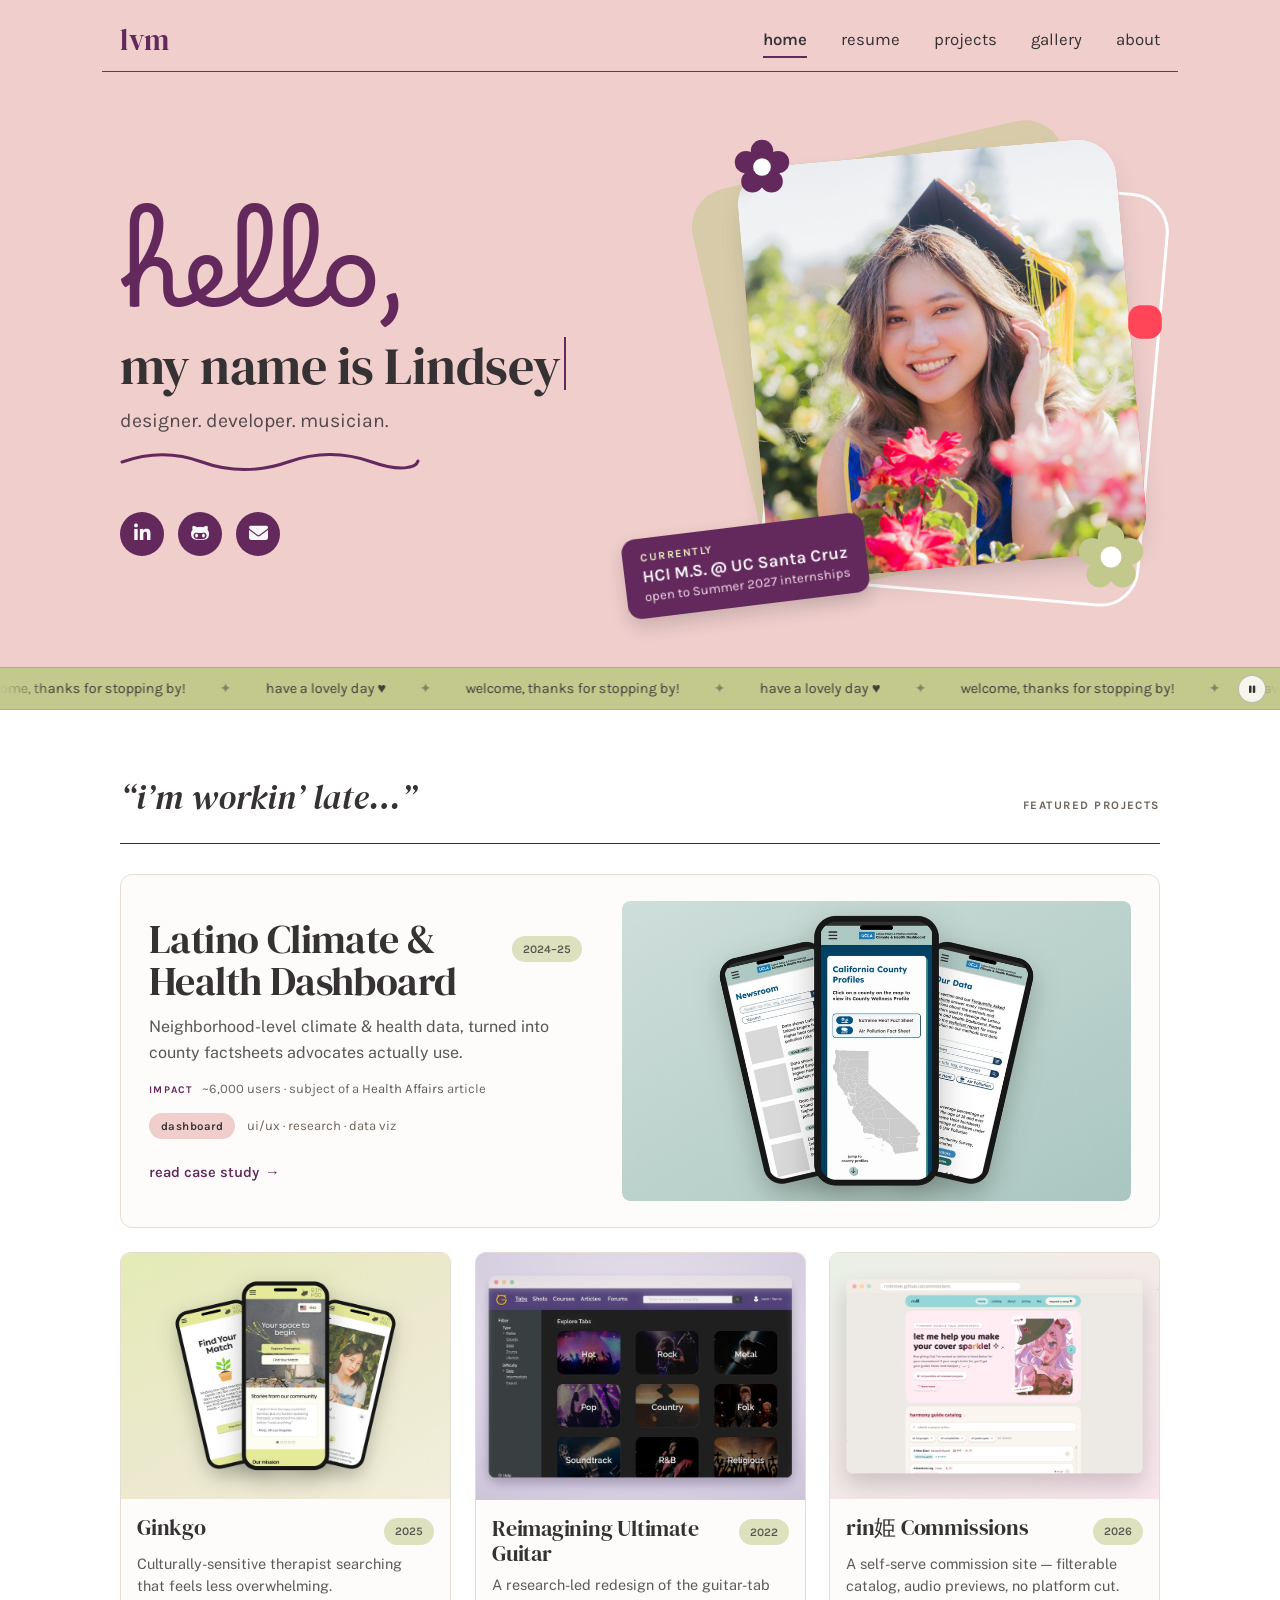
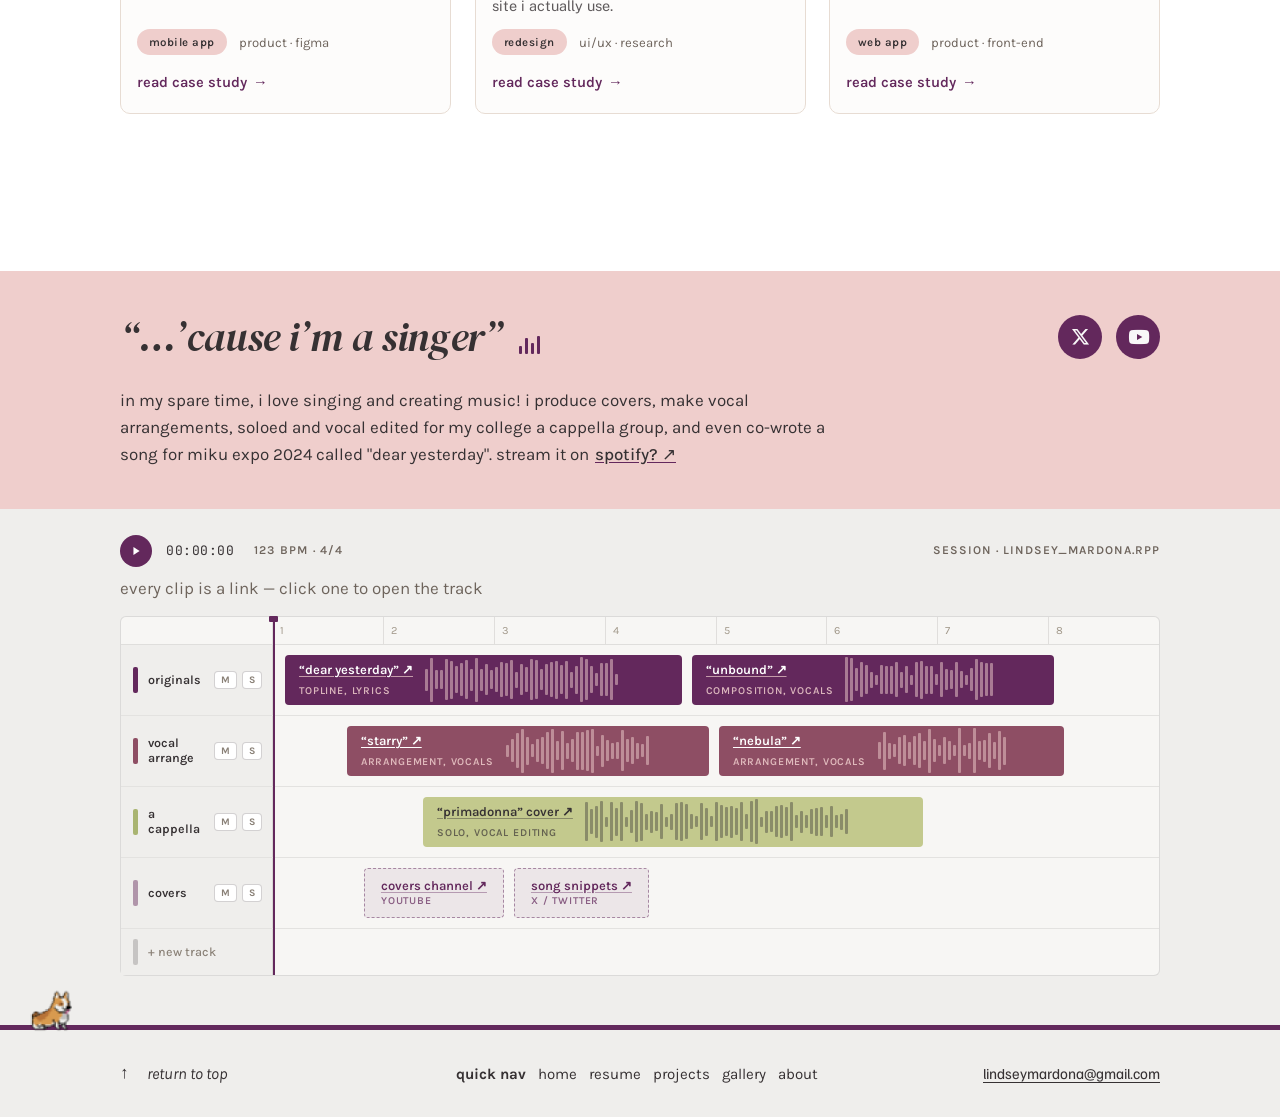
==== index.html @ 040c7b38 "Pre-send fixes: participant privacy, resume accuracy, project order - Ultimate Guitar: remove the fi" ====
<!DOCTYPE html>
<html lang="en">
<head>
  <meta charset="UTF-8" />
  <meta name="viewport" content="width=device-width, initial-scale=1.0" />
  <title>Lindsey Mardona — developer. designer. musician.</title>
  <meta name="description" content="hi, i'm Lindsey — developer, designer, and musician. UX/UI designer and HCI MS student at UC Santa Cruz, building thoughtful, human-centered technology." />
  <meta name="author" content="Lindsey Mardona" />
  <link rel="canonical" href="https://lindseymardona.com/" />
  <link rel="icon" href="favicon.svg" type="image/svg+xml" />

  <meta property="og:type" content="website" />
  <meta property="og:title" content="Lindsey Mardona — developer. designer. musician." />
  <meta property="og:description" content="designer/developer by day, musician by night." />
  <meta property="og:url" content="https://lindseymardona.com/" />
  <meta name="twitter:card" content="summary" />

  <link rel="preconnect" href="https://fonts.googleapis.com" />
  <link rel="preconnect" href="https://fonts.gstatic.com" crossorigin />
  <link href="https://fonts.googleapis.com/css2?family=Borel&family=Inter:ital,wght@0,300;0,400;0,500;0,600;0,700;1,400;1,500;1,600&display=swap" rel="stylesheet" />
  <link rel="stylesheet" href="https://cdnjs.cloudflare.com/ajax/libs/font-awesome/6.5.1/css/all.min.css" />
  <script>document.documentElement.classList.add('js');</script>
  <link rel="stylesheet" href="styles.css" />
</head>
<body id="top">
  <a class="skip-link" href="#main">skip to content</a>

  <!-- NAV -->
  <nav class="nav" aria-label="Primary">
    <div class="wrap">
      <div class="nav-inner">
        <a href="index.html" aria-current="page">home</a>
        <a href="resume.html">resume</a>
        <a href="projects.html">projects</a>
        <a href="gallery.html">gallery</a>
        <a href="about.html">about</a>
      </div>
    </div>
    <div class="nav-rule" role="presentation"></div>
  </nav>

  <main id="main">
    <!-- HERO -->
    <section class="hero">
      <div class="wrap hero-grid">
        <div class="hero-left">
          <div class="hl-top">
            <p class="hello">hello,</p>
            <h1 class="name">my name is <b>Lindsey</b></h1>
            <p class="roles">designer. developer. musician.</p>
            <svg class="squiggle" viewBox="0 0 300 22" fill="none" aria-hidden="true">
              <path d="M2 12 C 30 2, 55 2, 82 12 S 140 22, 168 12 S 224 2, 252 12 S 296 18, 298 11"
                    stroke="currentColor" stroke-width="3" stroke-linecap="round"/>
            </svg>
          </div>
          <div class="socials">
            <a href="https://www.linkedin.com/in/lindseymardona/" target="_blank" rel="noopener" aria-label="LinkedIn"><i class="fa-brands fa-linkedin-in"></i></a>
            <a href="https://github.com/lindseymardona" target="_blank" rel="noopener" aria-label="GitHub"><i class="fa-brands fa-github-alt"></i></a>
            <a href="mailto:lindseymardona@gmail.com" aria-label="Email"><i class="fa-solid fa-envelope"></i></a>
          </div>
        </div>

        <div class="portrait">
          <span class="frame-bg bg1" aria-hidden="true"></span>
          <span class="frame-bg bg2" aria-hidden="true"></span>
          <div class="frame">
            <img src="assets/lindsey-hero.jpg" width="880" height="960" alt="Portrait of Lindsey Mardona"
                 onerror="this.style.display='none';this.insertAdjacentHTML('afterend','<span class=&quot;initials&quot;>lm</span>');" />
          </div>
          <svg class="accent f1" viewBox="0 0 40 40" aria-hidden="true"><g fill="#63285C"><circle cx="20" cy="10" r="7"/><circle cx="30" cy="17" r="7"/><circle cx="26" cy="29" r="7"/><circle cx="14" cy="29" r="7"/><circle cx="10" cy="17" r="7"/></g><circle cx="20" cy="20" r="5.5" fill="#FFFFFF"/></svg>
          <svg class="accent f2" viewBox="0 0 40 40" aria-hidden="true"><g fill="#C3C98D"><circle cx="20" cy="10" r="7"/><circle cx="30" cy="17" r="7"/><circle cx="26" cy="29" r="7"/><circle cx="14" cy="29" r="7"/><circle cx="10" cy="17" r="7"/></g><circle cx="20" cy="20" r="5.5" fill="#FFFFFF"/></svg>
          <svg class="accent sq" viewBox="0 0 30 30" aria-hidden="true"><rect x="3" y="3" width="24" height="24" rx="9" fill="#FF4557"/></svg>
          <!-- status sticker: outer = position/tilt/float, inner = hover only -->
          <div class="status-sticker">
            <div class="ss-inner">
              <span class="ss-k">currently</span>
              <span class="ss-t">HCI M.S. @ UC Santa Cruz</span>
              <span class="ss-s">open to Summer 2027 internships</span>
            </div>
          </div>
        </div>
      </div>
    </section>

    <!-- SCROLLING WELCOME BAR -->
    <div class="hello-bar reveal">
      <div class="marquee">
        <div class="marquee-track">
          <!-- first copy is read by screen readers; the separators + repeats are decorative -->
          <span class="hm">welcome, thanks for stopping by!</span><span class="hm sep" aria-hidden="true">✦</span>
          <span class="hm">have a lovely day ♥</span><span class="hm sep" aria-hidden="true">✦</span>
          <span class="hm" aria-hidden="true">welcome, thanks for stopping by!</span><span class="hm sep" aria-hidden="true">✦</span>
          <span class="hm" aria-hidden="true">have a lovely day ♥</span><span class="hm sep" aria-hidden="true">✦</span>
          <span class="hm" aria-hidden="true">welcome, thanks for stopping by!</span><span class="hm sep" aria-hidden="true">✦</span>
          <span class="hm" aria-hidden="true">have a lovely day ♥</span><span class="hm sep" aria-hidden="true">✦</span>
          <span class="hm" aria-hidden="true">welcome, thanks for stopping by!</span><span class="hm sep" aria-hidden="true">✦</span>
          <span class="hm" aria-hidden="true">have a lovely day ♥</span><span class="hm sep" aria-hidden="true">✦</span>
          <span class="hm" aria-hidden="true">welcome, thanks for stopping by!</span><span class="hm sep" aria-hidden="true">✦</span>
          <span class="hm" aria-hidden="true">have a lovely day ♥</span><span class="hm sep" aria-hidden="true">✦</span>
          <span class="hm" aria-hidden="true">welcome, thanks for stopping by!</span><span class="hm sep" aria-hidden="true">✦</span>
          <span class="hm" aria-hidden="true">have a lovely day ♥</span><span class="hm sep" aria-hidden="true">✦</span>
        </div>
      </div>
      <button class="hb-toggle" type="button" aria-label="Pause banner"><i class="fa-solid fa-pause" aria-hidden="true"></i></button>
    </div>

    <!-- WORKIN' LATE -->
    <section class="late">
      <div class="wrap">
        <div class="work-head reveal">
          <span class="wh-title">“i’m workin’ late…”</span>
          <span class="wh-label">featured projects</span>
        </div>

        <a class="feat-card reveal" href="case-study-lppi.html?from=home">
          <div class="feat-text">
            <div class="feat-head"><h3 class="feat-title">Latino Climate &amp; Health Dashboard</h3><span class="fe-year">2024–25</span></div>
            <p class="feat-desc">Neighborhood-level climate &amp; health data, turned into county factsheets advocates actually use.</p>
            <p class="proj-metric"><span class="pm-label">impact</span><span class="pm-val">~6,000 users · subject of a <em>Health&nbsp;Affairs</em> article</span></p>
            <div class="type-tags"><span class="type-pill">dashboard</span><span class="tt-tags">ui/ux · research · data viz</span></div>
            <span class="proj-view" aria-hidden="true">read case study <span class="arw">→</span></span>
          </div>
          <div class="feat-thumb"><img src="assets/proj-lchd-feat.jpg" alt="Latino Climate & Health Dashboard — mobile mockups of the research, newsroom, and data pages" loading="lazy" /></div>
        </a>

        <div class="mini-grid" data-reveal-group>
          <a class="mini-card reveal" href="ginkgo.html?from=home">
            <div class="mini-thumb"><img src="assets/proj-gingko.jpg" alt="Ginkgo therapist-matching app screens" loading="lazy" /></div>
            <div class="mini-body">
              <div class="mini-head"><h3 class="mini-title">Ginkgo</h3><span class="fe-year">2025</span></div>
              <p class="mini-desc">Culturally-sensitive therapist searching that feels less overwhelming.</p>
              <div class="type-tags"><span class="type-pill">mobile app</span><span class="tt-tags">product · figma</span></div>
              <span class="proj-view" aria-hidden="true">read case study <span class="arw">→</span></span>
            </div>
          </a>

          <a class="mini-card reveal" href="ultimate-guitar.html?from=home">
            <div class="mini-thumb"><img src="assets/proj-ultimateguitar.jpg" alt="Reimagined Ultimate Guitar interface" loading="lazy" /></div>
            <div class="mini-body">
              <div class="mini-head"><h3 class="mini-title">Reimagining Ultimate Guitar</h3><span class="fe-year">2022</span></div>
              <p class="mini-desc">A research-led redesign of the guitar-tab site i actually use.</p>
              <div class="type-tags"><span class="type-pill">redesign</span><span class="tt-tags">ui/ux · research</span></div>
              <span class="proj-view" aria-hidden="true">read case study <span class="arw">→</span></span>
            </div>
          </a>

          <a class="mini-card reveal" href="commissions.html?from=home">
            <div class="mini-thumb"><img src="assets/proj-commissions.jpg" alt="rin姫 commission site — harmony guide catalog with search and filters" loading="lazy" /></div>
            <div class="mini-body">
              <div class="mini-head"><h3 class="mini-title">rin姫 Commissions</h3><span class="fe-year">2026</span></div>
              <p class="mini-desc">A self-serve commission site — filterable catalog, audio previews, no platform cut.</p>
              <div class="type-tags"><span class="type-pill">web app</span><span class="tt-tags">product · front-end</span></div>
              <span class="proj-view" aria-hidden="true">read case study <span class="arw">→</span></span>
            </div>
          </a>
        </div>

        <div class="work-more reveal">
          <a class="pill ghost" href="projects.html">see all projects →</a>
        </div>
      </div>
    </section>

    <!-- SINGER -->
    <section class="singer">
      <div class="wrap">
        <div class="singer-head reveal">
          <p class="section-quote">“…’cause i’m a singer” <span class="eq" aria-hidden="true"><i></i><i></i><i></i><i></i></span></p>
          <div class="socials">
            <a href="https://x.com/rinhimeee" target="_blank" rel="noopener" aria-label="X (Twitter)"><i class="fa-brands fa-x-twitter"></i></a>
            <a href="https://www.youtube.com/@rinhimee" target="_blank" rel="noopener" aria-label="YouTube"><i class="fa-brands fa-youtube"></i></a>
          </div>
        </div>
        <p class="reveal">in my spare time, i love singing and creating music! i produce covers, make vocal arrangements, soloed and vocal edited for my college a cappella group, and even co-wrote a song for miku expo 2024 called "dear yesterday". stream it on <a href="https://open.spotify.com/track/1LpMVEDiukCq24E2gbhOAH?si=616259e76b9b4094" target="_blank" rel="noopener">spotify? <span class="ext" aria-hidden="true">↗</span></a></p>
      </div>

      <div class="daw reveal" aria-label="Lindsey's music as a session timeline">
        <div class="wrap">
          <div class="daw-bar">
            <div class="daw-transport">
              <button class="daw-play" type="button" aria-pressed="true" aria-label="Pause / play (just for fun)">
                <svg class="ic ic-pause" viewBox="0 0 14 14" aria-hidden="true"><rect x="3.4" y="2.4" width="2.7" height="9.2" rx="1"/><rect x="7.9" y="2.4" width="2.7" height="9.2" rx="1"/></svg>
                <svg class="ic ic-play" viewBox="0 0 14 14" aria-hidden="true"><path d="M4 2.4 L11.2 7 L4 11.6 Z"/></svg>
              </button>
              <span class="daw-time">00:00:00</span>
              <span class="daw-meta">123 bpm · 4/4</span>
            </div>
            <span class="daw-session">session · lindsey_mardona.rpp</span>
          </div>
          <p class="daw-note"><span class="dn-wide">every clip is a link — click one to open the track</span><span class="dn-mobile">tap a clip — each one opens the track ↗</span></p>
          <div class="daw-timeline">
            <div class="daw-ruler">
              <span class="rl-head"></span>
              <span class="rl-bars"><i>1</i><i>2</i><i>3</i><i>4</i><i>5</i><i>6</i><i>7</i><i>8</i></span>
            </div>

            <div class="daw-track" data-track="originals">
              <div class="daw-thead">
                <span class="sw" style="background:#63285C"></span>
                <span class="tname">originals</span>
                <span class="ms-group"><button class="ms m" type="button" aria-pressed="false" title="Mute this track">M</button><button class="ms s" type="button" aria-pressed="false" title="Solo this track">S</button></span>
              </div>
              <div class="daw-lane" style="gap:10px;">
                <a class="daw-clip c-plum" style="flex:0 0 46%;" href="https://open.spotify.com/track/1LpMVEDiukCq24E2gbhOAH?si=616259e76b9b4094" target="_blank" rel="noopener">
                  <span class="clip-info"><span class="clip-name">“dear yesterday” ↗</span><span class="clip-sub">topline, lyrics</span></span>
                  <span class="wave" data-wave aria-hidden="true"></span>
                </a>
                <a class="daw-clip c-plum" style="flex:0 0 42%;" href="https://open.spotify.com/track/11WUZEdoUez1Ny39iE8vn3?si=3c423520be9e4276" target="_blank" rel="noopener">
                  <span class="clip-info"><span class="clip-name">“unbound” ↗</span><span class="clip-sub">composition, vocals</span></span>
                  <span class="wave" data-wave aria-hidden="true"></span>
                </a>
              </div>
            </div>

            <div class="daw-track" data-track="vocal arrange">
              <div class="daw-thead">
                <span class="sw" style="background:#8E4E64"></span>
                <span class="tname">vocal arrange</span>
                <span class="ms-group"><button class="ms m" type="button" aria-pressed="false" title="Mute this track">M</button><button class="ms s" type="button" aria-pressed="false" title="Solo this track">S</button></span>
              </div>
              <div class="daw-lane" style="gap:10px;">
                <span class="lane-gap" style="flex:0 0 6%;"></span>
                <a class="daw-clip c-rose" style="flex:0 0 42%;" href="https://open.spotify.com/track/3lziWNfHPIDzVOsBxkPnAX?si=dc7fd8affccd47b0" target="_blank" rel="noopener">
                  <span class="clip-info"><span class="clip-name">“starry” ↗</span><span class="clip-sub">arrangement, vocals</span></span>
                  <span class="wave" data-wave aria-hidden="true"></span>
                </a>
                <a class="daw-clip c-rose" style="flex:0 0 40%;" href="https://open.spotify.com/track/7zUk8r6Uvdv91WI6SVwpmI?si=e2c5237e42ea4413" target="_blank" rel="noopener">
                  <span class="clip-info"><span class="clip-name">“nebula” ↗</span><span class="clip-sub">arrangement, vocals</span></span>
                  <span class="wave" data-wave aria-hidden="true"></span>
                </a>
              </div>
            </div>

            <div class="daw-track" data-track="a cappella">
              <div class="daw-thead">
                <span class="sw" style="background:#A9B471"></span>
                <span class="tname">a cappella</span>
                <span class="ms-group"><button class="ms m" type="button" aria-pressed="false" title="Mute this track">M</button><button class="ms s" type="button" aria-pressed="false" title="Solo this track">S</button></span>
              </div>
              <div class="daw-lane">
                <span class="lane-gap" style="flex:0 0 16%;"></span>
                <a class="daw-clip c-olive" style="flex:0 0 58%;" href="https://open.spotify.com/track/5AiBdfAXOpmw18xDLG26im?si=5cf225d6b27c46e9" target="_blank" rel="noopener">
                  <span class="clip-info"><span class="clip-name">“primadonna” cover ↗</span><span class="clip-sub">solo, vocal editing</span></span>
                  <span class="wave" data-wave aria-hidden="true"></span>
                </a>
              </div>
            </div>

            <div class="daw-track" data-track="covers">
              <div class="daw-thead">
                <span class="sw" style="background:rgba(99,40,92,.45)"></span>
                <span class="tname">covers</span>
                <span class="ms-group"><button class="ms m" type="button" aria-pressed="false" title="Mute this track">M</button><button class="ms s" type="button" aria-pressed="false" title="Solo this track">S</button></span>
              </div>
              <div class="daw-lane" style="gap:10px;">
                <span class="lane-gap" style="flex:0 0 8%;"></span>
                <a class="daw-file" href="https://www.youtube.com/@rinhimee" target="_blank" rel="noopener">
                  <span class="clip-name">covers channel ↗</span><span class="clip-sub">youtube</span>
                </a>
                <a class="daw-file" href="https://x.com/rinhimeee" target="_blank" rel="noopener">
                  <span class="clip-name">song snippets ↗</span><span class="clip-sub">x / twitter</span>
                </a>
              </div>
            </div>

            <div class="daw-track newtrack">
              <div class="daw-thead" role="button" tabindex="0" aria-label="Add a “new collab” track — then draw clips on it">
                <span class="sw dim"></span><span class="tname dim">+ new track</span>
              </div>
              <div class="daw-lane"></div>
            </div>

            <span class="daw-scan" aria-hidden="true"><span class="daw-playhead"></span></span>
          </div>
        </div>
      </div>
    </section>
  </main>

  <!-- FOOTER -->
  <footer>
    <div class="wrap foot">
      <a class="to-top" href="#top">
        <span class="circle" aria-hidden="true">
          <svg width="16" height="16" viewBox="0 0 24 24" fill="none" stroke="currentColor" stroke-width="2.2" stroke-linecap="round" stroke-linejoin="round"><path d="M12 19V5"/><path d="m5 12 7-7 7 7"/></svg>
        </span>
        return to top
      </a>
      <div class="quick">
        <span class="label">quick nav |</span>
        <a href="index.html">home</a>
        <a href="resume.html">resume</a>
        <a href="projects.html">projects</a>
        <a href="gallery.html">gallery</a>
        <a href="about.html">about</a>
      </div>
      <div class="foot-email">
        <a href="mailto:lindseymardona@gmail.com">lindseymardona@gmail.com</a>
      </div>
    </div>
  </footer>

  <script src="script.js" defer></script>
</body>
</html>
---- styles.css ----
/* ============================================================
   Lindsey Mardona — portfolio shared styles
   Fonts: Borel (script accents) + Inter (everything else)
   Text: #363133
   ============================================================ */

:root {
  --blush: #EFCECC;
  --blush-deep: #E7BEBB;
  --olive: #C3C98D;
  --olive-deep: #A9B471;
  --ink: #363133;              /* all text */
  --accent: #7A3F45;           /* dark rose — small accent text (WCAG-safe on pink) */
  --accent-script: #99585E;    /* rose — large cursive heading accents */
  --card: #FDFCFB;             /* card backgrounds (light, warm near-white) */
  --btn-text: #F8F8F8;         /* text/symbols on dark buttons */
  --paper: #FFFFFF;
  --gray: #EFEEEC;
  --coral: #FF4557;            /* hot-pink pop: card buttons, flowers, footer rule */
  --coral-soft: #FF6B79;
  --chip-bg: #EFCECC;          /* soft pink chips */
  --line: rgba(54, 49, 51, 0.85);
  --hair: rgba(54, 49, 51, 0.16);
  --shadow: 0 14px 34px -18px rgba(54, 49, 51, 0.45);
  --shadow-lg: 0 24px 46px -20px rgba(54, 49, 51, 0.5);
  --maxw: 1120px;
  --sans: 'Inter', -apple-system, BlinkMacSystemFont, 'Segoe UI', sans-serif;
  --script: 'Borel', cursive;
}

* { box-sizing: border-box; }
html { scroll-behavior: smooth; }
body { margin: 0; font-family: var(--sans); color: var(--ink); background: var(--blush); line-height: 1.6; -webkit-font-smoothing: antialiased; text-rendering: optimizeLegibility; }
a { color: inherit; }
img { max-width: 100%; display: block; }
h1, h2, h3, h4 { color: var(--ink); }

.skip-link { position: absolute; left: -999px; top: 0; background: var(--ink); color: #fff; padding: 10px 16px; z-index: 300; border-radius: 0 0 8px 0; }
.skip-link:focus { left: 0; }
.wrap { width: 100%; max-width: var(--maxw); margin: 0 auto; padding: 0 40px; }
.sr-only { position: absolute; width: 1px; height: 1px; overflow: hidden; clip: rect(0 0 0 0); white-space: nowrap; }

/* ---------------- NAV ---------------- */
.nav { background: var(--blush); padding-top: 26px; }
.nav .wrap { position: relative; }
.nav-inner { display: flex; justify-content: flex-end; align-items: center; gap: 34px; padding-bottom: 16px; }
.nav-rule { height: 0; border-bottom: 1.5px solid var(--line); margin: 0 8%; }
.nav-inner a { text-decoration: none; font-weight: 400; font-size: 1.05rem; color: var(--ink); position: relative; }
.nav-inner a[aria-current="page"] { font-weight: 600; }
.nav-inner a::after { content: ""; position: absolute; left: 0; bottom: -4px; width: 0; height: 2px; background: var(--ink); transition: width .25s ease; }
.nav-inner a:hover::after, .nav-inner a:focus-visible::after { width: 100%; }

/* ---------------- SHARED PIECES ---------------- */
.socials { display: flex; gap: 14px; }
.socials a { width: 44px; height: 44px; border-radius: 50%; background: var(--ink); color: var(--btn-text); display: inline-flex; align-items: center; justify-content: center; transition: transform .15s ease, background .2s ease; text-decoration: none; }
.socials a:hover, .socials a:focus-visible { transform: translateY(-3px); background: #201d1e; }
.socials svg { width: 20px; height: 20px; }
.socials i { font-size: 19px; line-height: 1; color: var(--btn-text); }

.chip-row { display: flex; flex-wrap: wrap; gap: 8px; }
.chip { font-size: 0.78rem; font-weight: 500; padding: 5px 12px; border-radius: 999px; background: var(--chip-bg); color: var(--ink); white-space: nowrap; }

/* buttons with a left-to-right colour sweep on hover */
.pill {
  display: inline-flex; align-items: center; gap: 8px; text-decoration: none;
  color: var(--btn-text); font-weight: 500; font-size: 1rem; padding: 12px 26px; border-radius: 999px;
  background: linear-gradient(90deg, var(--accent-script) 50%, var(--ink) 50%);
  background-size: 200% 100%; background-position: 100% 0;
  transition: background-position .45s ease, transform .15s ease;
}
.pill:hover, .pill:focus-visible { background-position: 0 0; transform: translateY(-2px); }
.pill.ghost {
  color: var(--ink); border: 1.5px solid var(--line);
  background: linear-gradient(90deg, rgba(153,88,94,0.16) 50%, transparent 50%);
  background-size: 200% 100%; background-position: 100% 0;
}
.pill.ghost:hover, .pill.ghost:focus-visible { background-position: 0 0; transform: translateY(-2px); }

/* cursive accent inside headings — rose, set apart from Inter */
.script-accent { font-family: var(--script); color: var(--accent-script); font-size: 1.15em; line-height: 1; padding: 0 0.06em; }

/* ============================================================ HOME HERO ============================================================ */
/* Everything for the home-page hero (index.html <section class="hero">) lives here,
   in cascade order: base → desktop (≥921px) → stacked (≤920px) → reduced motion.
   Add hero changes HERE rather than appending overrides further down: unconditional
   rules placed after a media query silently beat it (that's how the stacked layout
   broke once before).
   Shared hooks this section relies on but doesn't own: "hello," gets .float-el /
   .float-go from script.js (header-entrance system, ROUND 65/70), the ROUND 83
   GPU-layer list, and the accFloat / accSpin keyframes (ROUND 68) that script.js
   puts inline on the accents. */

.hero { background: var(--blush); padding: 100px 0 80px; }   /* bottom: the sticker hangs below the portrait */
.hero-grid { display: grid; grid-template-columns: 1.12fr 0.88fr; gap: 48px; align-items: center; }

/* ---- left column: hello / name / roles / squiggle grouped in .hl-top, socials below ---- */
.hero-left { display: flex; flex-direction: column; justify-content: flex-start; }
.hl-top { display: flex; flex-direction: column; }

/* Borel's deep descent is why line-height is 1 and the bottom margin goes negative —
   it pulls the name up under the glyph instead of under the font box */
.hero-left .hello { font-family: var(--script); color: var(--plum); font-size: clamp(4.4rem, 9.5vw, 6.5rem); line-height: 1; margin: .5em 0 -0.21em; }

/* the name is the page's <h1>: restate everything a UA stylesheet would set on h1 */
.hero-left .name { font-family: var(--serif); font-weight: 400; font-size: clamp(2.3rem, 5vw, 3.25rem); line-height: 1.08; letter-spacing: -0.01em; margin: 0; }
.hero-left .name b { font-weight: 400; }
.hero-left .roles { font-family: var(--ui); font-size: clamp(1.05rem, 2vw, 1.22rem); font-weight: 400; color: rgba(54,49,51,.85); white-space: normal; margin: .55em 0 0; }

.hero .squiggle { max-width: 300px; margin: 14px 0 16px; color: var(--plum); }
.hero .squiggle path { stroke-dasharray: 340; stroke-dashoffset: 0; animation: draw 1.1s ease .5s both; }
.hero .socials { margin-top: 24px; animation: fadeUp .65s ease .78s both; }

/* ---- entrances: the name types itself out with a caret (script.js adds .name-anim);
   the roles arrive word by word, each word a .rw span (.rw-go on the line starts them,
   .rw-done frees each one for its hover) — tinted plum, settling to the usual gray ---- */
.js .name-anim { opacity: 0; }   /* hidden until it starts typing (no flash of the full text) */
.type-caret { display: inline-block; width: 2px; height: 1.02em; background: var(--plum); margin-left: 3px; vertical-align: -0.12em; animation: caretBlink 1.05s steps(1) infinite; }
@keyframes caretBlink { 0%, 50% { opacity: 1; } 50.01%, 100% { opacity: 0; } }

.js .roles .rw { display: inline-block; opacity: 0; }
.roles.rw-go .rw { animation: rolePush .55s cubic-bezier(.2,.7,.3,1) both; }
@keyframes rolePush {
  0%   { opacity: 0; transform: translateY(10px); color: var(--plum); }
  55%  { color: var(--plum); }
  100% { opacity: 1; transform: translateY(0); color: rgba(54,49,51,.85); }
}
.rw-done { opacity: 1 !important; animation: none !important; }
.roles .rw { transition: transform .2s ease, color .2s ease, text-shadow .2s ease; cursor: default; }
.roles .rw:hover { transform: translateY(-3px); color: var(--plum); text-shadow: 0 1px 16px rgba(99,40,92,.28); }

/* ---- portrait: a tilted 11:12 photo card, two framing squares with the same ratio
   tucked behind it, two flowers + a dot, and the status sticker. --pf is the photo
   width; everything around it is sized off it ---- */
.portrait { position: relative; justify-self: end; transform: translateY(-20px); margin-right: 28px; --pf: clamp(280px, 31vw, 380px); }  /* margin: inset so the outline square + dot don't kiss the page edge */
.hero .portrait { animation: fadeIn .8s ease .35s both; }

.portrait .frame {
  position: relative; z-index: 2; width: var(--pf); aspect-ratio: 11 / 12; border-radius: 39px; overflow: hidden;
  box-shadow: var(--shadow); transform: rotate(-5deg); transition: transform .5s cubic-bezier(.34,1.56,.64,1);
  background: linear-gradient(135deg, var(--olive), var(--coral-soft)); display: flex; align-items: center; justify-content: center;
}
.portrait:hover .frame { transform: rotate(-1.5deg); }
.portrait img { width: 100%; height: 100%; object-fit: cover; }
.portrait .initials { font-family: var(--script); font-size: 3rem; color: #fff; }   /* fallback if the photo fails to load */

/* framing squares: sage fill + white outline, both spread further on hover */
.portrait .frame-bg { position: absolute; top: 0; left: 0; z-index: 1; width: var(--pf); aspect-ratio: 11 / 12; border-radius: 39px; transition: transform .5s cubic-bezier(.34,1.56,.64,1); }
.portrait .frame-bg.bg1 { background: rgba(195,201,141,0.55); transform: rotate(-13deg) translate(-25px,-8px); }
.portrait .frame-bg.bg2 { border: 3.5px solid #fff; transform: rotate(5deg) translate(25px,25px); }
.portrait:hover .frame-bg.bg1 { transform: rotate(-19deg) translate(-36px,-17px); }
.portrait:hover .frame-bg.bg2 { transform: rotate(10deg) translate(36px,34px); }

/* flowers + dot: script.js adds the accFloat / accSpin drift inline (translate + rotate),
   so the hover can own `transform` without the two fighting */
.portrait .accent { position: absolute; z-index: 3; transition: transform .45s cubic-bezier(.34,1.56,.64,1); pointer-events: none; }
.portrait .accent.f1 { top: -17px; left: -22px; width: 64px; }
.portrait .accent.f2 { bottom: -28px; right: -17px; width: 76px; }
.portrait .accent.sq { top: 36%; right: -34px; width: 42px; }
.portrait:hover .accent.f1 { transform: rotate(-24deg) scale(1.12); }
.portrait:hover .accent.f2 { transform: rotate(22deg) scale(1.12); }
.portrait:hover .accent.sq { transform: rotate(18deg) scale(1.12); }

/* status sticker: lives inside .portrait so it fades in with the photo and drifts on the
   same accFloat keyframes as the flowers (offset in time so it reads as a separate layer).
   The float uses `translate` and the tilt uses `transform`, so the two never fight; the
   hover lives on the inner card. These base sizes are what the stacked layout uses; the
   desktop block below shrinks the card and hangs it off the photo's left edge */
.portrait .status-sticker { position: absolute; left: -84px; bottom: -24px; z-index: 4; transform: rotate(-7deg); animation: accFloat 6.4s ease-in-out -2.6s infinite; }
.portrait .ss-inner { display: flex; flex-direction: column; gap: 3px; background: var(--plum); color: #fff; border-radius: 18px; padding: 18px 24px; box-shadow: 0 8px 18px rgba(54,49,51,.2); font-family: var(--ui); white-space: nowrap; transition: transform .45s cubic-bezier(.34,1.56,.64,1); }
.portrait:hover .ss-inner { transform: rotate(-2deg) scale(1.04); }   /* hovers with the frames + flowers, not on its own */
.portrait .ss-k { font-size: 13px; font-weight: 700; letter-spacing: .14em; text-transform: uppercase; color: #e6eabf; line-height: 1.2; }
.portrait .ss-t { font-size: 21px; font-weight: 600; line-height: 1.2; }
.portrait .ss-s { font-size: 15px; color: #f3dfe9; line-height: 1.3; }

/* ---- desktop: a smaller sticker pushed out so only ~1/3 of it overlaps the photo; the
   clamp pulls it back in on narrower desktops so it stays clear of the name ---- */
@media (min-width: 921px) {
  .portrait .status-sticker { left: clamp(-150px, -10vw, -96px); bottom: -40px; }
  .portrait .ss-inner { padding: 13px 18px; border-radius: 14px; gap: 2px; }
  .portrait .ss-k { font-size: 11px; }
  .portrait .ss-t { font-size: 17px; }
  .portrait .ss-s { font-size: 13px; }
}

/* ---- stacked (phones/tablets): one column capped at 600px so it centres on the page
   (.wrap already has margin: 0 auto; phones are narrower than the cap). Photo first,
   then the sticker, then the text, all on one centre line ---- */
@media (max-width: 920px) {
  .hero { padding-top: 60px; }
  .hero-grid { grid-template-columns: 1fr; gap: 32px; align-items: start; max-width: 600px; }
  .hero-left { justify-self: center; }
  .portrait { order: -1; justify-self: center; transform: none; margin: 0 auto 4px; --pf: clamp(230px, 66vw, 328px); }  /* 66vw keeps the sage card + dot on-screen at 390px */
  /* the sticker makes .portrait taller than the photo, so pin the bottom flower and the
     side dot to the FRAME's height (--pf × 12/11) instead of the box */
  .portrait .accent.f2 { bottom: auto; top: calc(var(--pf) * 12 / 11 - 48px); }
  .portrait .accent.sq { top: calc(var(--pf) * 12 / 11 * .36); }
  /* sticker: in flow below the photo. relative (not static) so z-index lifts it above the
     white outline, centred via left + translateX (the float owns `translate`), and dropped
     far enough to clear the outline's rotated bottom edge */
  .portrait .status-sticker { position: relative; left: 50%; bottom: auto; width: max-content; margin: 64px 0 0; transform: translateX(-50%) rotate(-4deg); }
  .portrait .ss-inner { padding: 16px 20px; }
  .portrait .ss-t { font-size: 19px; }
  .portrait .ss-s { font-size: 14px; }
}

/* ---- reduced motion (the global `*` rule in RESPONSIVE already drops animations and
   transitions; these cover what needs more than that) ---- */
@media (prefers-reduced-motion: reduce) {
  .hero .squiggle path { stroke-dashoffset: 0 !important; }
  .roles .rw, .name-anim { opacity: 1 !important; animation: none !important; }
  .type-caret { display: none; }
  .portrait .status-sticker { animation: none !important; }
  .portrait .ss-inner { transition: none; }
  .portrait:hover .ss-inner { transform: none; }
}

/* legacy welcome column (not in the current home markup) */
.hero .welcome { animation: fadeIn .8s ease both; animation-delay: .5s; }
.welcome { border-left: 1.5px solid var(--line); padding-left: 44px; font-size: 1.03rem; }
.welcome p { margin: 0 0 18px; }
.welcome-btns { display: flex; flex-direction: column; align-items: flex-start; gap: 12px; margin: 4px 0 18px; }
.welcome .lovely { margin-top: 18px; }

/* ---------------- WORKIN' LATE (olive) ---------------- */
.late { background: var(--olive); padding: 60px 0 72px; }
.section-quote { font-style: italic; font-weight: 600; font-size: clamp(1.6rem, 4vw, 2.5rem); margin: 0 0 24px; letter-spacing: -0.01em; }
.late-top { display: grid; grid-template-columns: 1fr 1fr; gap: 48px; align-items: start; margin-bottom: 50px; }
.pill-row { display: flex; flex-wrap: wrap; gap: 18px; }
.currently { border-left: 1.5px solid var(--line); padding-left: 44px; }
.currently h2 { font-size: 1.1rem; font-weight: 600; margin: 0 0 10px; }
.currently ul { margin: 0; padding-left: 20px; }
.currently li { margin-bottom: 8px; font-size: 1.0rem; }

/* project grid + cards */
.projects { display: grid; grid-template-columns: 1fr 1fr; gap: 30px; }
.proj { display: flex; flex-direction: column; text-decoration: none; color: inherit; background: var(--card); border-radius: 10px; padding: 12px 12px 16px; box-shadow: var(--shadow); transition: transform .22s ease, box-shadow .22s ease; }
.proj:hover, .proj:focus-visible { transform: translateY(-5px); box-shadow: var(--shadow-lg); }
.proj-thumb { aspect-ratio: 16 / 10; border-radius: 6px; overflow: hidden; position: relative; }
.proj-thumb .ph { position: absolute; inset: 0; display: flex; flex-direction: column; align-items: center; justify-content: center; text-align: center; color: #fff; padding: 20px; background: radial-gradient(120% 120% at 50% 0%, #3a3f63 0%, #23253f 72%); transition: transform .35s ease; }
.proj-thumb img { position: absolute; inset: 0; width: 100%; height: 100%; object-fit: cover; transition: transform .35s ease; }
.proj:hover .proj-thumb .ph, .proj:hover .proj-thumb img { transform: scale(1.06); }
.proj-thumb .plabel { font-weight: 600; font-size: 1.02rem; }
.proj-thumb .psub { font-size: .78rem; opacity: .82; margin-top: 4px; }
.proj-body { padding: 14px 6px 2px; }
.proj-body h3 { margin: 0 0 5px; font-size: 1.12rem; font-weight: 600; }
.proj-body .desc { margin: 0 0 14px; font-size: .93rem; color: rgba(54,49,51,0.82); }
.proj-foot { display: flex; justify-content: space-between; align-items: flex-end; gap: 12px; }
.card-go { flex: 0 0 auto; width: 38px; height: 38px; border-radius: 11px; background: var(--coral); color: var(--ink); display: inline-flex; align-items: center; justify-content: center; font-size: 1.15rem; font-weight: 700; box-shadow: var(--shadow); transition: transform .2s ease, background .2s ease; }
.proj:hover .card-go { transform: translateX(3px); background: #e6394b; }

/* ---------------- SINGER (blush) ---------------- */
.singer { background: var(--blush); padding: 62px 0; }
.singer-head { display: flex; align-items: center; gap: 22px; flex-wrap: wrap; margin-bottom: 18px; }
.singer-head .section-quote { margin: 0; }
.singer-head .socials { margin: 0; }
.singer p { font-size: 1.06rem; max-width: 640px; margin: 0; }
.singer p a { text-decoration: underline; text-underline-offset: 3px; font-weight: 500; }
.singer p a:hover { color: var(--accent); }

/* ---------------- FOOTER ---------------- */
footer { background: var(--gray); border-top: 5px solid var(--coral); padding: 26px 0 30px; }
.foot { display: grid; grid-template-columns: 1fr auto 1fr; align-items: center; gap: 20px; }
.to-top { display: inline-flex; align-items: center; gap: 15px; text-decoration: none; color: var(--ink); font-style: italic; }
.to-top .circle { width: 34px; height: 34px; border-radius: 50%; border: 1.5px solid var(--ink); display: inline-flex; align-items: center; justify-content: center; }
.to-top:hover .circle { background: var(--ink); color: var(--gray); }
.quick { text-align: center; font-size: .94rem; }
.quick .label { font-weight: 600; margin-right: 6px; }
.quick a { text-decoration: none; margin: 0 6px; }
.quick a:hover { text-decoration: underline; }
.foot-email { text-align: right; }
.foot-email a { text-decoration: underline; text-underline-offset: 3px; color: var(--ink); font-size: .93rem; }

/* ============================================================ INTERIOR PAGES ============================================================ */
.page-hero { background: var(--blush); padding: 44px 0 54px; }
.page-hero .eyebrow { font-size: .82rem; font-weight: 700; letter-spacing: .1em; text-transform: uppercase; color: var(--accent); margin: 0 0 10px; }
.page-hero h1 { font-size: clamp(2.2rem, 6vw, 3.4rem); margin: 0 0 12px; letter-spacing: -0.02em; }
.page-hero .lead { font-size: 1.1rem; max-width: 640px; margin: 0; color: rgba(54,49,51,0.88); }
.section { padding: 56px 0; }
.section.paper { background: var(--paper); }
.section.olive { background: var(--olive); }
.section.gray { background: var(--gray); }
.cols { display: grid; grid-template-columns: 1fr 1fr; gap: 40px; }

/* ---- RESUME ---- */
.resume { background: var(--paper); }
.resume-wrap { max-width: 900px; }
.res-block { margin-bottom: 44px; }
.res-block > h2 { font-size: 1.4rem; margin: 0 0 6px; letter-spacing: -0.01em; display: inline-block; padding-bottom: 6px; border-bottom: 3px solid var(--accent); }
.res-item { margin: 22px 0; }
.res-head { display: grid; grid-template-columns: 1fr auto; gap: 6px 28px; align-items: baseline; }
.res-head .role { font-weight: 700; font-size: 1.06rem; }
.res-head .org { font-weight: 600; }
.res-head .meta { font-size: .9rem; color: rgba(54,49,51,0.7); text-align: right; white-space: nowrap; }
.res-head .meta .loc { margin-left: 16px; }
.res-item ul { margin: 8px 0 0; padding-left: 20px; }
.res-item li { margin-bottom: 5px; font-size: .97rem; }
.res-sub { font-size: .95rem; color: rgba(54,49,51,0.82); margin: 2px 0 0; }
.edu-item { margin: 16px 0; }
.edu-item .deg { font-weight: 600; }
.skills-groups { display: grid; grid-template-columns: 1fr 1fr; gap: 22px; }
.skills-groups h3 { font-size: .82rem; text-transform: uppercase; letter-spacing: .08em; color: var(--accent); margin: 0 0 10px; }
.resume-actions { display: flex; gap: 14px; flex-wrap: wrap; margin-top: 8px; }

/* ---- CASE STUDY ---- */
.cs-hero { background: var(--blush); padding: 48px 0 40px; }
.cs-hero h1 { font-size: clamp(2.1rem, 5.5vw, 3.2rem); margin: 6px 0 14px; letter-spacing: -0.02em; }
.cs-hero .cs-tagline { font-size: 1.12rem; max-width: 720px; margin: 0 0 22px; color: rgba(54,49,51,0.9); }
.cs-meta { display: grid; grid-template-columns: repeat(auto-fit, minmax(150px, 1fr)); gap: 18px 26px; border-top: 1.5px solid var(--hair); padding-top: 22px; max-width: 820px; }
.cs-meta .k { font-size: .72rem; text-transform: uppercase; letter-spacing: .08em; color: var(--accent); font-weight: 700; margin-bottom: 3px; }
.cs-meta .v { font-size: .95rem; }
.cs-body { background: var(--paper); padding: 56px 0; }
.cs-body .wrap { max-width: 760px; }
.cs-body h2 { font-size: 1.55rem; margin: 40px 0 12px; letter-spacing: -0.01em; }
.cs-body h2:first-child { margin-top: 0; }
.cs-body h3 { font-size: 1.12rem; margin: 26px 0 8px; }
.cs-body p { font-size: 1.04rem; margin: 0 0 18px; color: rgba(54,49,51,0.92); }
.cs-body ul { margin: 0 0 18px; padding-left: 22px; }
.cs-body li { margin-bottom: 8px; font-size: 1.02rem; }
.cs-stats { display: grid; grid-template-columns: repeat(auto-fit, minmax(150px, 1fr)); gap: 20px; margin: 28px 0; }
.cs-stat { background: var(--blush); border-radius: 12px; padding: 20px; }
.cs-stat .n { font-size: 1.9rem; font-weight: 700; display: block; line-height: 1.1; }
.cs-stat .l { font-size: .86rem; color: rgba(54,49,51,0.8); }
.cs-callout { background: var(--olive); border-radius: 12px; padding: 22px 24px; margin: 26px 0; font-size: 1.04rem; }
.cs-back { display: inline-flex; align-items: center; gap: 8px; text-decoration: none; font-weight: 500; margin-bottom: 10px; }
.cs-back:hover { color: var(--accent); }

/* ---- PROJECTS grid ---- */
.grid-3 { display: grid; grid-template-columns: repeat(3, 1fr); gap: 26px; }

/* ---- GALLERY (Pinterest-style masonry) ---- */
.masonry { columns: 3; column-gap: 20px; }
.tile { break-inside: avoid; margin: 0 0 20px; display: block; position: relative; border-radius: 12px; overflow: hidden; text-decoration: none; color: inherit; box-shadow: var(--shadow); background: var(--card); cursor: pointer; }
.tile .tile-img { width: 100%; display: block; transition: transform .4s ease; -webkit-user-drag: none; user-select: none; }
.tile .tile-ph { width: 100%; display: flex; align-items: center; justify-content: center; color: #fff; font-weight: 600; text-align: center; padding: 22px; background: radial-gradient(120% 120% at 50% 0%, #3a3f63 0%, #23253f 72%); transition: transform .4s ease; }
.tile:hover .tile-img, .tile:hover .tile-ph { transform: scale(1.05); }
.tile .tile-overlay { position: absolute; inset: 0; display: flex; flex-direction: column; justify-content: flex-end; padding: 18px; color: #fff; opacity: 0; background: linear-gradient(to top, rgba(20,18,19,0.85) 0%, rgba(20,18,19,0.15) 55%, transparent 100%); transition: opacity .3s ease; }
.tile:hover .tile-overlay, .tile:focus-visible .tile-overlay { opacity: 1; }
.tile .tile-overlay .t-title { font-weight: 700; font-size: 1.02rem; }
.tile .tile-overlay .t-for { font-size: .84rem; opacity: .92; margin-top: 2px; }
.tile .badge { position: absolute; top: 12px; left: 12px; background: rgba(20,18,19,0.7); color:#fff; font-size:.7rem; font-weight:600; letter-spacing:.04em; text-transform:uppercase; padding:4px 9px; border-radius:999px; z-index:3; }
/* corner indicator: external-link vs open-gallery */
.tile .tile-flag { position: absolute; top: 12px; right: 12px; z-index: 4; width: 30px; height: 30px; border-radius: 8px; background: rgba(20,18,19,0.72); color: #fff; display: flex; align-items: center; justify-content: center; }
.tile .tile-flag svg { width: 15px; height: 15px; }

/* ---- LIGHTBOX / CAROUSEL ---- */
.lightbox { position: fixed; inset: 0; background: rgba(20,18,19,0.92); display: none; align-items: center; justify-content: center; z-index: 1000; padding: 34px; }
.lightbox.open { display: flex; }
.lb-fig { margin: 0; max-width: min(920px, 92vw); display: flex; flex-direction: column; align-items: center; gap: 14px; }
.lb-fig img { max-width: 100%; max-height: 78vh; object-fit: contain; border-radius: 10px; box-shadow: var(--shadow-lg); }
.lb-fig figcaption { color: #fff; font-size: .96rem; text-align: center; }
.lb-close, .lb-prev, .lb-next { position: absolute; background: rgba(255,255,255,0.12); color: #fff; border: none; cursor: pointer; border-radius: 50%; width: 48px; height: 48px; font-size: 1.7rem; line-height: 1; display: flex; align-items: center; justify-content: center; }
.lb-close:hover, .lb-prev:hover, .lb-next:hover { background: rgba(255,255,255,0.26); }
.lb-close { top: 20px; right: 20px; }
.lb-prev { left: 18px; top: 50%; transform: translateY(-50%); }
.lb-next { right: 18px; top: 50%; transform: translateY(-50%); }
.lb-count { position: absolute; bottom: 22px; left: 50%; transform: translateX(-50%); color: #fff; font-size: .85rem; opacity: .8; }

/* ============================================================ ANIMATIONS ============================================================ */
@keyframes fadeUp { from { opacity: 0; transform: translateY(18px); } to { opacity: 1; transform: none; } }
@keyframes fadeIn { from { opacity: 0; } to { opacity: 1; } }
@keyframes pushIn { from { opacity: 0; transform: translateX(-18px); } to { opacity: 1; transform: none; } }
@keyframes draw { from { stroke-dashoffset: 340; } to { stroke-dashoffset: 0; } }
@keyframes revealUp { from { opacity: 0; transform: translateY(22px); } to { opacity: 1; transform: translateY(0); } }

/* interior header: print pushes in, cursive fades in separately */
.page-hero .eyebrow { animation: fadeUp .55s ease both; }
.page-hero h1 .h-print { display: inline-block; animation: pushIn .6s ease both; animation-delay: .12s; }
.page-hero h1 .script-accent { display: inline-block; animation: fadeUp .7s ease both; animation-delay: .42s; }
.page-hero .lead { animation: fadeUp .6s ease both; animation-delay: .58s; }
.cs-hero .h-print { display: inline-block; animation: pushIn .6s ease both; animation-delay: .1s; }
.cs-hero .cs-tagline { animation: fadeUp .6s ease both; animation-delay: .34s; }
.cs-hero .cs-meta { animation: fadeUp .6s ease both; animation-delay: .5s; }

/* scroll reveal for cards/tiles (only hide when JS is present) */
.js .reveal { opacity: 0; }
.reveal.in { opacity: 1; animation: revealUp .55s ease; }

/* ---------------- RESPONSIVE ---------------- */
@media (max-width: 920px) {
  .wrap { padding: 0 24px; }
  .welcome { border-left: none; padding-left: 0; border-top: 1.5px solid var(--hair); padding-top: 26px; }
  .late-top { grid-template-columns: 1fr; gap: 30px; }
  .currently { border-left: none; padding-left: 0; border-top: 1.5px solid rgba(54,49,51,0.25); padding-top: 24px; }
  .projects, .cols, .grid-3, .skills-groups { grid-template-columns: 1fr; gap: 26px; }
  .masonry { columns: 2; }
  .foot { grid-template-columns: 1fr; text-align: center; gap: 16px; }
  .foot-email { text-align: center; }
  .quick { order: 3; }
  .nav-rule { margin: 0 4%; }
  .nav-inner { flex-wrap: wrap; gap: 18px 22px; }
}
@media (max-width: 600px) {
  .nav-inner { justify-content: center; gap: 16px 20px; }
  .nav-inner a { font-size: 1rem; }
  .res-head { grid-template-columns: 1fr; }
  .res-head .meta { text-align: left; white-space: normal; }
  .res-head .meta .loc { margin-left: 0; display: block; }
  .masonry { columns: 1; }
}
@media (prefers-reduced-motion: reduce) {
  * { animation: none !important; transition: none !important; scroll-behavior: auto !important; }
  .hero .squiggle path { stroke-dashoffset: 0 !important; }
  .reveal { opacity: 1 !important; }
}

/* ============================================================ ROUND 5 ============================================================ */
/* fix reveal jitter: hold the hidden 'from' state during the stagger delay */
.reveal.in { opacity: 1; animation: revealUp .55s ease backwards; }

/* singer quote must match "i'm workin' late" (beat the .singer p rule) */
.singer-head .section-quote { font-size: clamp(1.6rem, 4vw, 2.5rem); margin: 0; }

/* card arrow: white FontAwesome arrow on hot pink */
.card-go { color: var(--btn-text); }
.card-go i { font-size: .95rem; line-height: 1; }

/* olive section: design-gallery ghost button sweeps transparent green */
.late .pill.ghost { background: linear-gradient(90deg, rgba(63,90,36,0.22) 50%, transparent 50%); background-size: 200% 100%; background-position: 100% 0; }

/* keep welcome "here." and its arrow together */
.welcome .nowrap { white-space: nowrap; }

/* resume: wider column + inline education meta */
.resume-wrap { max-width: 1040px; }

/* about: quick-fact labels lift on hover */
.about-facts .chip { transition: transform .18s ease, background .18s ease; }
.about-facts .chip:hover { transform: translateY(-4px); background: var(--blush-deep); }

/* case-study impact cards (text variant) */
.cs-stat.text .n { font-size: 1.08rem; line-height: 1.25; }

/* phone mockups (ginkgo project page) */
.phones { display: flex; justify-content: center; align-items: flex-start; flex-wrap: wrap; gap: 20px; }
.phone { width: 208px; height: 450px; background: #1b1b1b; border-radius: 34px; padding: 9px; box-shadow: var(--shadow-lg); position: relative; }
.phone::before { content: ""; position: absolute; top: 15px; left: 50%; transform: translateX(-50%); width: 54px; height: 7px; background: #000; border-radius: 5px; z-index: 2; }
.phone img { width: 100%; height: 100%; object-fit: cover; border-radius: 26px; }
.phone:nth-child(1){ transform: rotate(-4deg); }
.phone:nth-child(3){ transform: rotate(4deg); }

/* project hero image */
.cs-hero-img { max-width: 820px; margin: 22px 0 0; border-radius: 14px; overflow: hidden; box-shadow: var(--shadow); }
.cs-hero-img img { width: 100%; display: block; }

/* about: autoscrolling photo gallery */
.gal-wrap { position: relative; margin: 8px 0 10px; }
.marquee { overflow: hidden; -webkit-mask-image: linear-gradient(90deg, transparent, #000 5%, #000 95%, transparent); mask-image: linear-gradient(90deg, transparent, #000 5%, #000 95%, transparent); }
.marquee-track { display: flex; gap: 18px; width: max-content; animation: scrollx 46s linear infinite; }
/* only the welcome-bar marquee pauses on band hover; the galleries pause per-photo in JS */
.hello-bar .marquee:hover .marquee-track, .hello-bar .marquee:focus-within .marquee-track { animation-play-state: paused; }
.marquee img { height: 300px; width: auto; border-radius: 14px; box-shadow: var(--shadow); -webkit-user-drag: none; user-select: none; }
@keyframes scrollx { from { transform: translateX(0); } to { transform: translateX(-50%); } }
.gal-accent { position: absolute; z-index: 3; pointer-events: none; transition: transform .5s cubic-bezier(.34,1.56,.64,1); }
.gal-accent.a1 { top: -18px; left: 3%; width: 40px; }
.gal-accent.a2 { bottom: -16px; right: 8%; width: 46px; }
.gal-accent.a3 { top: -14px; right: 24%; width: 30px; }
.gal-wrap:hover .gal-accent.a1 { transform: rotate(-16deg) scale(1.12); }
.gal-wrap:hover .gal-accent.a2 { transform: rotate(18deg) scale(1.12); }
.gal-wrap:hover .gal-accent.a3 { transform: rotate(12deg) scale(1.12); }

/* dog gallery */
.dog-grid { display: grid; grid-template-columns: repeat(auto-fit, minmax(200px, 1fr)); gap: 18px; }
.dog-tile { aspect-ratio: 4/5; border-radius: 14px; overflow: hidden; box-shadow: var(--shadow); background: var(--card); position: relative; }
.dog-tile img { width: 100%; height: 100%; object-fit: cover; transition: transform .4s ease; }
.dog-tile:hover img { transform: scale(1.05); }
.dog-ph { position: absolute; inset: 0; display: flex; align-items: center; justify-content: center; text-align: center; padding: 18px; color: var(--mocha, #7a6a55); background: repeating-linear-gradient(45deg, #f3efe6, #f3efe6 12px, #eee7da 12px, #eee7da 24px); font-size: .9rem; color: rgba(54,49,51,.6); }

/* footer whimsy: a little corgi peeking over the top */
footer { position: relative; }
.footer-corgi { position: absolute; right: 6%; top: -46px; width: 76px; z-index: 5; transform-origin: bottom center; animation: corgi-bob 3.4s ease-in-out infinite; }
.footer-corgi:hover { animation: corgi-wiggle .5s ease-in-out; }
@keyframes corgi-bob { 0%,100% { transform: translateY(0) rotate(0deg); } 50% { transform: translateY(-5px) rotate(-2deg); } }
@keyframes corgi-wiggle { 0%,100%{transform:rotate(0);} 25%{transform:rotate(-7deg);} 75%{transform:rotate(7deg);} }

@media (max-width: 600px) { .footer-corgi { width: 60px; top: -38px; right: 8%; } .marquee img { height: 220px; } }
@media (prefers-reduced-motion: reduce) {
  .marquee-track { animation: none !important; }
  .footer-corgi { animation: none !important; }
}

/* ============================================================ ROUND 6 — fonts, plum, fixes ============================================================ */
:root {
  --serif: 'DM Serif Display', Georgia, 'Times New Roman', serif;   /* headers */
  --body: 'Familjen Grotesk', -apple-system, BlinkMacSystemFont, sans-serif; /* paragraphs, lists */
  --ui: 'Karla', -apple-system, BlinkMacSystemFont, sans-serif;     /* nav, labels, buttons */
  --read: 'Public Sans', -apple-system, BlinkMacSystemFont, sans-serif; /* case-study reading */
  --sans: var(--body);
  --plum: #63285C;
  --accent: #63285C;          /* was rose */
  --accent-script: #63285C;   /* cursive accent -> plum */
  --coral: #63285C;           /* hot pink #FF4557 retired -> plum */
}
body { font-family: var(--body); }
h1, h2, h3, h4 { font-family: var(--serif); font-weight: 400; letter-spacing: -0.01em; }
.section-quote { font-family: var(--serif); font-weight: 400; font-style: italic; }
.script-accent { font-family: var(--script); color: var(--plum); }
.nav-inner a, .pill, .chip, .page-hero .eyebrow, .cs-meta .k, .skills-groups h3,
.quick, .to-top, .res-head .meta, .currently, .badge, .tile-flag,
.proj-thumb .plabel, .proj-thumb .psub, .res-block > h2, .cs-back { font-family: var(--ui); }
.res-block > h2 { font-weight: 700; }
.cs-body p, .cs-body li { font-family: var(--read); }

/* project cards: fixed alignment so chips/labels line up */
.proj { height: 100%; }
.proj-body { display: flex; flex-direction: column; flex: 1; }
.proj-body .chip-row, .proj-body .proj-foot { margin-top: auto; }
.proj-body .desc { min-height: 3.2em; }

/* marquee: seamless (margin instead of gap so -50% aligns exactly) */
.marquee-track { gap: 0; }
.marquee img { margin-right: 18px; }

/* home featured case-study text card */
.cs-card { background: #F7F5EF; border-radius: 12px; padding: 24px 26px; display: grid; grid-template-columns: 1.6fr 1fr; gap: 24px; margin-top: 30px; box-shadow: var(--shadow); }
.cs-card .eyebrow { font-family: var(--ui); font-size: .72rem; font-weight: 700; letter-spacing: .12em; text-transform: uppercase; color: var(--plum); margin: 0 0 8px; }
.cs-card h3 { font-family: var(--serif); font-weight: 400; font-size: 1.5rem; line-height: 1.1; margin: 0 0 10px; }
.cs-card p { font-family: var(--read); font-size: .98rem; line-height: 1.75; margin: 0; color: rgba(54,49,51,.9); }
.cs-card .pull { border-left: 2px solid var(--plum); padding-left: 14px; font-family: var(--serif); font-style: italic; font-size: 1.05rem; line-height: 1.4; color: var(--plum); align-self: center; }
@media (max-width: 780px){ .cs-card { grid-template-columns: 1fr; } }

/* about profile photo (rectangle, defaults un-rotated) */
.about-photo { position: relative; width: fit-content; margin: 0 0 26px; }
.about-photo .frame2 { width: clamp(180px, 60%, 230px); aspect-ratio: 4/5; border-radius: 20px; overflow: hidden; box-shadow: var(--shadow); transform: rotate(0deg); transition: transform .5s cubic-bezier(.34,1.56,.64,1); background: linear-gradient(135deg, var(--olive), var(--plum)); }
.about-photo .frame2 img { width: 100%; height: 100%; object-fit: cover; }
.about-photo:hover .frame2 { transform: rotate(-3deg); }
.about-photo .frame-bg { position: absolute; top: 0; left: 0; width: clamp(180px, 60%, 230px); aspect-ratio: 4/5; border-radius: 20px; z-index: -1; transition: transform .5s cubic-bezier(.34,1.56,.64,1); }
.about-photo .frame-bg.b1 { background: rgba(195,201,141,.55); transform: rotate(-8deg) translate(-14px,-6px); }
.about-photo .frame-bg.b2 { border: 2.5px solid #fff; transform: rotate(6deg) translate(14px,12px); }
.about-photo:hover .frame-bg.b1 { transform: rotate(-13deg) translate(-20px,-10px); }
.about-photo:hover .frame-bg.b2 { transform: rotate(11deg) translate(20px,18px); }
.about-photo .accent { position: absolute; z-index: 2; transition: transform .45s cubic-bezier(.34,1.56,.64,1); }
.about-photo .accent.f1 { top: -16px; left: -14px; width: 40px; }
.about-photo .accent.f2 { bottom: -14px; right: -10px; width: 46px; }
.about-photo:hover .accent.f1 { transform: rotate(-20deg) scale(1.12); }
.about-photo:hover .accent.f2 { transform: rotate(18deg) scale(1.12); }

/* floating gallery accents drift */
@keyframes drift { 0%,100% { transform: translate(0,0) rotate(0deg); } 50% { transform: translate(6px,-10px) rotate(8deg); } }
.gal-accent { animation: drift 6s ease-in-out infinite; }
.gal-accent.a2 { animation-duration: 7.5s; }
.gal-accent.a3 { animation-duration: 5.5s; }

/* dog gallery uses real images */
.dog-tile.has-img .dog-ph { display: none; }

/* simplified footer */
.foot { display: flex; justify-content: space-between; align-items: center; gap: 20px; }
.to-top .up { font-size: 1.05rem; margin-right: 4px; }
.quick .label { font-weight: 700; }

/* CASE STUDY — reference styling with new fonts */
.cs-body .wrap { max-width: 1040px; }
.cs-read { max-width: 74ch; }
.cs-body h2 { font-family: var(--serif); font-weight: 400; }
.cs-body h2::before { content: ""; display: block; width: 46px; height: 4px; background: var(--plum); border-radius: 2px; margin-bottom: .45em; }
.cs-body ul { list-style: none; padding-left: 0; }
.cs-body li { position: relative; padding-left: 26px; }
.cs-body li::before { content: ""; position: absolute; left: 4px; top: .72em; width: 8px; height: 8px; border-radius: 50%; background: var(--olive-deep); }
.cs-body strong { font-weight: 700; color: var(--ink); }
.figph { background: var(--gray); border: 1.5px dashed #c9c6bd; border-radius: 12px; padding: 38px 20px; text-align: center; color: #8a8578; font-family: var(--ui); font-size: .9rem; margin: 1.6em 0; }
.cs-snapshot { background: var(--olive); }
.cs-snapshot .cs-stat { background: rgba(255,255,255,.6); }

/* ============================================================ ROUND 7 ============================================================ */
/* all buttons: default plum, sweep to hot pink (like the cards) */
.pill { background: linear-gradient(90deg, #FF4557 50%, var(--plum) 50%); background-size: 200% 100%; background-position: 100% 0; }
.pill:hover, .pill:focus-visible { background-position: 0 0; }
.pill.ghost { color: var(--ink); border: 1.5px solid var(--line); background: linear-gradient(90deg, rgba(255,69,87,0.16) 50%, transparent 50%); background-size: 200% 100%; background-position: 100% 0; }
.late .pill.ghost { background: linear-gradient(90deg, rgba(63,90,36,0.22) 50%, transparent 50%); background-size: 200% 100%; background-position: 100% 0; }
.card-go { background: var(--plum); }
.proj:hover .card-go { background: #FF4557; }

/* about photo: fill the column + show framing squares */
.about-photo { width: 100%; position: relative; isolation: isolate; margin-bottom: 34px; }
.about-photo .frame2 { width: 100%; position: relative; z-index: 1; }
.about-photo .frame-bg { width: 100%; z-index: 0; }

/* extra floating accents (2 flowers + 3 squares) */
.gal-accent.a4 { top: -12px; left: 42%; width: 32px; }
.gal-accent.a5 { bottom: -18px; right: 33%; width: 38px; }
.gal-accent.a4 { animation-duration: 6.8s; }
.gal-accent.a5 { animation-duration: 5.2s; }

/* second marquee (dog gallery) scrolls the other way */
.marquee.rev .marquee-track { animation-direction: reverse; }

/* ---- walking pixel corgi along the footer ---- */
footer { overflow: hidden; padding-top: 46px; }
.corgi-walk { position: absolute; top: 5px; left: 0; z-index: 6; width: 54px; animation: walkAcross 15s linear infinite; }
.corgi-bob { animation: bob .3s ease-in-out infinite; }
@keyframes walkAcross { from { transform: translateX(-72px); } to { transform: translateX(calc(100vw + 30px)); } }
@keyframes bob { 0%,100% { transform: translateY(0); } 50% { transform: translateY(-2px); } }
.corgi-walk .legs-b { opacity: 0; }
@keyframes legA { 0%,49% { opacity: 1; } 50%,100% { opacity: 0; } }
@keyframes legB { 0%,49% { opacity: 0; } 50%,100% { opacity: 1; } }
.corgi-walk .legs-a { animation: legA .3s steps(1) infinite; }
.corgi-walk .legs-b { animation: legB .3s steps(1) infinite; }
@media (prefers-reduced-motion: reduce) {
  .corgi-walk { animation: none; left: 16px; }
  .corgi-bob, .corgi-walk .legs-a, .corgi-walk .legs-b { animation: none; }
}

/* ============================================================ ROUND 8 ============================================================ */
html, body { overflow-x: clip; }

/* buttons: default plum, hover a slightly LIGHTER plum (no more hot pink) */
.pill { background: linear-gradient(90deg, #8a4a80 50%, var(--plum) 50%); background-size: 200% 100%; background-position: 100% 0; }
.pill:hover, .pill:focus-visible { background-position: 0 0; }
.card-go { background: var(--plum); }
.proj:hover .card-go { background: #8a4a80; }
/* outlined buttons: plum text + border, hover fills a light gray */
.pill.ghost, .late .pill.ghost { color: var(--plum); border: 1.5px solid var(--plum); background: linear-gradient(90deg, rgba(54,49,51,0.10) 50%, transparent 50%); background-size: 200% 100%; background-position: 100% 0; }
.pill.ghost:hover, .pill.ghost:focus-visible, .late .pill.ghost:hover, .late .pill.ghost:focus-visible { background-position: 0 0; }

/* bigger project-card titles */
.proj-body h3 { font-size: 1.42rem; line-height: 1.12; }

/* welcome: more air under the first line */
.welcome p:first-of-type { margin-bottom: 30px; }

/* marquee: truly seamless (global img max-width was breaking track width) */
.marquee img { max-width: none; width: auto; height: 300px; }

/* about: keep left-column text above the photo's framing squares */
.section.paper { position: relative; }
.section.paper .cols { position: relative; z-index: 1; }
.section.paper .cols > div:first-child { position: relative; z-index: 2; }

/* singer social icons: right-align to the container edge */
.singer-head { justify-content: space-between; }

/* extra life-gallery accent */
.gal-accent.a6 { top: 44%; left: 19%; width: 30px; animation-duration: 6.2s; }

/* falling petals over the About intro */
.petal-field { position: absolute; inset: 0; overflow: hidden; pointer-events: none; z-index: 0; }
.petal { position: absolute; top: -26px; width: 13px; height: 15px; opacity: 0; animation: petalfall linear infinite; }
.petal svg { width: 100%; height: 100%; display: block; }
@keyframes petalfall {
  0%   { transform: translateY(-26px) translateX(0) rotate(0deg); opacity: 0; }
  12%  { opacity: .5; }
  85%  { opacity: .5; }
  100% { transform: translateY(var(--pf,820px)) translateX(var(--pd,40px)) rotate(320deg); opacity: 0; }
}

/* corgi walks ON TOP of the plum line above the footer */
footer { overflow: visible; padding-top: 30px; }
.corgi-walk { top: -32px; }

@media (prefers-reduced-motion: reduce) { .petal { display: none; } }

/* ============================================================ ROUND 9 ============================================================ */
/* social icon circles -> plum */
.socials a { background: var(--plum); }
.socials a:hover, .socials a:focus-visible { background: #8a4a80; }

/* consistent title weight across projects + case studies */
.proj-body h3, .cs-card h3, .cs-hero h1, .page-hero h1, .cs-body h2 { font-weight: 500; }

/* corgi: feet resting on the plum line + calmer walk */
.corgi-walk { top: -35px; }
.corgi-bob { animation: bob .5s ease-in-out infinite; }
@keyframes bob { 0%,100% { transform: translateY(0); } 50% { transform: translateY(-1px); } }

/* lower the life-gallery square so it doesn't cover a photo */
.gal-accent.a6 { top: auto; bottom: -16px; left: 20%; }

/* petals a touch more visible */
@keyframes petalfall {
  0%   { transform: translateY(-26px) translateX(0) rotate(0deg); opacity: 0; }
  12%  { opacity: .62; }
  85%  { opacity: .62; }
  100% { transform: translateY(var(--pf,820px)) translateX(var(--pd,40px)) rotate(320deg); opacity: 0; }
}

/* JS drives the marquees; keep CSS anim as no-JS fallback only */
.js .marquee-track { animation: none; }

/* ============================================================ ROUND 10 — design-doc turn 3 (1,2,3,4,7,8) + fixes ============================================================ */
/* 01 · nav underline: plum wipe on hover, solid on current page */
.nav-inner a::after { background: var(--plum); }
.nav-inner a[aria-current="page"]::after { width: 100%; }

/* 02 · buttons stretch a touch on hover (+ they already plum-fill) */
.pill:hover, .pill:focus-visible { letter-spacing: .03em; }

/* 08 · inline text links: underline pushes down + plum wash on hover */
.welcome p a, .singer p a, .cs-read a, .section.paper .cols a {
  text-decoration: underline; text-decoration-color: var(--plum); text-underline-offset: 2px;
  border-radius: 3px; padding: 0 2px; transition: text-underline-offset .2s ease, background .2s ease, color .2s ease;
}
.welcome p a:hover, .singer p a:hover, .cs-read a:hover, .section.paper .cols a:hover {
  text-underline-offset: 5px; background: rgba(99,40,92,0.10); color: var(--plum);
}

/* 08 · gentle page fade-in on load */
@keyframes pagefade { from { opacity: 0; } to { opacity: 1; } }
body { animation: pagefade .18s ease both; }

/* 07 · singer-section equalizer */
.eq { display: inline-flex; align-items: flex-end; gap: 3px; height: 22px; margin-left: 8px; vertical-align: -3px; }
.eq i { width: 3px; background: var(--plum); display: inline-block; border-radius: 1px; }
.eq i:nth-child(1) { height: 8px;  animation: eq 1.1s ease-in-out infinite; }
.eq i:nth-child(2) { height: 16px; animation: eq .8s  ease-in-out infinite .15s; }
.eq i:nth-child(3) { height: 11px; animation: eq 1.3s ease-in-out infinite .3s; }
.eq i:nth-child(4) { height: 18px; animation: eq .95s ease-in-out infinite .45s; }
@keyframes eq { 0%,100% { height: 6px; } 50% { height: 20px; } }

/* petals a touch bigger */
.petal { width: 16px; height: 18px; }

@media (prefers-reduced-motion: reduce) {
  body { animation: none; }
  .eq i { animation: none; height: 12px; }
}

/* ============================================================ ROUND 11 ============================================================ */
/* undo the buggy button stretch */
.pill:hover, .pill:focus-visible { letter-spacing: normal; }

/* chips: plum keyline instead of soft-pink fill */
.chip { background: transparent; border: 1px solid rgba(99,40,92,.42); color: var(--ink); }

/* 03 · tech chips slide up from the thumbnail edge on hover (JS moves them in) */
.proj-thumb { position: relative; }
.thumb-chips { position: absolute; left: 0; right: 0; bottom: 0; z-index: 3; margin: 0; display: flex; flex-wrap: wrap; gap: 6px; padding: 14px 12px 10px; background: linear-gradient(to top, rgba(20,18,19,.85), rgba(20,18,19,0)); transform: translateY(101%); transition: transform .32s cubic-bezier(.2,.7,.3,1); }
.proj:hover .thumb-chips, .proj:focus-visible .thumb-chips { transform: translateY(0); }
.thumb-chips .chip { background: rgba(255,255,255,.18); border-color: transparent; color: #fff; font-size: .72rem; padding: 3px 9px; }

/* corgi sits fully on top of the plum line */
.corgi-walk { top: -40px; }

/* about columns: balanced, top-aligned so the bio fills its side */
.section.paper .cols { align-items: start; grid-template-columns: 1.2fr .8fr; }
.about-facts .chip { font-weight: 500; }

/* projects: visible "in progress" status + disabled (no dead links) */
.proj.disabled { opacity: .6; cursor: default; pointer-events: none; }
.status-pill { display: inline-block; font-family: 'JetBrains Mono', ui-monospace, monospace; font-size: .64rem; letter-spacing: .1em; text-transform: uppercase; color: var(--plum); border: 1px solid rgba(99,40,92,.5); border-radius: 999px; padding: 3px 10px; margin-bottom: 9px; }

/* case study: bordered stat row, big DM Serif numbers, comfy measure */
.cs-snapshot .cs-stat { background: transparent; border: 1.5px solid rgba(99,40,92,.4); }
.cs-stat .n { font-family: var(--serif); font-weight: 500; font-size: 2rem; line-height: 1.04; }
.cs-stat.text .n { font-size: 1.85rem; }
.cs-stat .l { font-size: .82rem; margin-top: 7px; color: rgba(54,49,51,.85); }
.cs-read { max-width: 68ch; }

@media (prefers-reduced-motion: reduce) { .thumb-chips { transform: translateY(0); } }

/* ============================================================ ROUND 12 ============================================================ */
/* outlined buttons fill LIGHT PLUM on hover (not gray) */
.pill.ghost, .late .pill.ghost { color: var(--plum); border: 1.5px solid var(--plum); background: linear-gradient(90deg, rgba(99,40,92,0.13) 50%, transparent 50%); background-size: 200% 100%; background-position: 100% 0; }
.pill.ghost:hover, .pill.ghost:focus-visible, .late .pill.ghost:hover, .late .pill.ghost:focus-visible { background-position: 0 0; }

/* case study: bring back the old translucent-white stat cards (keep big numbers) */
.cs-snapshot .cs-stat { background: rgba(255,255,255,.6); border: none; }

/* ---- project cards: plum shadow + plum tag pills, drop the arrow-square, add view row + meta ---- */
.proj { box-shadow: 0 14px 34px -18px rgba(99,40,92,.4); }
.proj:hover, .proj:focus-visible { box-shadow: 0 24px 46px -18px rgba(99,40,92,.5); }
.card-go { display: none; }
.thumb-chips { background: linear-gradient(to top, rgba(99,40,92,.92), rgba(99,40,92,0)); }
.thumb-chips .chip { background: rgba(255,255,255,.22); border: none; color: #fff; }
.proj-meta { font-family: 'JetBrains Mono', ui-monospace, monospace; font-size: .68rem; letter-spacing: .03em; color: rgba(54,49,51,.6); margin: 0 0 9px; }
.proj-view { margin-top: auto; display: inline-flex; align-items: center; gap: 6px; font-family: var(--ui); font-weight: 600; font-size: .92rem; color: var(--plum); padding-top: 4px; }
.proj-view .arw { transition: transform .22s cubic-bezier(.2,.7,.3,1); }
.proj:hover .proj-view .arw { transform: translateX(5px); }
.proj.disabled .proj-view { display: none; }

/* ---- ABOUT: drop-cap + labeled chapters ---- */
.about-intro .dropcap { font-size: 1.12rem; }
.about-intro .dropcap::first-letter { font-family: var(--serif); font-weight: 400; font-size: 3.3em; line-height: .72; float: left; margin: .06em .1em 0 0; color: var(--plum); }
.chapter { margin: 30px 0; }
.chapter-head { display: flex; align-items: baseline; gap: 12px; margin: 0 0 10px; }
.chapter-head .ch-num { font-family: 'JetBrains Mono', ui-monospace, monospace; font-size: .72rem; letter-spacing: .14em; color: var(--plum); }
.chapter-head .ch-label { font-family: var(--serif); font-weight: 400; font-size: 1.35rem; color: var(--ink); letter-spacing: -0.01em; }
.chapter p { margin: 0 0 14px; }
.about-close { margin: 22px 0 0; }

/* ---- RESUME: two-column (section label left, content right) ---- */
.res-block { display: grid; grid-template-columns: 150px 1fr; column-gap: 34px; align-items: start; }
.res-block > h2 { grid-column: 1; margin: 0; position: sticky; top: 88px; }
.res-block > *:not(h2) { grid-column: 2; }
.res-item:first-of-type { margin-top: 0; }
.res-block .edu-item:first-of-type { margin-top: 0; }

/* ---- CASE STUDY: sticky section-progress rail ---- */
.cs-layout { display: grid; grid-template-columns: 168px 1fr; gap: 44px; align-items: start; }
.cs-rail { position: sticky; top: 96px; display: flex; flex-direction: column; gap: 2px; font-family: var(--ui); }
.cs-rail a { text-decoration: none; color: rgba(54,49,51,.5); border-left: 2px solid rgba(99,40,92,.2); padding: 6px 0 6px 14px; font-size: .9rem; transition: color .2s ease, border-color .2s ease, font-weight .2s; }
.cs-rail a:hover { color: var(--plum); }
.cs-rail a.active { color: var(--plum); border-left-color: var(--plum); font-weight: 700; }
.cs-body .cs-layout .cs-read { max-width: 68ch; }

@media (max-width: 920px) {
  .res-block { grid-template-columns: 1fr; row-gap: 12px; }
  .res-block > h2 { position: static; }
  .cs-layout { grid-template-columns: 1fr; gap: 20px; }
  .cs-rail { position: static; flex-direction: row; flex-wrap: wrap; gap: 6px 14px; margin-bottom: 8px; }
  .cs-rail a { border-left: none; border-bottom: 2px solid rgba(99,40,92,.2); padding: 4px 0; }
}

/* ============================================================ ROUND 13 ============================================================ */

/* cards: back to neutral gray shadow (not plum) */
.proj { box-shadow: var(--shadow); }
.proj:hover, .proj:focus-visible { box-shadow: 0 26px 50px -20px rgba(54,49,51,.5); }

/* card tag pills: readable — white pills w/ plum text on the slide-up band */
.thumb-chips { background: linear-gradient(to top, rgba(99,40,92,.95), rgba(99,40,92,0)); }
.thumb-chips .chip { background: rgba(255,255,255,.92); border: none; color: var(--plum); font-weight: 600; font-size: .72rem; padding: 4px 10px; }

/* About quick-facts: back to soft pink (cuter, more her) */
.about-facts .chip { background: var(--blush); border: none; color: var(--ink); }
.about-facts .chip:hover { background: var(--blush-deep); }

/* About: drop-cap the whole word "hi," (undo the single-letter dropcap) */
.about-intro .dropcap::first-letter { font-size: inherit; float: none; margin: 0; color: inherit; line-height: inherit; font-family: inherit; font-weight: inherit; }
.dropword { float: left; font-family: var(--serif); font-weight: 400; font-size: 3.4em; line-height: .7; color: var(--plum); margin: .05em .16em 0 0; }

/* About: closing note as its own attention band at the very bottom */
.about-outro { background: var(--blush); border-top: 1px solid var(--hair); padding: 60px 0 70px; }
.about-outro .wrap { display: flex; flex-direction: column; align-items: flex-start; gap: 20px; }
.about-outro h2 { margin: 0; font-family: var(--serif); font-weight: 400; font-size: clamp(1.65rem, 3.6vw, 2.15rem); line-height: 1.26; max-width: 32ch; letter-spacing: -0.01em; }
.about-outro .outro-btns { display: flex; gap: 12px; flex-wrap: wrap; }
.about-outro .lovely { font-size: 1rem; color: rgba(54,49,51,.8); margin: 0; }

/* welcome: split into two spaced lines */
.welcome .welcome-lead { margin: 0 0 26px; }

/* Case study: bottom "back to projects" as a plain text link (no button box) */
.cs-outro-back { display: inline-flex; align-items: center; gap: 8px; font-family: var(--ui); font-weight: 600; color: var(--plum); text-decoration: none; }
.cs-outro-back .bk { transition: transform .2s ease; }
.cs-outro-back:hover .bk { transform: translateX(-4px); }

/* ---- Résumé: inspo-styled hero panel + experience/education items ---- */
.rz-hero-grid { display: grid; grid-template-columns: 1.45fr .55fr; gap: 48px; align-items: end; }
.rz-panel { display: flex; flex-direction: column; gap: 13px; font-family: 'JetBrains Mono', ui-monospace, monospace; font-size: .68rem; letter-spacing: .03em; color: #3F3A35; border-left: 1px solid rgba(54,49,51,.22); padding-left: 22px; }
.rz-panel .k { display: block; color: var(--plum); font-size: .6rem; letter-spacing: .13em; text-transform: uppercase; margin-bottom: 3px; }
.res-block > h2::after { content: ''; display: block; width: 34px; height: 2px; background: var(--plum); margin-top: 8px; }
.rz-list { display: flex; flex-direction: column; gap: 26px; }
.rz-edu { padding-bottom: 20px; border-bottom: 1px solid rgba(54,49,51,.12); }
.rz-item { padding-left: 20px; border-left: 1px solid rgba(54,49,51,.16); }
.rz-item.lead { border-left: 2px solid var(--plum); }
.rz-head { display: grid; grid-template-columns: 1fr auto; gap: 20px; align-items: baseline; }
.rz-title { font-family: 'Public Sans', var(--sans); font-size: 1.02rem; font-weight: 700; letter-spacing: -0.005em; }
.rz-deg { font-family: 'Public Sans', var(--sans); font-size: .92rem; color: #33302B; margin-top: 2px; }
.rz-org { font-family: 'Public Sans', var(--sans); font-size: .92rem; color: var(--plum); margin-top: 2px; }
.rz-when { font-family: 'JetBrains Mono', ui-monospace, monospace; font-size: .62rem; color: #6F6960; text-align: right; white-space: nowrap; line-height: 1.55; }
.rz-bullets { margin: 12px 0 0; padding-left: 18px; font-family: 'Public Sans', var(--sans); font-size: .92rem; line-height: 1.65; color: #33302B; display: flex; flex-direction: column; gap: 7px; }
.rz-bullets li { text-wrap: pretty; }
.rz-note { font-family: 'Public Sans', var(--sans); font-size: .9rem; line-height: 1.6; color: #33302B; margin: 5px 0 0; max-width: 66ch; }
.rz-sub { font-family: 'Public Sans', var(--sans); font-size: .86rem; color: rgba(54,49,51,.72); margin-top: 6px; }
.rz-more { display: inline-block; margin-top: 12px; font-family: 'JetBrains Mono', ui-monospace, monospace; font-size: .66rem; text-decoration: none; color: var(--plum); border-bottom: 1px solid rgba(99,40,92,.4); }
.rz-more:hover { border-bottom-color: var(--plum); }
.rz-cta { background: var(--blush); padding: 50px 0; }
.rz-cta-inner { display: flex; flex-wrap: wrap; gap: 22px; justify-content: space-between; align-items: center; }
.rz-cta h2 { margin: 0; font-family: var(--serif); font-weight: 400; font-size: clamp(1.5rem, 3vw, 1.95rem); line-height: 1.3; max-width: 30ch; letter-spacing: -0.01em; }
.rz-cta-btns { display: flex; gap: 12px; flex-wrap: wrap; }

@media (max-width: 760px) {
  .rz-hero-grid { grid-template-columns: 1fr; gap: 26px; align-items: start; }
  .rz-panel { border-left: none; padding-left: 0; border-top: 1px solid rgba(54,49,51,.16); padding-top: 20px; }
  .rz-head { grid-template-columns: 1fr; gap: 4px; }
  .rz-when { text-align: left; }
}

/* ============================================================ ROUND 14 ============================================================ */

/* welcome: more air before the first button */
.welcome .welcome-btns { margin-top: 30px; }

/* ---- project cards: title row (title + status badge) and footer row (meta + view) ---- */
.proj-titlerow { display: flex; align-items: flex-start; justify-content: space-between; gap: 12px; margin-bottom: 6px; }
.proj-titlerow h3 { margin: 0; }
.proj-footrow { margin-top: auto; display: flex; align-items: center; justify-content: space-between; gap: 12px; padding-top: 10px; }
.proj-footrow .proj-meta { margin: 0; }
.proj-footrow .proj-view { margin-top: 0; padding-top: 0; font-family: 'JetBrains Mono', ui-monospace, monospace; font-weight: 500; font-size: .72rem; letter-spacing: .02em; text-transform: lowercase; }

/* status badge: hugs its text, colored dot (yellow = in progress, green = done) */
.status-pill { display: inline-flex; align-items: center; gap: 7px; align-self: flex-start; width: auto; flex: 0 0 auto; font-family: 'JetBrains Mono', ui-monospace, monospace; font-size: .58rem; letter-spacing: .1em; text-transform: uppercase; color: var(--ink); background: #fff; border: 1px solid rgba(54,49,51,.2); border-radius: 999px; padding: 4px 10px 4px 8px; margin: 0; white-space: nowrap; }
.status-pill::before { content: ''; width: 7px; height: 7px; border-radius: 50%; background: #E6A817; flex: 0 0 auto; }
.status-pill.done::before { background: #6E9A4F; }

/* tag bar: solid plum strip w/ light mono-uppercase tags (slides up on hover) */
.thumb-chips { background: var(--plum); padding: 11px 14px; gap: 16px; }
.thumb-chips .chip { background: transparent; border: none; color: rgba(255,255,255,.92); font-family: 'JetBrains Mono', ui-monospace, monospace; text-transform: uppercase; letter-spacing: .09em; font-size: .62rem; font-weight: 500; padding: 0; }

/* ---- résumé: serif section headers, drop the long thick underline (keep the thin bar), pink skill pills ---- */
.res-block > h2 { font-family: var(--serif); font-weight: 400; border-bottom: none; padding-bottom: 0; }
.skills-groups .chip { background: var(--blush); border: none; color: var(--ink); }

/* ============================================================ ROUND 15 ============================================================ */

/* sticky, shrinking nav with blur + plum read-progress bar (replaces the old hot-pink strip) */
.nav { position: sticky; top: 0; z-index: 100; transition: padding .28s ease, background .28s ease, box-shadow .28s ease; }
.nav-inner { transition: padding .28s ease, gap .28s ease; }
.nav.scrolled { padding-top: 12px; background: rgba(239,206,204,.8); backdrop-filter: blur(10px); -webkit-backdrop-filter: blur(10px); box-shadow: 0 6px 22px -14px rgba(54,49,51,.55); }
.nav.scrolled .nav-inner { padding-bottom: 12px; gap: 26px; }
.nav.scrolled .nav-inner a { font-size: .96rem; }
.nav-rule { transition: opacity .28s ease; }
.nav.scrolled .nav-rule { opacity: 0; }
.nav-progress { position: absolute; left: 0; right: 0; bottom: 0; height: 3px; background: rgba(99,40,92,.15); opacity: 0; transition: opacity .28s ease; z-index: 3; }
.nav.scrolled .nav-progress { opacity: 1; }
.nav-progress .bar { display: block; height: 100%; width: 0; background: var(--plum); transition: width .1s linear; }

/* résumé: bolder + bigger "now / based in / seeking" panel */
.rz-panel { font-size: .8rem; }
.rz-panel > div { font-weight: 700; color: #2B2724; }
.rz-panel .k { font-weight: 500; font-size: .64rem; }
/* résumé: bigger date / location text */
.rz-when { font-size: .72rem; line-height: 1.6; }

/* project cards: bigger tag text + consistent footer height across cards (like the desc min-height) */
.thumb-chips .chip { font-size: .7rem; }
.proj-footrow { align-items: flex-end; min-height: 2.5em; }

/* ============================================================ ROUND 16 ============================================================ */

/* résumé: "now / based in / seeking" panel — un-bold, all weight 500, a bit bigger */
.rz-panel { font-size: .85rem; }
.rz-panel > div { font-weight: 500; color: #2B2724; }
.rz-panel .k { font-weight: 500; font-size: .72rem; }
/* résumé: bump date/location text a touch more */
.rz-when { font-size: .8rem; line-height: 1.6; }

/* case study: keep JetBrains Mono ONLY on the meta titles (role/timeline/client/team/tools) */
.cs-meta .k { font-family: 'JetBrains Mono', ui-monospace, monospace; font-size: .8rem; font-weight: 500; }
/* section anchors clear the sticky nav when the rail jumps to them */
.cs-read h2[id] { scroll-margin-top: 92px; }

/* whimsy: the walking corgi hops when you mouse over it */
@media (prefers-reduced-motion: no-preference) {
  .corgi-walk { cursor: pointer; }
  .corgi-walk:hover .corgi-bob { animation: corgiJump .55s cubic-bezier(.25,.85,.35,1); }
  @keyframes corgiJump { 0%,100% { transform: translateY(0); } 42% { transform: translateY(-17px); } 70% { transform: translateY(-3px); } }
}

/* ============================================================ ROUND 18 ============================================================ */
/* statistic snapshot body text a bit bigger */
.cs-stat .l { font-size: 1rem; line-height: 1.5; }

/* ============================================================ ROUND 19 ============================================================ */

/* résumé hero: buttons + panel enter with a soft fade + push-up, sequenced */
@keyframes rzUp { from { opacity: 0; transform: translateY(14px); } to { opacity: 1; transform: translateY(0); } }
.js .resume-actions .pill { opacity: 0; animation: rzUp .55s cubic-bezier(.2,.7,.3,1) forwards; }
.js .resume-actions .pill:nth-child(1) { animation-delay: .12s; }
.js .resume-actions .pill:nth-child(2) { animation-delay: .24s; }
.js .resume-actions .pill:nth-child(3) { animation-delay: .36s; }
.js .rz-panel { opacity: 0; animation: rzUp .55s cubic-bezier(.2,.7,.3,1) .55s forwards; }
/* blinking caret while a panel value types out */
.rz-v.typing { border-right: 2px solid var(--plum); animation: rzCaret .7s steps(1) infinite; }
@keyframes rzCaret { 50% { border-right-color: transparent; } }

/* projects: the "design gallery" lead link gets the established text-link hover */
.page-hero .lead a {
  text-decoration: underline; text-decoration-color: var(--plum); text-underline-offset: 2px;
  border-radius: 3px; padding: 0 2px; color: var(--ink);
  transition: text-underline-offset .2s ease, background .2s ease, color .2s ease;
}
.page-hero .lead a:hover, .page-hero .lead a:focus-visible {
  text-underline-offset: 5px; background: rgba(99,40,92,0.10); color: var(--plum);
}

/* case study: sticky "back to projects" pill that follows you down the page */
.cs-hero { padding-top: 12px; }
.cs-backbar { position: sticky; top: 66px; z-index: 40; padding-top: 14px; pointer-events: none; }
.cs-backbar .wrap { pointer-events: none; }
.cs-backbar .cs-back { pointer-events: auto; display: inline-flex; align-items: center; gap: 8px; margin: 0;
  background: rgba(255,255,255,.72); -webkit-backdrop-filter: blur(6px); backdrop-filter: blur(6px);
  padding: 8px 15px; border-radius: 999px; box-shadow: 0 6px 20px -12px rgba(54,49,51,.5); color: var(--plum); font-weight: 600; }
.cs-backbar .cs-back:hover, .cs-backbar .cs-back:focus-visible { background: rgba(255,255,255,.92); color: var(--plum); }
.cs-rail { top: 130px; }

@media (prefers-reduced-motion: reduce) {
  .js .resume-actions .pill, .js .rz-panel { opacity: 1; animation: none; }
}

/* ============================================================ ROUND 20 ============================================================ */

/* about: bigger chapter labels + "quick facts"; chapter numbers to 1rem */
.chapter-head .ch-label { font-size: 1.5rem; }
.chapter-head .ch-num { font-size: 1rem; }

/* case study: back-to-projects pill is now solid plum; the live-project link is the ghost/outlined button */
.cs-backbar .cs-back { background: var(--plum); color: #fff; -webkit-backdrop-filter: none; backdrop-filter: none;
  box-shadow: 0 9px 24px -12px rgba(99,40,92,.65); }
.cs-backbar .cs-back:hover, .cs-backbar .cs-back:focus-visible { background: #7a3f72; color: #fff; }

/* corgi: JS-driven one-shot hop that always finishes (no snap-to-ground when the mouse leaves) */
.corgi-walk:hover .corgi-bob { animation: bob .5s ease-in-out infinite; }
.corgi-bob.jump { animation: corgiJump .62s cubic-bezier(.25,.85,.35,1) !important; }

/* ============================================================ ROUND 22 ============================================================ */

/* footer: balanced 3-part row — return-to-top (left), quick nav (centered), email (right) */
.foot { display: grid; grid-template-columns: 1fr auto 1fr; align-items: center; }
.foot .to-top { justify-self: start; }
.foot .quick { justify-self: center; }
.foot .foot-email { justify-self: end; text-align: right; }
@media (max-width: 720px) {
  .foot { grid-template-columns: 1fr; }
  .foot .to-top, .foot .quick, .foot .foot-email { justify-self: center; text-align: center; }
}

/* résumé: a bit more air above the hero buttons */
.resume-actions { margin-top: 26px; }

/* ============================================================ ROUND 23 ============================================================ */
/* home featured spotlight is now a link */
a.cs-card { text-decoration: none; color: inherit; transition: transform .2s ease, box-shadow .2s ease; }
a.cs-card:hover, a.cs-card:focus-visible { transform: translateY(-3px); box-shadow: var(--shadow-lg); }
.cs-card-go { display: block; margin-top: 12px; font-family: var(--ui); font-weight: 600; color: var(--plum); }
a.cs-card:hover .cs-card-go, a.cs-card:focus-visible .cs-card-go { text-decoration: underline; text-underline-offset: 3px; }

/* ============================================================ ROUND 24 ============================================================ */
/* real figures inside case-study bodies (image + caption) */
.cs-read figure { margin: 1.9em 0; }
.cs-read figure img { width: 100%; display: block; border-radius: 12px; border: 1px solid var(--hair); box-shadow: var(--shadow); }
.cs-read figcaption { font-family: var(--ui); font-size: .82rem; color: rgba(54,49,51,.6); margin-top: 9px; text-align: center; }

/* ============================================================ ROUND 25 — mobile fixes ============================================================ */

/* stat snapshots: more air between the number and its caption.
   (.l was an inline span, so margin-top did nothing — make it a block first.) */
.cs-stat .l { display: block; margin-top: 16px; }

/* ABOUT: the intro + photo must actually collapse to one column on phones.
   ROUND 11's `.section.paper .cols` (higher specificity) had been beating the
   low-specificity mobile rule, so the layout never stacked — the intro text got
   crushed into a narrow strip and the graduation photo overflowed off-screen. */
@media (max-width: 820px) {
  .section.paper .cols { grid-template-columns: 1fr; gap: 34px; align-items: start; }
  .about-photo { width: 100%; max-width: 300px; margin-left: auto; margin-right: auto; }
}

/* touch devices: the project-card tech tags slide up on hover, which never fires
   on a phone — so pin them visible over the thumbnail there */
@media (hover: none) {
  .proj .thumb-chips { transform: translateY(0); }
}

/* reduced motion (e.g. a phone with "Reduce Motion" on): a frozen auto-marquee
   just shows 2–3 cut-off photos and looks broken. Turn it into a swipeable strip
   instead — no auto-scroll (setting respected), but the whole gallery stays reachable. */
@media (prefers-reduced-motion: reduce) {
  .marquee { overflow-x: auto; -webkit-overflow-scrolling: touch; -webkit-mask-image: none; mask-image: none; }
  .marquee-track { animation: none !important; }
  .marquee-track img[aria-hidden="true"] { display: none; }
}

/* ============================================================ ROUND 26 — case-study figures ============================================================ */
/* single phone-screen mockups shouldn't stretch to the full text column */
.cs-read figure.fig-phone img { max-width: 340px; margin-left: auto; margin-right: auto; }
/* persona / journey / wireframe artifacts read best at full column width (already default) */
.cs-read figure.fig-wide img { width: 100%; }

/* ============================================================ ROUND 27 ============================================================ */
/* résumé: technical skill pills in light green (design & research stay pink) */
.skills-groups .tech-skills .chip { background: #E3E9C4; border: none; color: var(--ink); }

/* gallery captions read like the project-card tag strip: a solid plum band that
   slides up from the bottom on hover, instead of a dark gradient over a busy image */
.tile .tile-overlay {
  inset: auto 0 0 0; top: auto; height: auto;
  background: var(--plum); opacity: 1;
  transform: translateY(101%);
  transition: transform .32s cubic-bezier(.2,.7,.3,1);
  padding: 13px 16px 14px;
}
.tile:hover .tile-overlay, .tile:focus-visible .tile-overlay { transform: translateY(0); opacity: 1; }
.tile .tile-overlay .t-for { opacity: .9; }

/* corner chips (external-link / gallery flag, "animated" badge): solid plum + a
   hairline ring + shadow so they stay legible over any image */
.tile .tile-flag, .tile .badge {
  background: var(--plum);
  border: 1px solid rgba(255,255,255,.28);
  box-shadow: 0 3px 10px rgba(20,18,19,.45);
}

/* touch devices (no hover): pin the caption band so labels are always readable */
@media (hover: none) {
  .tile .tile-overlay { transform: translateY(0); }
}

/* ============================================================ ROUND 28 — case-study "materials" link lines ============================================================ */
.cs-read .cs-materials { font-family: var(--ui); font-size: .86rem; line-height: 1.55; color: rgba(54,49,51,.72); margin: -2px 0 26px; }
.cs-read .cs-materials strong { color: var(--plum); font-weight: 600; }
/* hero link pills row wraps neatly on small screens */
.cs-hero-links { display: flex; flex-wrap: wrap; gap: 10px; margin-top: 22px; }

/* ============================================================ ROUND 29 ============================================================ */
/* about: explicit grid so the photo/facts aside sits top-right on desktop, but on
   mobile the order becomes intro line -> photo + facts -> the chapter text blobs */
.section.paper .about-grid { grid-template-columns: 1.2fr .8fr; align-items: start; }
.about-grid .about-lead { grid-column: 1; grid-row: 1; }
.about-grid .about-side { grid-column: 2; grid-row: 1 / span 2; }
.about-grid .about-chapters { grid-column: 1; grid-row: 2; }
@media (max-width: 820px) {
  .section.paper .about-grid { grid-template-columns: 1fr; row-gap: 30px; }
  .about-grid .about-lead,
  .about-grid .about-side,
  .about-grid .about-chapters { grid-column: 1; grid-row: auto; }
}

/* mobile nav: slides up out of the way while scrolling down, snaps back on scroll up */
.nav { transition: transform .32s ease, padding .28s ease, background .28s ease, box-shadow .28s ease; }
.nav.nav-hidden { transform: translateY(-100%); }

/* ============================================================ ROUND 30 — mobile case-study section bar (design 5a) ============================================================ */
/* hidden by default; only the mobile @media block below turns it on */
.cs-mobilebar, .csm-overlay, .csm-sheet { display: none; }

/* (was 820px; ROUND 88 moved it to 920px, where the case-study layout stacks, so the
   in-between widths get the section bar instead of a wrapped row of rail links) */
@media (max-width: 920px) {
  /* the merged section bar replaces the desktop back-pill + rail on phones */
  .cs-backbar { display: none; }
  .cs-body .cs-layout .cs-rail { display: none; }

  /* tier 2: the section bar — sticky, sits directly under the (auto-hiding) site nav.
     JS drives its `top` to the live nav height, or 0 once the nav has tucked away. */
  .cs-mobilebar {
    display: flex; align-items: center; gap: 8px;
    position: sticky; top: 56px; z-index: 90;
    height: 54px; padding: 0 12px;
    background: rgba(255,255,255,.93); -webkit-backdrop-filter: blur(10px); backdrop-filter: blur(10px);
    border-top: 1px solid rgba(99,40,92,.12); border-bottom: 1px solid var(--hair);
    transition: top .3s ease;
  }

  /* back pill: full label at the top of the page, collapses to just the arrow on scroll */
  .csm-back {
    display: inline-flex; align-items: center; justify-content: center; gap: 8px;
    height: 38px; padding: 0 15px; border-radius: 19px; flex: none;
    background: var(--plum); color: #fff; text-decoration: none;
    font-family: var(--ui); font-size: .84rem; white-space: nowrap; overflow: hidden;
    transition: padding .25s ease, gap .25s ease;
  }
  .csm-back .arw { flex: none; font-size: .95rem; }
  .csm-back .lbl { max-width: 150px; overflow: hidden; white-space: nowrap; transition: max-width .25s ease, opacity .18s ease; }
  .cs-mobilebar.collapsed .csm-back { padding: 0; width: 38px; gap: 0; }
  .cs-mobilebar.collapsed .csm-back .lbl { max-width: 0; opacity: 0; }

  /* section trigger: outlined, shows the current section + "n/total" */
  .csm-trigger {
    flex: 1; min-width: 0; height: 38px;
    display: flex; align-items: center; justify-content: space-between; gap: 8px;
    padding: 0 12px; border: 1.5px solid rgba(99,40,92,.32); border-radius: 19px;
    background: #fff; font-family: var(--ui); font-size: .95rem; color: var(--ink); cursor: pointer;
  }
  .csm-cur { display: flex; align-items: center; gap: 8px; min-width: 0; }
  .csm-cur .dot { width: 7px; height: 7px; border-radius: 50%; background: var(--plum); flex: none; }
  .csm-name { font-weight: 600; overflow: hidden; text-overflow: ellipsis; white-space: nowrap; }
  .csm-meta { display: flex; align-items: center; gap: 6px; flex: none; font-family: 'JetBrains Mono', ui-monospace, monospace; font-size: .66rem; color: rgba(54,49,51,.55); }
  .csm-meta .caret { transition: transform .22s ease; display: inline-block; }
  .csm-trigger[aria-expanded="true"] .csm-meta .caret { transform: rotate(180deg); }

  /* the section sheet + dim backdrop */
  .csm-overlay {
    display: block; position: fixed; inset: 0; z-index: 88;
    background: rgba(20,18,19,.34); opacity: 0; pointer-events: none; transition: opacity .2s ease;
  }
  .csm-overlay.open { opacity: 1; pointer-events: auto; }
  .csm-sheet {
    display: flex; flex-direction: column; gap: 6px;
    position: fixed; left: 10px; right: 10px; top: 112px; z-index: 89;
    background: #fff; border: 1px solid var(--hair); border-radius: 16px; padding: 10px;
    box-shadow: 0 16px 34px -12px rgba(54,49,51,.5);
    transform: translateY(-8px); opacity: 0; pointer-events: none; transform-origin: top center;
    transition: transform .2s ease, opacity .2s ease, top .3s ease;
  }
  .csm-sheet.open { transform: none; opacity: 1; pointer-events: auto; }
  .csm-item {
    height: 44px; display: flex; align-items: center; justify-content: space-between;
    padding: 0 14px; border-radius: 22px; text-decoration: none;
    font-family: var(--ui); font-size: 1rem; color: var(--ink);
    border: 1px solid transparent; background: transparent;
  }
  .csm-item .tick { font-size: .82rem; color: rgba(99,40,92,.5); opacity: 0; }
  .csm-item.visited .tick { opacity: 1; }
  .csm-item.active { background: var(--plum); color: #fff; border-color: var(--plum); }
  .csm-item.active .tick { opacity: 0; }

  /* section jumps land clear of nav + bar */
  .cs-read h2[id] { scroll-margin-top: 116px; }
}

/* ============================================================ ROUND 31 — about regressions from the mobile regrid ============================================================ */
/* the intro lost its larger size when the wrapper was renamed from .about-intro */
.about-lead .dropcap { font-size: 1.12rem; }
/* desktop: kill the grid row-gap so the intro sits close to chapter 01 again
   (mobile keeps its 30px stacking gap from ROUND 29) */
@media (min-width: 821px) { .section.paper .about-grid { row-gap: 0; } }

/* ============================================================ ROUND 32 — case-study heuristic table ============================================================ */
.cs-read .heval-wrap { margin: 1.7em 0; overflow-x: auto; -webkit-overflow-scrolling: touch; }
.cs-read table.heval { width: 100%; border-collapse: collapse; font-family: var(--read); font-size: .92rem; min-width: 540px; }
.cs-read table.heval th { text-align: left; font-family: var(--ui); font-size: .68rem; letter-spacing: .08em; text-transform: uppercase; color: var(--plum); border-bottom: 2px solid rgba(99,40,92,.32); padding: 8px 14px 8px 0; }
.cs-read table.heval td { vertical-align: top; padding: 12px 14px 12px 0; border-bottom: 1px solid var(--hair); line-height: 1.55; color: rgba(54,49,51,.92); }
.cs-read table.heval .heu { font-weight: 700; color: var(--ink); }
.cs-read table.heval .heu .num { font-family: 'JetBrains Mono', ui-monospace, monospace; color: rgba(54,49,51,.5); font-weight: 500; margin-right: 6px; }
.cs-read table.heval .fix { color: var(--plum); font-weight: 600; }
.cs-read .sev { display: inline-flex; align-items: center; justify-content: center; width: 24px; height: 24px; border-radius: 7px; font-family: 'JetBrains Mono', ui-monospace, monospace; font-size: .82rem; font-weight: 600; }
.cs-read .sev-1 { background: rgba(110,154,79,.22); color: #4d6f33; }
.cs-read .sev-2 { background: rgba(230,168,23,.24); color: #86610f; }
.cs-read .sev-3 { background: rgba(255,69,87,.16); color: #b3283a; }

/* ============================================================ ROUND 33 ============================================================ */
/* about: tighten the intro → chapter 01 gap (it was reading as disjointed) */
.about-lead .dropcap { margin-bottom: 4px; }
.about-chapters .chapter:first-child { margin-top: 14px; }

/* mobile case-study back pill: smooth the collapse to the arrow.
   (it was snapping because collapsed forced a fixed 38px width from auto) */
.cs-mobilebar.collapsed .csm-back { padding: 0 11px; gap: 0; width: auto; }

/* ============================================================ ROUND 34 ============================================================ */
/* resume: on mobile, stop forcing content into grid column 2 — that implicit
   second column is what made the vertical bars misalign per section */
@media (max-width: 920px) {
  .res-block > *:not(h2) { grid-column: 1; }
}

/* ============================================================ ROUND 35 ============================================================ */
/* resume mobile: more air between a section's underline and its first vertical bar */
@media (max-width: 920px) { .res-block { row-gap: 22px; } }

/* ---- project cards: tags PINNED in the white body (no hover reveal) ---- */
/* meta moves to the top-right of the title row */
.proj-titlerow { align-items: flex-start; }
.proj-titlerow .proj-meta { margin: 0; padding-top: 4px; white-space: nowrap; flex: none; }
/* status badge sits on the thumbnail so the title row is free for the meta */
.proj-thumb .proj-status { position: absolute; top: 10px; left: 10px; z-index: 3; margin: 0;
  background: rgba(255,255,255,.95); box-shadow: 0 3px 10px rgba(20,18,19,.28); }
/* footer row: tag pills (left) + view link (right), both always visible */
.proj-footrow { margin-top: auto; display: flex; align-items: center; justify-content: space-between; gap: 12px 14px; padding-top: 12px; min-height: 0; flex-wrap: wrap; }
.proj-footrow .chip-row { flex: 1 1 auto; }
.proj-footrow .proj-view { flex: none; margin: 0; }
.proj-body .desc { min-height: 0; margin-bottom: 12px; }
.proj-footrow .chip { font-size: .72rem; padding: 4px 10px; }

/* ---- gallery tiles: caption ALWAYS on, below the image (no hover reveal) ---- */
.masonry .tile { background: #fff; cursor: pointer; }
.tile .tile-caption { display: block; padding: 11px 13px 13px; }
.tile .tile-caption .t-title { display: block; font-family: var(--ui); font-weight: 700; font-size: .92rem; line-height: 1.28; color: var(--ink); }
.tile .tile-caption .t-for { display: block; font-family: 'JetBrains Mono', ui-monospace, monospace; font-size: .68rem; letter-spacing: .02em; color: rgba(54,49,51,.6); margin-top: 5px; }
.tile:hover .tile-img, .tile:hover .tile-ph { transform: none; }
.tile:hover { transform: translateY(-3px); box-shadow: var(--shadow-lg); transition: transform .2s ease, box-shadow .2s ease; }
/* destination badge: pill with an icon + where it goes */
.tile .tile-flag { top: 10px; right: 10px; width: auto; height: auto; padding: 4px 9px; border-radius: 8px; gap: 6px;
  font-family: 'JetBrains Mono', ui-monospace, monospace; font-size: .66rem; letter-spacing: .02em; color: #fff; }
.tile .tile-flag .fl { line-height: 1; }

/* ============================================================ ROUND 36 ============================================================ */
/* nav pseudo-logo (JS-injected), takes you home */
.nav-inner { justify-content: space-between; }
.nav-logo { font-family: var(--serif); font-weight: 400; font-size: 1.55rem; line-height: 1; color: var(--plum); text-decoration: none; letter-spacing: .02em; margin-right: auto; transition: opacity .2s ease, font-size .28s ease; }
.nav-logo:hover, .nav-logo:focus-visible { opacity: .72; }
.nav-inner a.nav-logo::after { content: none; display: none; }
.nav.scrolled .nav-logo { font-size: 1.38rem; }

/* project-card CTAs: bigger + Karla (matching the featured "read the research" link) */
.proj-footrow .proj-view, .proj-view { font-family: var(--ui); font-weight: 600; font-size: .92rem; letter-spacing: 0; text-transform: none; }
.proj-footrow .proj-view .arw { font-size: 1em; }

/* gallery: readable caption + softer, non-mono badges */
.tile .tile-caption .t-for { font-family: var(--ui); font-size: .78rem; letter-spacing: 0; color: rgba(54,49,51,.78); }
.tile .tile-flag { background: var(--olive); color: var(--ink); border: none; font-family: var(--ui); font-weight: 600; font-size: .68rem; box-shadow: 0 2px 8px rgba(20,18,19,.22); }
.tile .badge { background: var(--blush); color: var(--ink); border: none; box-shadow: 0 2px 8px rgba(20,18,19,.22); }

/* ROUND 36 fix — logo needs the display serif (nav-link rule was overriding it) */
.nav-inner a.nav-logo { font-family: var(--serif); }

/* ============================================================ ROUND 37 ============================================================ */
/* gallery captions: tighter two-line spacing, slightly larger body */
.tile .tile-caption .t-for { font-size: .82rem; margin-top: 2px; }
/* destination pill: white at 90%, dark text; "animated" badge goes green */
.tile .tile-flag { background: rgba(255,255,255,.9); color: var(--ink); }
.tile .tile-flag svg { color: var(--ink); }
.tile .badge { background: var(--olive); color: var(--ink); }

/* ============================================================ ROUND 38 — project card layout ============================================================ */
/* date/project-type meta stacks to two right-aligned lines (JS splits it), giving the title more room */
.proj-titlerow { align-items: flex-start; min-height: 3rem; }
.proj-titlerow h3 { flex: 1 1 auto; }
.proj-titlerow .proj-meta { display: inline-flex; flex-direction: column; align-items: flex-end; text-align: right; line-height: 1.35; white-space: normal; flex: 0 0 auto; padding-top: 4px; }
/* keep body height consistent so title / body / buttons line up across cards */
.proj-body .desc { min-height: 3.8rem; }
/* tags on their own row, then the CTA right-aligned with a bit of air above it */
.proj-footrow { flex-direction: column; align-items: flex-start; gap: 15px; }
.proj-footrow .chip-row { flex: 0 0 auto; }
.proj-footrow .proj-view { align-self: flex-end; }

/* ============================================================ ROUND 40 ============================================================ */
/* title vertically centers in its reserved space (a 1-line title sits mid-height,
   lining up nicely against 2-line titles); the meta stays pinned top-right */
.proj-titlerow h3 { align-self: center; }
/* date becomes a small outlined pill; project type stays as plain text below */
.proj-meta .pm-date {
  display: inline-block; padding: 2px 9px; border: 1px solid rgba(99,40,92,.42);
  border-radius: 999px; color: var(--ink); margin-bottom: 6px;
}
.proj-meta .pm-date::after { content: none; }
/* card tag pills go shaded light pink instead of outlined */
.proj .chip { background: var(--blush); border: none; color: var(--ink); }

/* ============================================================ ROUND 41 — card system rework (design-doc pass) ============================================================ */
/* -- ONE hover language everywhere: 3px lift + soft shadow, <200ms, reduced-motion safe, visible focus ring -- */
.proj, .masonry .tile, .cs-card {
  box-shadow: none;
  border: 1px solid #E7DCD3;
  transition: transform .18s ease, box-shadow .18s ease;
}
.proj:hover, .proj:focus-visible,
.masonry .tile:hover, .masonry .tile:focus-visible,
.cs-card:hover, .cs-card:focus-visible {
  transform: translateY(-3px);
  box-shadow: 0 10px 28px rgba(99,40,92,.16);
}
.proj:focus-visible, .masonry .tile:focus-visible, .cs-card:focus-visible {
  outline: 3px solid rgba(99,40,92,.6); outline-offset: 3px;
}
@media (prefers-reduced-motion: reduce) {
  .proj, .masonry .tile, .cs-card { transition: box-shadow .18s ease; }
  .proj:hover, .proj:focus-visible,
  .masonry .tile:hover, .masonry .tile:focus-visible,
  .cs-card:hover, .cs-card:focus-visible { transform: none; }
}

/* -- project card body: fixed meta row above the title, quiet mono tags, credibility line -- */
.proj-metarow { display: flex; align-items: baseline; justify-content: space-between; gap: 12px; margin: 2px 0 9px; }
.proj-metarow .pm-type { font-family: var(--ui); font-size: .82rem; letter-spacing: .01em; color: #6E645C; }
.proj-metarow .pm-year { font-family: var(--ui); font-size: .76rem; color: #6E645C; border: 1px solid rgba(99,40,92,.32); border-radius: 999px; padding: 2px 10px; white-space: nowrap; }
.proj-title { font-family: var(--serif); font-weight: 400; font-size: 1.3rem; line-height: 1.22; letter-spacing: -0.01em; margin: 0 0 9px; min-height: 2.44em; }
.proj-body .desc { font-size: .93rem; line-height: 1.55; color: rgba(54,49,51,.86); margin: 0 0 12px; min-height: 0; }
.proj-metric { display: flex; align-items: center; gap: 7px; font-family: var(--ui); font-weight: 600; font-size: .8rem; color: #5C6B3E; margin: 0 0 11px; }
.proj-metric .dot { width: 6px; height: 6px; border-radius: 50%; background: #5C6B3E; display: inline-block; flex: none; }
.proj-footrow { margin-top: auto; display: flex; flex-direction: row; align-items: center; justify-content: space-between; gap: 12px; padding-top: 12px; border-top: 1px solid #F0E7DF; flex-wrap: nowrap; }
.proj-tags { font-family: 'JetBrains Mono', ui-monospace, monospace; font-size: .7rem; letter-spacing: .01em; color: #6E645C; line-height: 1.3; }
.proj-footrow .proj-view { flex: none; margin: 0; align-self: center; white-space: nowrap; }
.proj.disabled .proj-footrow { border-top: none; padding-top: 0; }

/* -- badge only when informative (e.g. "write-up coming soon"); Karla, sentence case, no dot -- */
.proj-thumb .proj-status {
  position: absolute; top: 10px; left: 10px; z-index: 3; margin: 0;
  font-family: var(--ui); font-weight: 600; font-size: .68rem; letter-spacing: .01em; text-transform: none;
  color: var(--ink); background: rgba(255,255,255,.94); border: 1px solid #E7DCD3;
  border-radius: 999px; padding: 4px 11px; box-shadow: 0 2px 10px rgba(20,18,19,.16);
}
.proj-thumb .proj-status::before { content: none; }

/* -- gallery: one destination system in the caption footer, off the artwork -- */
.tile .tile-flag, .tile .badge { display: none !important; }
.masonry .tile { background: #fff; }
.tile .tile-caption { display: block; padding: 13px 15px 14px; }
.tile .t-title { display: block; font-family: var(--ui); font-weight: 700; font-size: .95rem; line-height: 1.28; color: var(--ink); }
.tile .t-for { display: block; font-family: var(--ui); font-size: .82rem; color: #6E645C; margin-top: 3px; line-height: 1.42; }
.tile-foot { display: flex; align-items: center; justify-content: space-between; gap: 10px; margin-top: 10px; padding-top: 10px; border-top: 1px solid #F0E7DF; }
.tile-foot .t-kind { font-family: var(--ui); font-size: .75rem; letter-spacing: .01em; color: #6E645C; }
.tile-foot .t-dest { display: inline-flex; align-items: center; gap: 5px; font-family: var(--ui); font-weight: 600; font-size: .75rem; color: var(--plum); white-space: nowrap; }
.tile-foot .t-dest svg { width: 13px; height: 13px; stroke: currentColor; fill: none; }

/* -- gallery filter chips (Karla, not mono) -- */
.gal-filters { display: flex; flex-wrap: wrap; gap: 9px; margin: 0 0 26px; }
.gal-chip { font-family: var(--ui); font-weight: 600; font-size: .86rem; letter-spacing: .01em; padding: 7px 16px; border-radius: 999px; border: 1px solid rgba(99,40,92,.28); background: #fff; color: #5A534F; cursor: pointer; transition: background .16s ease, color .16s ease, border-color .16s ease, transform .16s ease; }
.gal-chip:hover { border-color: var(--plum); transform: translateY(-1px); }
.gal-chip[aria-pressed="true"] { background: var(--plum); color: #fff; border-color: var(--plum); }
.tile[hidden] { display: none !important; }
@media (prefers-reduced-motion: reduce) { .gal-chip:hover { transform: none; } }

/* ============================================================ ROUND 42 — polish pass ============================================================ */
/* monogram: force plum (nav-link rule was overriding the colour) + a touch bigger */
.nav-inner a.nav-logo { color: var(--plum); font-size: 1.82rem; }
.nav.scrolled .nav-inner a.nav-logo { font-size: 1.6rem; }

/* LCHD credibility line as a labelled row ("IMPACT  ~6,000 users · subject of a Health Affairs article") */
.proj-metric { display: flex; align-items: baseline; gap: 10px; font-family: var(--ui); font-size: .82rem; line-height: 1.4; color: rgba(54,49,51,.9); margin: 0 0 12px; }
.proj-metric .pm-label { flex: none; font-size: .64rem; font-weight: 700; letter-spacing: .13em; text-transform: uppercase; color: #6E645C; }
.proj-metric .pm-val { color: rgba(54,49,51,.92); }
.proj-metric .pm-val em { font-family: var(--serif); font-style: italic; font-size: .96em; }

/* resume: un-stick the side section headings (education / experience / …) */
.res-block > h2 { position: static; top: auto; }

/* resume skills: outlined chips — soft skills in pink, tech skills in green (pink dialled back ~25%) */
.skills-groups .chip { background: transparent; border: 1px solid rgba(153,88,94,.42); color: var(--ink); }
.skills-groups .tech-skills .chip { background: transparent; border: 1px solid rgba(89,107,58,.6); color: var(--ink); }

/* about quick-facts: soften the pink fill by ~28% */
.about-facts .chip { background: rgba(239,206,204,.72); border: none; color: var(--ink); }
.about-facts .chip:hover { background: rgba(231,190,187,.85); }

/* gallery filter: active + hover go green instead of plum */
.gal-chip:hover { border-color: #5C6B3E; }
.gal-chip[aria-pressed="true"] { background: #5C6B3E; border-color: #5C6B3E; color: #fff; }

/* ============================================================ ROUND 43 — feedback tweaks ============================================================ */
/* reveal: smoother ease-out settle (was ease in-out, which read as a lag) */
.reveal.in { animation: revealUp .5s cubic-bezier(.2,.7,.3,1) backwards; }

/* IMPACT row: plum label, lighter-weight value for readability */
.proj-metric .pm-label { color: var(--plum); }
.proj-metric .pm-val { font-weight: 400; color: rgba(54,49,51,.74); }
.proj-metric .pm-val em { font-style: italic; font-weight: 400; color: rgba(54,49,51,.82); }

/* gallery filter: soft olive from the palette (dark text), not the deep green */
.gal-chip:hover { border-color: var(--olive-deep); }
.gal-chip[aria-pressed="true"] { background: var(--olive); border-color: var(--olive); color: var(--ink); }

/* resume skills: back to filled chips, just at a lighter opacity (pink + green) */
.skills-groups .chip { background: rgba(239,206,204,.5); border: none; color: var(--ink); }
.skills-groups .tech-skills .chip { background: rgba(227,233,196,.6); border: none; color: var(--ink); }

/* ============================================================ ROUND 44 ============================================================ */
/* IMPACT row: drop the italic on "Health Affairs" — hard to read at this size */
.proj-metric .pm-val em { font-family: var(--ui); font-style: normal; font-size: 1em; color: rgba(54,49,51,.82); }

/* ============================================================ ROUND 45 — singer "session" widget (5c) ============================================================ */
.daw { margin-top: 30px; background: #EFEEEC; border: 1px solid #E7DCD3; border-radius: 12px; overflow: hidden; box-shadow: 0 18px 40px -30px rgba(54,49,51,.4); font-family: var(--ui); }
.daw-bar { display: flex; align-items: center; justify-content: space-between; gap: 16px; padding: 14px 20px; background: #E9E7E3; border-bottom: 1px solid #E1D9D0; }
.daw-transport { display: flex; align-items: center; gap: 14px; }
.daw-play { width: 32px; height: 32px; border-radius: 50%; border: none; background: var(--plum); color: #fff; display: inline-flex; align-items: center; justify-content: center; cursor: pointer; font-size: 11px; padding-left: 2px; transition: background .18s ease, transform .12s ease; }
.daw-play:hover, .daw-play:focus-visible { background: #7a3f72; }
.daw-play.playing { padding-left: 0; font-size: 10px; }
.daw-time { font-family: 'JetBrains Mono', ui-monospace, monospace; font-size: 13px; letter-spacing: .04em; color: var(--ink); min-width: 74px; }
.daw-meta { font-size: 12px; font-weight: 600; letter-spacing: .1em; text-transform: uppercase; color: #6E645C; }
.daw-session { font-size: 12px; font-weight: 600; letter-spacing: .08em; text-transform: uppercase; color: #6E645C; }
.daw-note { margin: 0; padding: 12px 20px 0; font-size: 12.5px; color: #6E645C; }
.daw-timeline { position: relative; margin: 12px 16px 18px; border: 1px solid rgba(54,49,51,.14); border-radius: 6px; background: #F7F6F4; overflow: hidden; }
.daw-ruler { display: grid; grid-template-columns: 152px 1fr; border-bottom: 1px solid rgba(54,49,51,.12); }
.daw-ruler .rl-head { border-right: 1px solid rgba(54,49,51,.12); }
.daw-ruler .rl-bars { display: flex; }
.daw-ruler .rl-bars i { flex: 1; padding: 5px 0 4px 7px; border-left: 1px solid rgba(54,49,51,.12); font-size: 11px; font-style: normal; color: #a09789; }
.daw-ruler .rl-bars i:first-child { border-left: none; }
.daw-track { display: grid; grid-template-columns: 152px 1fr; border-bottom: 1px solid rgba(54,49,51,.1); }
.daw-track:last-of-type { border-bottom: none; }
.daw-thead { display: flex; align-items: center; gap: 9px; padding: 0 12px; min-height: 70px; border-right: 1px solid rgba(54,49,51,.12); background: #EFEEEC; }
.daw-thead .sw { width: 5px; height: 26px; border-radius: 2px; flex: none; }
.daw-thead .sw.dim { background: rgba(54,49,51,.22); }
.daw-thead .tname { font-size: 12.5px; font-weight: 600; color: var(--ink); margin-right: auto; }
.daw-thead .tname.dim { color: #8a8177; font-weight: 500; }
.ms { flex: none; font-family: var(--ui); font-size: 10px; font-weight: 700; color: #8a8177; background: #fff; border: 1px solid rgba(54,49,51,.22); border-radius: 4px; padding: 2px 6px; cursor: pointer; transition: all .15s ease; }
.ms:hover { border-color: rgba(54,49,51,.45); }
.ms.m[aria-pressed="true"] { background: rgba(99,40,92,.14); border-color: var(--plum); color: var(--plum); }
.ms.s[aria-pressed="true"] { background: rgba(163,180,113,.28); border-color: var(--olive-deep); color: #4f5a34; }
.daw-lane { padding: 10px 12px; display: flex; align-items: center; }
.daw-clip { display: flex; align-items: center; gap: 12px; width: 100%; height: 50px; padding: 0 14px; border-radius: 4px; text-decoration: none; overflow: hidden; transition: transform .18s ease, filter .18s ease; }
.daw-clip:hover { transform: translateY(-1px); }
.daw-clip .clip-info { display: flex; flex-direction: column; gap: 2px; flex: none; max-width: 58%; }
.daw-clip .clip-name { font-size: 13px; font-weight: 600; white-space: nowrap; overflow: hidden; text-overflow: ellipsis; }
.daw-clip .clip-sub { font-size: 10px; font-weight: 600; letter-spacing: .07em; text-transform: uppercase; white-space: nowrap; }
.daw-clip .wave { display: flex; align-items: center; gap: 2px; flex: 1; height: 100%; min-width: 0; overflow: hidden; }
.daw-clip .wave i { width: 3px; border-radius: 1px; flex: none; }
.c-plum { background: var(--plum); }
.c-plum .clip-name { color: #fff; } .c-plum .clip-sub { color: rgba(239,206,204,.85); } .c-plum .wave i { background: rgba(239,206,204,.5); }
.c-olive { background: var(--olive-deep); }
.c-olive .clip-name { color: var(--ink); } .c-olive .clip-sub { color: rgba(54,49,51,.68); } .c-olive .wave i { background: rgba(54,49,51,.4); }
.c-plumsoft { background: rgba(99,40,92,.1); border: 1px dashed rgba(99,40,92,.5); }
.c-plumsoft .clip-name { color: var(--plum); } .c-plumsoft .clip-sub { color: rgba(99,40,92,.72); } .c-plumsoft .wave i { background: rgba(99,40,92,.35); }
.newtrack .daw-thead { min-height: 46px; }
.daw-track.muted .daw-lane { opacity: .32; filter: grayscale(.75); }
.daw-track.muted .daw-clip { pointer-events: none; }
.daw-track.muted .daw-thead .tname { opacity: .55; }
.daw-timeline.has-solo .daw-track:not(.soloed):not(.newtrack) .daw-lane { opacity: .32; filter: grayscale(.75); }
.daw-timeline.has-solo .daw-track:not(.soloed):not(.newtrack) .daw-clip { pointer-events: none; }
.daw-timeline.has-solo .daw-track:not(.soloed):not(.newtrack) .daw-thead .tname { opacity: .55; }
.daw-scan { position: absolute; top: 0; bottom: 0; left: 152px; right: 0; pointer-events: none; }
.daw-playhead { position: absolute; top: 0; bottom: 0; left: 0; width: 1.5px; background: var(--plum); opacity: 0; }
.daw-playhead::before { content: ''; position: absolute; top: -1px; left: -4px; width: 9px; height: 6px; border-radius: 1px; background: var(--plum); }
.daw.playing .daw-playhead { opacity: 1; animation: dawsweep 8s linear infinite; }
@keyframes dawsweep { from { left: 0; } to { left: 100%; } }
@media (max-width: 640px) {
  .daw-track, .daw-ruler { grid-template-columns: 104px 1fr; }
  .daw-scan { left: 104px; }
  .daw-thead { gap: 6px; padding: 0 8px; }
  .daw-clip .clip-info { max-width: 66%; }
  .daw-session { display: none; }
}
@media (prefers-reduced-motion: reduce) {
  .daw.playing .daw-playhead { animation: none; }
}

/* ============================================================ ROUND 46 — DAW: full band, staggered clips, playhead, mock text (5c v2) ============================================================ */
/* full-width "session" band instead of a card; flows into the footer */
.singer { padding-bottom: 0; }
.daw { margin-top: 40px; background: #EFEEEC; border: none; border-top: 4px solid var(--plum); border-radius: 0; box-shadow: none; overflow: visible; padding: 26px 0 36px; }
.daw-bar { background: none; border-bottom: none; padding: 0 0 14px; }
.daw-note { padding: 12px 0 0; }
.daw-timeline { margin: 14px 0 0; }

/* staggered clips: no longer full-width; each sits partway across its lane */
.daw-lane { gap: 0; }
.daw-clip { width: auto; }
.lane-gap { display: block; flex: 0 0 auto; }

/* clip text — underlined title + uppercase credit, mock weights/sizes */
.daw-clip .clip-name, .daw-file .clip-name { text-decoration: underline; text-underline-offset: 2px; text-decoration-thickness: 1px; }
.daw-clip .clip-sub { font-size: 10.5px; font-weight: 600; letter-spacing: .08em; }
.c-plum .clip-name { text-decoration-color: rgba(239,206,204,.7); }
.c-olive { background: var(--olive); }
.c-olive .clip-name { text-decoration-color: rgba(54,49,51,.42); }

/* covers track: two dashed "file" links side by side */
.daw-file { display: flex; flex-direction: column; justify-content: center; gap: 3px; flex: 0 0 auto; height: 50px; padding: 0 16px; border-radius: 4px; border: 1px dashed rgba(99,40,92,.5); background: rgba(99,40,92,.07); text-decoration: none; transition: background .18s ease, transform .18s ease; }
.daw-file:hover { background: rgba(99,40,92,.14); transform: translateY(-1px); }
.daw-file .clip-name { font-size: 13px; font-weight: 600; color: var(--plum); text-decoration-color: rgba(99,40,92,.4); white-space: nowrap; }
.daw-file .clip-sub { font-size: 10.5px; font-weight: 600; letter-spacing: .08em; text-transform: uppercase; color: rgba(99,40,92,.72); white-space: nowrap; }
.daw-timeline.has-solo .daw-track:not(.soloed):not(.newtrack) .daw-file,
.daw-track.muted .daw-file { pointer-events: none; }

/* playhead: always visible; sweeps while playing (default on) */
.daw-playhead { opacity: 1; animation: dawsweep 8s linear infinite; animation-play-state: paused; }
.daw.playing .daw-playhead { animation-play-state: running; }

/* ============================================================ ROUND 47 — 5c micro-tweaks ============================================================ */
/* body copy on Karla (incl. the "in my spare time…" line) — NOT the serif heading */
.singer .wrap > p { font-family: var(--ui); }

/* play/pause: SVG icons so the glyph is truly centered in the circle */
.daw-play { padding: 0; }
.daw-play .ic { width: 12px; height: 12px; fill: #fff; display: none; }
.daw.playing .daw-play .ic-pause { display: block; }
.daw:not(.playing) .daw-play .ic-play { display: block; }

/* "every clip is a link": smaller + tucked right under the transport */
.daw-bar { padding-bottom: 6px; }
.daw-note { font-size: 11px; padding-top: 2px; }

/* track names: tighter leading + a bit more air before the M button */
.daw-thead { gap: 10px; }
.daw-thead .tname { line-height: 1.15; }
.daw-thead .ms.m { margin-left: 4px; }

/* audio-file links: tighter leading, so the centered pair gets more room top & bottom */
.daw-file { gap: 1px; }
.daw-file .clip-name, .daw-file .clip-sub { line-height: 1.12; }

/* ============================================================ ROUND 48 — gallery (5b): olive filter band + cleaner cards ============================================================ */
/* filter controls live on a full-width olive band (olive = controls, like the home strip) */
.gal-filterbar { background: var(--olive); border-top: 1px solid rgba(54,49,51,.16); border-bottom: 1px solid rgba(54,49,51,.16); }
.gal-filterbar .wrap { display: flex; align-items: center; gap: 9px; flex-wrap: wrap; padding-top: 14px; padding-bottom: 14px; }
.gf-label { font-family: var(--ui); font-size: .72rem; font-weight: 700; letter-spacing: .14em; text-transform: uppercase; color: rgba(54,49,51,.78); margin-right: 6px; }
/* white pills on olive; active is plum (reads as a control, stands out on the band) */
.gal-filterbar .gal-chip { font-size: .82rem; padding: 7px 16px; background: rgba(255,255,255,.75); border: 1px solid rgba(54,49,51,.2); color: var(--ink); }
.gal-filterbar .gal-chip:hover { background: #fff; border-color: var(--plum); color: var(--plum); transform: none; }
.gal-filterbar .gal-chip[aria-pressed="true"] { background: var(--plum); border-color: var(--plum); color: #fff; }

/* cards: DM Serif title (a touch smaller), no description, kind + destination footer */
.tile .tile-caption { padding: 13px 15px 14px; }
.tile .t-title { font-family: var(--serif); font-weight: 400; font-size: 1.04rem; line-height: 1.24; letter-spacing: -0.01em; color: var(--ink); }
.tile .t-for { display: none; }
.tile-foot { margin-top: 11px; padding-top: 10px; border-top: 1px solid #E7DCD3; }
.tile-foot .t-kind { font-family: var(--ui); font-size: .78rem; color: #6E645C; }
.tile-foot .t-dest { display: inline-flex; align-items: baseline; gap: 5px; font-family: var(--ui); font-weight: 600; font-size: .78rem; color: var(--plum); white-space: nowrap; }
.tile-foot .t-dest .ext { font-weight: 400; }

/* ============================================================ ROUND 49 — gallery card container + DAW drag-reorder ============================================================ */
/* gallery: flat, image-led cards — no border, gentler corners, lift-only hover (no shadow) */
.masonry .tile { border: none; border-radius: 6px; }
.masonry .tile:hover, .masonry .tile:focus-visible { transform: translateY(-3px); box-shadow: none; }
.masonry .tile:focus-visible { outline: 3px solid rgba(99,40,92,.55); outline-offset: 3px; }
/* title: soften DM Serif (single-weight face) with a touch less size + muted ink */
.tile .t-title { font-size: .98rem; color: rgba(54,49,51,.9); }

/* DAW: drag a track by its name column to reorder (novelty) */
.daw-thead { cursor: grab; touch-action: none; }
.daw-thead .ms { cursor: pointer; }
.daw-track.dragging { position: relative; z-index: 5; }
.daw-track.dragging .daw-thead { cursor: grabbing; }
.daw-track.dragging .daw-thead, .daw-track.dragging .daw-lane { background: #E7E4DF; }
.daw-track.drop-target { box-shadow: inset 0 2px 0 var(--plum); }

/* ============================================================ ROUND 50 — 5a hover on gallery, serif titles, drag lift, hero simplify + welcome bar ============================================================ */
/* gallery card titles: actually reach DM Serif (a 3-class rule was overriding the 2-class one) */
.tile .tile-caption .t-title { font-family: var(--serif); font-weight: 400; font-size: .98rem; line-height: 1.24; letter-spacing: -0.01em; color: rgba(54,49,51,.9); }

/* gallery hover: adopt the 5a language (lift + soft blush tint + soft shadow) */
.masonry .tile:hover, .masonry .tile:focus-visible { transform: translateY(-4px); box-shadow: 0 20px 34px -26px rgba(54,49,51,.5); }
.masonry .tile:hover { background: #FDF6F5; }

/* DAW: dragging a track lifts it off the strip and tips slightly left, like picking it up */
.daw-timeline { overflow: visible; }
.daw-track { transition: transform .13s ease, box-shadow .13s ease; }
.daw-track.dragging { transform: translateY(-7px) rotate(-2.2deg) scale(1.015); box-shadow: 0 18px 34px -14px rgba(54,49,51,.5); border-radius: 5px; }
/* the "+ new track" row is not draggable — don't offer the grab hand */
.newtrack .daw-thead { cursor: default; }

/* ---- 5a: scrolling olive welcome bar ---- */
.hello-bar { background: var(--olive); border-top: 1px solid rgba(54,49,51,.16); border-bottom: 1px solid rgba(54,49,51,.16); }
.hello-bar .marquee { -webkit-mask-image: linear-gradient(90deg, transparent, #000 4%, #000 96%, transparent); mask-image: linear-gradient(90deg, transparent, #000 4%, #000 96%, transparent); }
.hello-bar .marquee-track { padding: 13px 0; }
.hello-bar .hm { font-family: var(--ui); font-size: .98rem; color: rgba(54,49,51,.92); margin-right: 34px; white-space: nowrap; }
.hello-bar .hm.sep { color: rgba(54,49,51,.45); }
@media (max-width: 620px) { .hello-bar .hm { font-size: .92rem; margin-right: 26px; } }

/* ============================================================ ROUND 51 — gallery title/hover, hero type, 5a work section ============================================================ */
/* gallery: bigger serif title; revert hover to the standard site card behavior (no pink) */
.tile .tile-caption .t-title { font-size: 1.1rem; }
.masonry .tile:hover, .masonry .tile:focus-visible { transform: translateY(-3px); box-shadow: 0 10px 28px rgba(99,40,92,.16); }
.masonry .tile:hover { background: #fff; }

/* DAW drag: follow the pointer 1:1 while lifted (no easing lag) */
.daw-track.dragging { transition: none; }

/* ---- 5a work section: white ground, header, featured card, mini grid, research card ---- */
.late { background: var(--paper); }
.work-head { display: flex; align-items: baseline; justify-content: space-between; gap: 20px; padding-bottom: 18px; border-bottom: 1.5px solid var(--ink); margin-bottom: 30px; }
.wh-title { font-family: var(--serif); font-style: italic; font-size: clamp(1.7rem, 3.4vw, 2.15rem); color: var(--ink); }
.wh-label { font-family: var(--ui); font-size: .72rem; font-weight: 700; letter-spacing: .13em; text-transform: uppercase; color: #6E645C; white-space: nowrap; }

.feat-card { display: grid; grid-template-columns: 0.92fr 1.08fr; gap: 40px; align-items: center; background: var(--card); border: 1px solid #E7DCD3; border-radius: 12px; padding: 26px 28px; text-decoration: none; color: inherit; box-shadow: none; transition: transform .18s ease, box-shadow .18s ease; margin-bottom: 24px; }
.feat-card:hover, .feat-card:focus-visible { transform: translateY(-3px); box-shadow: 0 10px 28px rgba(99,40,92,.16); }
.feat-card:focus-visible, .mini-card:focus-visible { outline: 3px solid rgba(99,40,92,.55); outline-offset: 3px; }
.feat-text { display: flex; flex-direction: column; }
.feat-eyebrow { display: flex; align-items: center; justify-content: space-between; gap: 12px; margin-bottom: 12px; }
.fe-num { font-family: var(--ui); font-size: .72rem; font-weight: 700; letter-spacing: .13em; text-transform: uppercase; color: var(--plum); }
.fe-year { font-family: var(--ui); font-size: .72rem; font-weight: 600; color: rgba(54,49,51,.8); background: #DDE1BE; border-radius: 999px; padding: 4px 11px; white-space: nowrap; }
.feat-title { font-family: var(--serif); font-weight: 400; font-size: clamp(1.9rem, 3.2vw, 2.5rem); line-height: 1.06; letter-spacing: -0.015em; margin: 0 0 12px; }
.feat-desc { font-family: var(--read); font-size: 1rem; line-height: 1.62; color: rgba(54,49,51,.82); margin: 0 0 14px; max-width: 48ch; }
.type-tags { display: flex; align-items: center; gap: 12px; flex-wrap: wrap; margin: 2px 0 18px; }
.type-pill { font-family: var(--ui); font-size: .72rem; font-weight: 600; letter-spacing: .04em; color: var(--ink); background: var(--blush); border-radius: 999px; padding: 4px 12px; white-space: nowrap; }
.tt-tags { font-family: var(--ui); font-size: .82rem; color: #6E645C; }
.feat-card .proj-view { align-self: flex-start; margin: 0; }
.feat-thumb { align-self: stretch; }
.feat-thumb img { width: 100%; height: 100%; min-height: 220px; max-height: 300px; object-fit: cover; border-radius: 8px; }

.feat-research { grid-template-columns: 1.45fr 1fr; }
.feat-quote { font-family: var(--serif); font-style: italic; font-size: 1.12rem; line-height: 1.42; color: var(--plum); border-left: 2px solid var(--plum); padding-left: 16px; align-self: center; }

.mini-grid { display: grid; grid-template-columns: repeat(3, 1fr); gap: 24px; margin-bottom: 24px; }
.mini-card { display: flex; flex-direction: column; background: var(--card); border: 1px solid #E7DCD3; border-radius: 10px; overflow: hidden; text-decoration: none; color: inherit; box-shadow: none; transition: transform .18s ease, box-shadow .18s ease; }
.mini-card:hover, .mini-card:focus-visible { transform: translateY(-3px); box-shadow: 0 10px 28px rgba(99,40,92,.16); }
.mini-thumb { position: relative; aspect-ratio: 4 / 3; overflow: hidden; }
.mini-thumb img { width: 100%; height: 100%; object-fit: cover; }
.mini-body { display: flex; flex-direction: column; flex: 1; padding: 16px 16px 18px; }
.mini-title { font-family: var(--serif); font-weight: 400; font-size: 1.4rem; line-height: 1.12; letter-spacing: -0.01em; margin: 0 0 8px; }
.mini-desc { font-family: var(--read); font-size: .9rem; line-height: 1.5; color: rgba(54,49,51,.8); margin: 0 0 12px; }
.mini-body .type-tags { margin: auto 0 12px; }
.mini-card .proj-view { align-self: flex-start; margin: 0; }
.proj-view.muted { color: #8a8177; }
.work-more { display: flex; justify-content: center; margin-top: 34px; }

@media (max-width: 820px) {
  .feat-card, .feat-research { grid-template-columns: 1fr; gap: 22px; }
  .feat-thumb img { max-height: 260px; }
  .mini-grid { grid-template-columns: 1fr; }
}
@media (prefers-reduced-motion: reduce) {
  .feat-card:hover, .feat-card:focus-visible, .mini-card:hover, .mini-card:focus-visible { transform: none; }
}

/* ============================================================ ROUND 52 — outline-less work cards, hero spacing, singer, drag drop-zone ============================================================ */
/* work-section cards: outline-less like the gallery (transparent at rest, lift + shadow on hover) */
.feat-card, .mini-card { border: none; background: transparent; }

/* singer: trim the pink space above the heading */
.singer { padding-top: 34px; }

/* MAAPP mini-card: pin the "coming soon" badge on the image instead of pushing it down */
.mini-thumb .proj-status { position: absolute; top: 10px; left: 10px; z-index: 3; }

/* drag: no rotation, and the drop zone that marks where the track lands */
.daw-track.dragging { transform: scale(1.02); }
.daw-dropzone { border-radius: 5px; background: rgba(99,40,92,.09); box-shadow: inset 0 0 0 2px rgba(99,40,92,.42); }

/* ============================================================ ROUND 53 — outlined home cards + restructure, hero size, gallery, olive rule, outro, connected footer ============================================================ */
/* home cards: outlined again (bring back border + card fill) */
.feat-card, .mini-card { border: 1px solid #E7DCD3; background: var(--card); }

/* home card restructure: project type in the pink pill (top-left), tags + read on one line below */
.feat-eyebrow { margin-bottom: 14px; }
.card-foot { display: flex; align-items: center; justify-content: space-between; gap: 12px; }
.mini-body .card-foot { margin-top: auto; }
.feat-card .card-foot { margin-top: 4px; }
.card-foot .tt-tags { font-family: var(--ui); font-size: .82rem; color: #6E645C; }

/* MAAPP mini badge: give it the pill treatment (was unstyled in mini-thumb) */
.mini-thumb .proj-status { font-family: var(--ui); font-weight: 600; font-size: .68rem; letter-spacing: .01em; color: var(--ink); background: rgba(255,255,255,.94); border: 1px solid #E7DCD3; border-radius: 999px; padding: 4px 11px; box-shadow: 0 2px 10px rgba(20,18,19,.16); }

/* gallery card titles: match the projects-page card titles */
.tile .tile-caption .t-title { font-family: var(--serif); font-weight: 400; font-size: 1.3rem; line-height: 1.22; letter-spacing: -0.01em; color: var(--ink); }

/* gallery filter: a little filter icon next to the label */
.gf-label { display: inline-flex; align-items: center; gap: 6px; }
.gf-ic { width: 13px; height: 13px; }

/* singer → daw → footer read as one connected run: drop the plum rules between them */
.daw { border-top: none; }
footer { border-top: none; }

/* olive accent rule under the page headers (from 4b) */
.olive-rule { height: 4px; background: var(--olive); border-radius: 2px; margin: 22px 0 0; }
.rz-hero-grid .olive-rule { grid-column: 1 / -1; margin-top: 26px; }

/* about closing: heading left, buttons right (like the resume header), a bit shorter */
.about-outro { padding: 48px 0 54px; }
.about-outro .outro-row { display: flex; align-items: center; justify-content: space-between; gap: 44px; }
.about-outro .outro-row h2 { margin: 0; max-width: 44ch; font-size: clamp(1.3rem, 2.4vw, 1.6rem); line-height: 1.32; }
.about-outro .outro-btns { flex: none; margin: 0; }
@media (max-width: 780px) {
  .about-outro .outro-row { flex-direction: column; align-items: flex-start; gap: 20px; }
}

/* ============================================================ ROUND 54 — projects-card restyle, footer rule back, thin olive page-strip ============================================================ */
/* projects-page cards: project type in the pink pill, year in an olive pill, tags off JetBrains mono */
.proj-metarow .pm-type { font-family: var(--ui); font-size: .72rem; font-weight: 600; letter-spacing: .04em; color: var(--ink); background: var(--blush); border-radius: 999px; padding: 4px 12px; }
.proj-metarow .pm-year { font-family: var(--ui); font-size: .72rem; font-weight: 600; color: rgba(54,49,51,.8); background: #DDE1BE; border: none; border-radius: 999px; padding: 4px 11px; }
.proj-tags { font-family: var(--ui); font-size: .78rem; letter-spacing: 0; color: #6E645C; }

/* bring back the plum rule above the footer (the corgi walks on it) */
footer { border-top: 5px solid var(--plum); }

/* page separator: a thin full-width olive strip — like the gallery strip, no buttons, much thinner */
.page-strip { height: 8px; background: var(--olive); border-top: 1px solid rgba(54,49,51,.16); border-bottom: 1px solid rgba(54,49,51,.16); }
.olive-rule { display: none; }

/* ============================================================ ROUND 55 — hero spacing, bottom-aligned titles, about header, karla leads ============================================================ */
/* projects cards: a 1-line title drops to the bottom of its 2-line reserved space */
.proj-title { display: flex; align-items: flex-end; }

/* about header now matches the projects header spacing (its lead fills the space) */

/* header body text on Karla */
.page-hero .lead { font-family: var(--ui); }

/* ============================================================ ROUND 56 — DAW rose track, hero portrait bump ============================================================ */
/* arrangements track clip colour */
.c-rose { background: #8E4E64; }
.c-rose .clip-name { color: #fff; } .c-rose .clip-sub { color: rgba(239,206,204,.85); } .c-rose .wave i { background: rgba(239,206,204,.5); }

/* ============================================================ ROUND 57 — thumbnail hover zoom, DAW track-head alignment ============================================================ */
/* home + gallery cards: thumbnail zooms on hover (like the projects cards) */
.feat-thumb { overflow: hidden; border-radius: 8px; }
.mini-thumb img, .feat-thumb img { transition: transform .4s ease; }
.mini-card:hover .mini-thumb img, .feat-card:hover .feat-thumb img { transform: scale(1.06); }
.masonry .tile:hover .tile-img, .masonry .tile:hover .tile-ph { transform: scale(1.06); }

/* DAW track heads: name fills + wraps, M/S grouped and right-aligned so they line up across every track */
.daw-thead .tname { flex: 1 1 auto; min-width: 0; margin-right: 0; }
.daw-thead .ms.m { margin-left: 0; }
.ms-group { flex: none; display: inline-flex; align-items: center; gap: 5px; margin-right: 6px; }

/* ============================================================ ROUND 58 — gallery filter gap, mobile nav one-line, M/S nudge ============================================================ */
/* gallery filter chips a touch closer */
.gal-filterbar .wrap { gap: 7px; }
.gf-label { margin-right: 4px; }
/* filter chips fade in with the page */
.gal-filterbar .gal-chip.reveal, .gf-label.reveal { will-change: opacity, transform; }

/* mobile nav: keep on one line — hide the monogram on small screens so the links fit */
@media (max-width: 600px) {
  .nav-logo { display: none; }
  .nav-inner { flex-wrap: nowrap; justify-content: center; gap: 13px; }
  .nav-inner a { font-size: .92rem; }
}
@media (max-width: 400px) {
  .nav-inner { gap: 9px; }
  .nav-inner a { font-size: .82rem; }
}

/* DAW: pull the M/S group closer to the divider on the right */
.daw-thead { padding-right: 10px; }
.ms-group { margin-right: 0; }

/* ============================================================ ROUND 59 — interactive "new collab" track ============================================================ */
/* the "+ new track" row now reads as a button */
.newtrack .daw-thead { cursor: pointer; }
.newtrack .daw-thead:hover .tname.dim { color: var(--plum); }
.newtrack .daw-thead:hover .sw.dim { background: rgba(99,40,92,.4); }
.newtrack .daw-thead:focus-visible { outline: 2px solid var(--plum); outline-offset: -2px; }

/* the drawable lane — 8 faint block guides, aligned with the ruler */
.collab-lane { position: relative; display: block; padding: 10px 0; min-height: 50px; cursor: crosshair;
  background-image: repeating-linear-gradient(to right, rgba(54,49,51,.09) 0 1px, transparent 1px 12.5%); }
.collab-hint { position: absolute; inset: 0; display: flex; align-items: center; justify-content: center;
  font-size: 11px; letter-spacing: .06em; text-transform: uppercase; color: #a89f95; pointer-events: none; }
.collab-lane.has-blob .collab-hint { display: none; }

/* a laid-down clip — links to LinkedIn, waveform fills it end to end */
.collab-blob { position: absolute; top: 10px; bottom: 10px; display: flex; align-items: center; gap: 10px;
  padding: 0 4px; border-radius: 4px; overflow: hidden; text-decoration: none; cursor: pointer;
  background: linear-gradient(135deg, var(--plum), #8E4E64); box-shadow: 0 1px 3px rgba(54,49,51,.22);
  transition: filter .18s ease; }
.collab-blob:hover { filter: brightness(1.06); }
.collab-blob .clip-info { display: none; flex-direction: column; gap: 2px; flex: none; max-width: 70%; padding-left: 8px; }
.collab-blob.has-text .clip-info { display: flex; }
.collab-blob .clip-name { font-size: 13px; font-weight: 600; color: #fff; white-space: nowrap; overflow: hidden;
  text-overflow: ellipsis; text-decoration: underline; text-underline-offset: 2px; text-decoration-thickness: 1px; }
.collab-blob .clip-sub { font-size: 10.5px; font-weight: 600; letter-spacing: .08em; text-transform: uppercase; color: rgba(239,206,204,.9); white-space: nowrap; }
.collab-blob .wave { display: flex; align-items: center; gap: 2px; flex: 1; height: 70%; min-width: 0; overflow: hidden; }
.collab-blob .wave i { width: 3px; border-radius: 1px; flex: none; background: rgba(239,206,204,.5); }

/* drag edges to resize */
.collab-resize { position: absolute; top: 0; bottom: 0; width: 10px; z-index: 2; cursor: ew-resize; }
.collab-resize.l { left: 0; } .collab-resize.r { right: 0; }

/* live preview while drawing */
.collab-preview { position: absolute; top: 10px; bottom: 10px; border-radius: 4px; pointer-events: none;
  background: rgba(99,40,92,.2); border: 1px dashed rgba(99,40,92,.55); }

/* mute / solo dim the collab clips like every other track */
.daw-track.muted .collab-blob,
.daw-timeline.has-solo .daw-track:not(.soloed):not(.newtrack) .collab-blob { pointer-events: none; }

/* ============================================================ ROUND 60 — gallery fade-only, green collab clips, remove buttons ============================================================ */
/* gallery filter chips: fade in only, no upward push */
@keyframes revealFade { from { opacity: 0; } to { opacity: 1; } }
.gal-filterbar .reveal.in { animation: revealFade .5s ease backwards; }

/* collab clips go green instead of plum */
.collab-blob { background: linear-gradient(135deg, #6B7A40, #46512A); }
.collab-blob .clip-sub { color: rgba(255,255,255,.85); }
.collab-blob .wave i { background: rgba(240,243,220,.5); }

/* remove-clip × (top-right of each clip) */
.collab-x { position: absolute; top: 3px; right: 4px; z-index: 3; width: 15px; height: 15px;
  display: flex; align-items: center; justify-content: center; border-radius: 50%;
  font-size: 13px; line-height: 1; color: rgba(255,255,255,.8); background: rgba(0,0,0,.16);
  cursor: pointer; opacity: .55; transition: opacity .15s ease, background .15s ease, color .15s ease; }
.collab-blob:hover .collab-x, .collab-x:focus-visible { opacity: 1; outline: none; }
.collab-x:hover { background: rgba(0,0,0,.32); color: #fff; }

/* remove-track × (top-right of the collab track head) */
.collab-track .daw-thead { position: relative; }
.collab-trackx { position: absolute; top: 5px; right: 6px; width: 16px; height: 16px; padding: 0;
  display: flex; align-items: center; justify-content: center; border: none; border-radius: 50%;
  background: rgba(54,49,51,.1); color: #6E645C; font-size: 14px; line-height: 1; cursor: pointer;
  opacity: .55; transition: opacity .15s ease, background .15s ease, color .15s ease; }
.collab-track .daw-thead:hover .collab-trackx, .collab-trackx:focus-visible { opacity: 1; outline: none; }
.collab-trackx:hover { background: rgba(142,78,100,.9); color: #fff; }

/* ============================================================ ROUND 61 — mobile hero stacking fix, continuous pink collab gradient ============================================================ */
/* each collab clip has its own soft-pink → very-light-pink gradient; dark text like the a cappella clip */
.collab-blob { background-image: linear-gradient(to right, #ECC1BE, #FBECEA); background-repeat: no-repeat;
  box-shadow: inset 0 0 0 1px rgba(54,49,51,.12), 0 1px 3px rgba(54,49,51,.14); }
.collab-blob:hover { filter: brightness(1.02); }
.collab-blob .clip-name { color: var(--ink); text-decoration-color: rgba(54,49,51,.4); }
.collab-blob .clip-sub { color: rgba(54,49,51,.66); }
.collab-blob .wave i { background: rgba(54,49,51,.34); }
/* remove-clip × now dark on the light clip */
.collab-x { color: rgba(54,49,51,.6); background: rgba(255,255,255,.55); }
.collab-x:hover { background: rgba(54,49,51,.22); color: var(--ink); }

/* resume actions: email + LinkedIn stay together, dropping to their own line as a pair
   (flex:0 0 auto so the pair never shrinks to squeeze beside "download") */
.ra-group { display: flex; gap: 14px; flex-wrap: wrap; flex: 0 0 auto; }

/* ============================================================ ROUND 62 — Ginkgo case study: takeaways, subheads, audit table, references ============================================================ */
/* subheadings inside the read column (serif, to sit between h2 and body) */
.cs-read h3 { font-family: var(--serif); font-weight: 500; font-size: 1.3rem; line-height: 1.15; letter-spacing: -0.01em; color: var(--ink); margin: 32px 0 10px; }

/* the bolded "takeaway" line that sits directly under each heading */
.cs-takeaway { margin: 2px 0 20px; padding: 12px 16px 12px 18px; border-left: 3px solid var(--plum);
  background: linear-gradient(90deg, rgba(99,40,92,.055), rgba(99,40,92,0) 92%); border-radius: 0 8px 8px 0; }
.cs-takeaway .tk { display: block; font-family: var(--ui); font-size: .66rem; font-weight: 700; letter-spacing: .14em; text-transform: uppercase; color: var(--plum); margin-bottom: 5px; }
.cs-takeaway .tx { font-family: var(--read); font-size: 1.05rem; line-height: 1.5; font-weight: 600; color: var(--ink); }

/* competitive-audit table — 6 columns, tighter type; scrolls horizontally on narrow screens */
.cs-read table.cs-audit { min-width: 720px; font-size: .84rem; }
.cs-read table.cs-audit th, .cs-read table.cs-audit td { padding-right: 16px; }
.cs-read table.cs-audit .heu { color: var(--plum); }

/* references block */
.cs-refs { margin-top: 42px; padding-top: 8px; border-top: 1px solid var(--hair); }
.cs-refs h2 { font-size: 1.2rem; }
.cs-refs h2::before { display: none; }
.cs-refs ol { margin: 6px 0 0; padding-left: 1.35em; }
.cs-refs li { font-family: var(--ui); font-size: .82rem; line-height: 1.5; color: rgba(54,49,51,.7); margin-bottom: 9px; }
.cs-refs li::marker { color: var(--plum); }

/* ============================================================ ROUND 63 — DAW responsive: stacked heads + shared horizontal scroller + minimap ============================================================ */
/* desktop: the new wrappers are invisible pass-throughs; mobile-only bits hidden */
.daw-lane-scroll, .daw-rl-scroll, .daw-mtop { display: contents; }
.daw-minimap, .daw-mhead { display: none; }
.daw-note .dn-mobile { display: none; }

@media (max-width: 640px) {
  /* copy swap + restored session filename */
  .daw-note .dn-wide { display: none; }
  .daw-note .dn-mobile { display: inline; }
  .daw-session { display: block; width: 100%; }
  .daw-bar { flex-wrap: wrap; gap: 6px 14px; }

  .daw-timeline { --daw-w: 700px; overflow: visible; }

  /* each track stacks: a full-width head strip, then the lane below it */
  .daw-track, .daw-ruler { display: block; grid-template-columns: none; }
  .daw-track { border-bottom: 1px solid rgba(54,49,51,.12); }
  .daw-track:last-of-type { border-bottom: none; }
  .daw-thead { width: auto; min-height: 0; padding: 7px 12px; border-right: none; border-bottom: 1px solid rgba(54,49,51,.10); gap: 8px; }
  .newtrack .daw-thead { min-height: 0; }
  .daw-thead .tname { font-size: 12.5px; }

  /* lane + ruler become fixed-width horizontal scrollers (native bars hidden) */
  .daw-lane-scroll { display: block; overflow-x: auto; overflow-y: hidden; -webkit-overflow-scrolling: touch; scrollbar-width: none; }
  .daw-lane-scroll::-webkit-scrollbar { display: none; }
  .daw-lane { position: relative; width: var(--daw-w); min-width: var(--daw-w); }

  .daw-ruler .rl-head { display: none; }
  .daw-rl-scroll { display: block; overflow-x: auto; overflow-y: hidden; scrollbar-width: none; }
  .daw-rl-scroll::-webkit-scrollbar { display: none; }
  .daw-ruler .rl-bars { width: var(--daw-w); }

  /* the shared top strip: minimap over the ruler */
  .daw-mtop { display: block; background: #F7F6F4; }
  .daw-minimap { display: block; padding: 9px 12px 7px; border-bottom: 1px solid rgba(54,49,51,.10); }
  .daw-mm-track { position: relative; display: flex; gap: 3px; height: 22px; }
  .daw-mm-track > i { flex: 1; background: rgba(54,49,51,.09); border-radius: 2px; }
  .daw-mm-view { position: absolute; top: -3px; bottom: -3px; left: 0; width: 45%; border: 1.6px solid var(--plum); background: rgba(99,40,92,.13); border-radius: 5px; cursor: grab; touch-action: none; }
  .daw-mm-view:active { cursor: grabbing; }

  /* per-lane playhead lines — stay visible (freeze in place) even when paused */
  /* the playhead is off by default on mobile; it appears (and stays, frozen when paused) only after the user taps play */
  .daw-mhead { display: block; position: absolute; top: 0; bottom: 0; left: 0; width: 1.5px; background: var(--plum); opacity: 0; pointer-events: none; }
  .daw.mhead-armed .daw-mhead { opacity: 1; }
  .daw-scan { display: none; }

  /* dog sprite: keep its own clearance below the widget so it isn't clipped */
  .daw { padding-bottom: 30px; }
  footer { overflow: visible; }
}

/* ============================================================ ROUND 64 — DAW clip hover glow, collab clip height, resume pill hover ============================================================ */
/* regular clips lighten on hover (like the collab clips), not just lift */
.daw-clip:hover { filter: brightness(1.07); }
.daw-file:hover { filter: brightness(1.03); }

/* collab clips: full 50px height so the title + "collaboration" both fit */
.collab-lane { min-height: 70px; }

/* resume pills: once the intro animation finishes, free the transform so they lift on hover like the home buttons */
.js .resume-actions .pill.anim-done { animation: none !important; opacity: 1; }

/* ============================================================ ROUND 65 — header entrances: cursive floats soft, home headings letter-bounce, everything else smooth ============================================================ */
/* cursive words float in — soft, gentle, floaty (single easy overshoot, no hard dip) */
.js .float-el, .js .seg-h .seg-float { opacity: 0; }
.float-el.float-go { animation: floatIn 1.15s cubic-bezier(.26,1.45,.5,1) both; }
.seg-h.seg-go .seg-float { display: inline-block; animation: floatIn 1.15s cubic-bezier(.26,1.45,.5,1) both; }
/* one smooth spring: rises from below, gently overshoots, and settles — no pause at the peak */
@keyframes floatIn {
  0%   { opacity: 0; transform: translateY(24px); }
  100% { opacity: 1; transform: translateY(0); }
}

/* the non-cursive parts of a header just fade in smooth (inline → wraps naturally) */
.js .seg-h .seg-smooth { opacity: 0; }
.seg-h.seg-go .seg-smooth { animation: fadeSoft .6s ease both; }
@keyframes fadeSoft { from { opacity: 0; } to { opacity: 1; } }

/* the one-line header blurb fades in a beat after the cursive (delay set inline) */
.js .lead-anim { opacity: 0; }
.lead-anim.lead-go { animation: fadeSoft .6s ease both; }

/* the two home headings bounce gently, letter by letter */
.js .lb-h .ltr { display: inline-block; opacity: 0; }
.lb-h.lb-go .ltr { animation: letterBounce .6s cubic-bezier(.22,.68,.32,1) both; }
@keyframes letterBounce {
  0%   { opacity: 0; transform: translate3d(0,14px,0); }
  58%  { opacity: 1; transform: translate3d(0,-4px,0); }
  100% { opacity: 1; transform: translate3d(0,0,0); }
}

@media (prefers-reduced-motion: reduce) {
  .float-el, .seg-h .seg, .lb-h .ltr, .lead-anim { opacity: 1 !important; animation: none !important; }
}

/* ============================================================ ROUND 66 — singer copy width + keep the spotify arrow attached ============================================================ */
.singer p { max-width: 720px; }
.singer p a { white-space: nowrap; }

/* ============================================================ ROUND 67 — more clearance below the DAW so the walking corgi doesn't hop into it ============================================================ */
.daw { padding-bottom: 50px; }
@media (max-width: 640px) { .daw { padding-bottom: 58px; } }

/* ============================================================ ROUND 68 — flowers & squares rotate slowly + float (independent transform props) ============================================================ */
@keyframes accSpin  { from { rotate: 0deg; } to { rotate: 360deg; } }
@keyframes accFloat { 0%, 100% { translate: 0 0; } 50% { translate: 2px -7px; } }

/* ============================================================ ROUND 69 — animated corgi sprite + D-pad ============================================================ */
.corgi-stage { position: absolute; left: 0; right: 0; top: -46px; height: 48px; z-index: 6; pointer-events: none; }
.corgi { position: absolute; left: 0; bottom: 0; width: 64px; height: 44px; background-repeat: no-repeat; background-size: auto 44px; background-position: 0 0; transform-origin: center bottom; cursor: pointer; pointer-events: auto; }
.corgi.a-idle1 { background-image: url(assets/corgi-idle1.png); animation: cg5 1.4s steps(5) infinite; }
.corgi.a-idle2 { background-image: url(assets/corgi-idle2.png); animation: cg5 1.25s steps(5) infinite; }
.corgi.a-walk  { background-image: url(assets/corgi-walk.png);  animation: cg5 .62s steps(5) infinite; }
.corgi.a-run   { background-image: url(assets/corgi-run.png);   animation: cg8 .56s steps(8) infinite; }
.corgi.a-sniff { background-image: url(assets/corgi-sniff.png); animation: cg8 1s steps(8) infinite; }
.corgi.a-sniffwalk { background-image: url(assets/corgi-sniffwalk.png); animation: cg8 .85s steps(8) infinite; }
.corgi.a-sit   { background-image: url(assets/corgi-sit.png);   animation: cg9 .7s steps(9) forwards; }
.corgi.a-jump  { background-image: url(assets/corgi-jump.png);  animation: cg11 .66s steps(11) forwards; }
@keyframes cg5  { from { background-position-x: 0; } to { background-position-x: -320px; } }
@keyframes cg8  { from { background-position-x: 0; } to { background-position-x: -512px; } }
@keyframes cg9  { from { background-position-x: 0; } to { background-position-x: -576px; } }
@keyframes cg11 { from { background-position-x: 0; } to { background-position-x: -704px; } }

/* the D-pad indicator that appears when you click the corgi (desktop) — shows which
   arrow keys to press and highlights them; it is not itself clickable */
.corgi-dpad { position: absolute; bottom: 50px; left: 0; transform: translateX(-50%); display: grid; grid-template-columns: repeat(3, 21px); grid-template-rows: repeat(2, 21px); gap: 3px; pointer-events: none; opacity: 0; transition: opacity .18s ease; }
.corgi-dpad.in { opacity: 1; }
.cdp { display: flex; align-items: center; justify-content: center; width: 21px; height: 21px; border-radius: 5px; background: rgba(99,40,92,.85); color: #fff; font: 700 13px/1 var(--ui); box-shadow: 0 2px 6px rgba(54,49,51,.3); transition: background .12s ease, transform .1s ease; }
.cdp.active { background: #FF4557; transform: scale(1.12); }
.cdp-up { grid-column: 2; grid-row: 1; } .cdp-left { grid-column: 1; grid-row: 2; }
.cdp-down { grid-column: 2; grid-row: 2; } .cdp-right { grid-column: 3; grid-row: 2; }

@media (prefers-reduced-motion: reduce) { .corgi { animation: none !important; } }

/* ============================================================ ROUND 70 — header entrances restored + refined: cursive damped-bounces, serif pushes from the left, lead pushes up from below ============================================================ */
/* cursive words (.hello + .script-accent) bounce in: up, down, up, down, settling —
   amplitude decays like real damped motion; ease-in-out per segment so it never lingers at a peak */
.float-el.float-go { animation: floatIn 1.3s linear both; }
.seg-h.seg-go .seg-float { display: inline-block; animation: floatIn 1.3s linear both; }
@keyframes floatIn {
  0%   { opacity: 0; transform: translateY(24px);  animation-timing-function: cubic-bezier(.25,0,.5,1); }
  27%  { opacity: 1; transform: translateY(-10px); animation-timing-function: cubic-bezier(.32,0,.5,1); }
  45%  { opacity: 1; transform: translateY(6px);   animation-timing-function: cubic-bezier(.45,0,.5,1); }
  62%  { opacity: 1; transform: translateY(-4px);  animation-timing-function: cubic-bezier(.45,0,.5,1); }
  77%  { opacity: 1; transform: translateY(2px);   animation-timing-function: cubic-bezier(.45,0,.5,1); }
  90%  { opacity: 1; transform: translateY(-1px);  animation-timing-function: cubic-bezier(.45,0,.5,1); }
  100% { opacity: 1; transform: translateY(0); }
}

/* serif parts of a hero heading push in from the left (was a plain fade) */
.seg-h.seg-go .seg-smooth { display: inline-block; animation: segLeft .62s cubic-bezier(.22,.72,.28,1) both; }
@keyframes segLeft { 0% { opacity: 0; transform: translateX(-26px); } 100% { opacity: 1; transform: translateX(0); } }

/* the lead blurb pushes up from below, a beat after the heading (was a plain fade) */
.lead-anim.lead-go { animation: leadUp .7s cubic-bezier(.22,.72,.28,1) .22s both; }
@keyframes leadUp { 0% { opacity: 0; transform: translateY(18px); } 100% { opacity: 1; transform: translateY(0); } }

/* ============================================================ ROUND 71 — corgi hold-last-frame + D-pad glyph centering; carousel hover-expand; glow+raise on cursive labels & resume headings; education left bar ============================================================ */
/* sit & jump are one-shot: step through every real frame and HOLD the last one
   (jump-none lands on the final frame instead of the blank cell past the strip) */
.corgi.a-sit  { animation: cg9 .7s steps(9, jump-none) forwards; }
.corgi.a-jump { animation: cg11 .66s steps(11, jump-none) forwards; }
@keyframes cg9  { from { background-position-x: 0; } to { background-position-x: -512px; } }
@keyframes cg11 { from { background-position-x: 0; } to { background-position-x: -640px; } }

/* D-pad glyph wrapper — holds a centered SVG arrow */
.cdp-g { display: block; width: 13px; height: 13px; line-height: 0; }
.cdp-g svg { display: block; width: 100%; height: 100%; }

/* life gallery: hovering a photo lifts and enlarges it, pulling it forward over its
   neighbours (the strip is already frozen on hover, so it stays put) */
.gal-wrap .marquee { padding: 30px 0; }
.gal-wrap .marquee img { position: relative; z-index: 1; transition: transform .35s cubic-bezier(.34,1.4,.5,1), box-shadow .35s ease; }
.gal-wrap .marquee img:hover { transform: scale(1.12) translateY(-3px); z-index: 6; box-shadow: 0 20px 44px rgba(54,49,51,.34); }

/* glow + raise on the cursive section labels (life gallery, miss kaya) — uses the
   independent `translate` property so it composes with the entrance `transform` */
.section h2 .script-accent { cursor: default; transition: translate .2s ease, color .2s ease, text-shadow .2s ease; }
.section h2 .script-accent:hover { translate: 0 -3px; color: var(--plum); text-shadow: 0 1px 16px rgba(99,40,92,.28); }

/* glow + raise on the resume heading labels (education, experience, …) */
.res-block > h2 { cursor: default; transition: transform .2s ease, color .2s ease, text-shadow .2s ease; }
.res-block > h2:hover { transform: translateY(-3px); color: var(--plum); text-shadow: 0 1px 16px rgba(99,40,92,.28); }

/* education entries: no left bar, but keep the 20px indent so their text lines up
   with the experience entries below (which sit inside their own left-bar padding) */
.rz-edu { padding-left: 20px; }

/* ============================================================ ROUND 72 — corgi intro hint + arrow centering; roles fade plum→gray; resume underline stays put; about cursive fade-push + serif spacing; bigger uncut image hover ============================================================ */
/* the "use arrow keys to move" hint shown beside the corgi on first click */
.corgi-hint { position: absolute; bottom: 6px; white-space: nowrap; font: 600 12px/1 var(--ui); color: var(--plum); background: rgba(255,255,255,.85); padding: 5px 10px; border-radius: 999px; box-shadow: 0 2px 7px rgba(54,49,51,.2); opacity: 0; transition: opacity .2s ease; pointer-events: none; z-index: 7; }
.corgi-hint.in { opacity: 1; }
/* nudge the up-arrow glyph down a touch more so it sits centered in its key */
.cdp-up .cdp-g { transform: translateY(2px); }

/* resume heading hover: the label lifts + glows, but the little underline stays put */
.res-block > h2::after { transition: transform .2s ease; }
.res-block > h2:hover::after { transform: translateY(3px); }

/* keep the space between a bare-text serif word and the cursive that follows it
   (inline-block was swallowing the trailing space) */
.seg-h .seg { white-space: pre-wrap; }

/* about section cursive (life gallery, miss kaya): smooth fade + push up, no bounce */
.section h2.seg-h.seg-go .seg-float { animation: leadUp .7s cubic-bezier(.22,.72,.28,1) both; }

/* life gallery: bigger lift on hover, with room so the drop shadow isn't clipped */
.gal-wrap .marquee { padding: 78px 0; }
.gal-wrap .marquee img:hover { transform: scale(1.2) translateY(-5px); z-index: 6; box-shadow: 0 16px 34px rgba(54,49,51,.4); }

/* ============================================================ ROUND 73 — restore the gentle roles push; drop the about-cursive hover; lift the corgi hint clear of the footer bar ============================================================ */
/* no hover treatment on the life gallery / miss kaya cursive */
.section h2 .script-accent,
.section h2 .script-accent:hover { translate: 0 0; text-shadow: none; transition: none; }

/* keep the "use arrow keys" bubble above the footer's purple divider */
.corgi-hint { bottom: 18px; }

/* ============================================================ ROUND 74 — life gallery back to its old height; hover now grows the photo modestly and pushes its neighbours aside (small shadow, no leap off the page) ============================================================ */
.gal-wrap .marquee { padding: 34px 0; }
.gal-wrap .marquee img { transition: transform .32s cubic-bezier(.2,.7,.3,1), box-shadow .32s ease; }
.gal-wrap .marquee img:hover { transform: scale(1.14); z-index: 6; box-shadow: 0 3px 8px rgba(54,49,51,.2); }

/* ============================================================ ROUND 75 — galleries: scroll pauses only over a photo (JS sets it on the track); the band itself never pauses since the base rule is now scoped to the welcome bar ============================================================ */

/* ============================================================ ROUND 76 — D-pad now uses centered SVG arrows, so no per-glyph nudging is needed ============================================================ */
.cdp-g, .cdp-up .cdp-g, .cdp-down .cdp-g { transform: none; }

/* ============================================================ ROUND 77 — mobile footer restructured to design 2b: grouped 2-col nav + email, then a full-width return-to-top bar closing the page ============================================================ */
@media (max-width: 640px) {
  .foot { display: flex; flex-direction: column; align-items: stretch; text-align: left; gap: 22px; }
  /* quick nav: a mono label over a real two-column list */
  .foot .quick { order: 1; display: grid; grid-template-columns: 1fr 1fr; gap: 2px 20px; text-align: left; }
  .foot .quick .label { grid-column: 1 / -1; font-size: 0; line-height: 1; margin: 0 0 4px; }
  .foot .quick .label::before { content: "quick nav"; font-family: var(--ui); font-size: .64rem; font-weight: 700; letter-spacing: .16em; text-transform: uppercase; color: rgba(54,49,51,.5); }
  .foot .quick a { margin: 0; padding: 9px 2px; font-size: 1.05rem; }
  /* email sits under a hairline */
  .foot .foot-email { order: 2; text-align: left; border-top: 1px solid rgba(54,49,51,.14); padding-top: 18px; }
  /* return to top: a wide bar that closes the footer, edge to edge */
  .foot .to-top { order: 3; margin: 4px -24px -30px; height: 52px; display: flex; align-items: center; justify-content: center; gap: 9px; background: rgba(255,255,255,.4); border-top: 1px solid rgba(54,49,51,.12); font-style: italic; font-size: .96rem; color: var(--plum); }
  .foot .to-top .circle { width: auto; height: auto; border: none; }
  .foot .to-top .circle svg { width: 15px; height: 15px; }
  .foot .to-top:hover .circle { background: none; color: var(--plum); }
}

/* ============================================================ ROUND 78 — camera-lens lightbox for the about galleries (click a photo to open) ============================================================ */
.cam { position: fixed; inset: 0; z-index: 120; display: grid; place-items: center; padding: 30px; background: rgba(60,54,50,.34); -webkit-backdrop-filter: blur(8px); backdrop-filter: blur(8px); opacity: 0; transition: opacity .22s ease; }
.cam.cam-in { opacity: 1; }
.cam[hidden] { display: none; }
.cam-stage { display: flex; align-items: center; gap: 16px; position: relative; }

/* the lens frame */
.cam-lens { position: relative; margin: 0; background: #F6F1E9; border: 1px solid rgba(99,40,92,.22); border-radius: 20px; padding: 18px 18px 14px; box-shadow: 0 40px 90px rgba(40,26,40,.42); --lbh: min(58vh, 500px); --lbw: calc(var(--lbh) * 0.78); animation: lbPop .34s cubic-bezier(.2,.9,.3,1) both; }
@keyframes lbPop { 0% { opacity: 0; transform: scale(.96) translateY(8px); } 100% { opacity: 1; transform: none; } }

.cam-top { display: flex; justify-content: space-between; align-items: center; gap: 18px; font-family: 'JetBrains Mono', ui-monospace, monospace; font-size: 11px; letter-spacing: .16em; color: var(--plum); margin-bottom: 12px; }
.cam-rec { display: flex; align-items: center; gap: 7px; white-space: nowrap; }
.cam-dot { width: 8px; height: 8px; border-radius: 50%; background: var(--coral); animation: lbBlink 1.4s steps(1, end) infinite; }
@keyframes lbBlink { 0%, 100% { opacity: 1; } 50% { opacity: .15; } }
.cam-exif { color: #9d7d99; white-space: nowrap; }

.cam-photo { position: relative; width: var(--lbw); height: var(--lbh); border-radius: 8px; overflow: hidden; background: #e9e2d6; }
.cam-img { width: 100%; height: 100%; object-fit: cover; display: block; }
.cam-photo.cam-dev .cam-img { animation: lbDevelop .5s ease both; }
@keyframes lbDevelop { 0% { opacity: 0; transform: scale(1.05); filter: brightness(2.3) contrast(.9); } 45% { opacity: 1; } 100% { opacity: 1; transform: none; filter: none; } }

/* focus reticle overlay */
.cam-reticle { position: absolute; inset: 0; pointer-events: none; }
.cam-c { position: absolute; width: 30px; height: 30px; filter: drop-shadow(0 1px 2px rgba(40,20,40,.5)); }
.cam-tl { top: 9px; left: 9px; border-top: 2.5px solid #F6F1E9; border-left: 2.5px solid #F6F1E9; border-radius: 3px 0 0 0; }
.cam-tr { top: 9px; right: 9px; border-top: 2.5px solid #F6F1E9; border-right: 2.5px solid #F6F1E9; border-radius: 0 3px 0 0; }
.cam-bl { bottom: 9px; left: 9px; border-bottom: 2.5px solid #F6F1E9; border-left: 2.5px solid #F6F1E9; border-radius: 0 0 0 3px; }
.cam-br { bottom: 9px; right: 9px; border-bottom: 2.5px solid #F6F1E9; border-right: 2.5px solid #F6F1E9; border-radius: 0 0 3px 0; }
.cam-focus { position: absolute; top: 50%; left: 50%; width: 74px; height: 74px; margin: -37px 0 0 -37px; border: 1.5px solid rgba(246,241,233,.9); border-radius: 4px; animation: lbPulse 2.4s ease-in-out infinite; }
@keyframes lbPulse { 0%, 100% { opacity: .9; transform: scale(1); } 50% { opacity: .35; transform: scale(1.12); } }
.cam-cross-v { position: absolute; top: 50%; left: 50%; width: 1px; height: 16px; margin: -8px 0 0 0; background: rgba(246,241,233,.85); }
.cam-cross-h { position: absolute; top: 50%; left: 50%; width: 16px; height: 1px; margin: 0 0 0 -8px; background: rgba(246,241,233,.85); }

.cam-bottom { display: flex; justify-content: space-between; align-items: flex-end; gap: 20px; margin-top: 12px; font-family: 'JetBrains Mono', ui-monospace, monospace; color: var(--plum); }
.cam-cap { font-size: 12.5px; letter-spacing: .02em; }
.cam-count { font-size: 11px; color: #9d7d99; }

/* close button */
.cam-close { position: absolute; top: -13px; right: -13px; width: 36px; height: 36px; border-radius: 50%; border: 1.5px solid var(--plum); background: var(--plum); color: #F6F1E9; cursor: pointer; display: grid; place-items: center; box-shadow: 0 4px 12px rgba(40,20,40,.32); transition: transform .18s ease; }
.cam-close svg { width: 15px; height: 15px; }
.cam-close:hover { transform: rotate(90deg) scale(1.09); }

/* prev / next arrows */
.cam-nav { flex: none; width: 54px; height: 54px; border-radius: 50%; border: 1.5px solid var(--plum); background: #F6F1E9; color: var(--plum); cursor: pointer; display: grid; place-items: center; box-shadow: 0 6px 18px rgba(40,20,40,.26); opacity: .94; transition: transform .16s ease, background .16s ease, color .16s ease, opacity .16s ease; }
.cam-nav svg { width: 22px; height: 22px; }
.cam-nav:hover { background: var(--plum); color: #F6F1E9; opacity: 1; }
.cam-prev:hover { transform: translateX(-3px) scale(1.06); }
.cam-next:hover { transform: translateX(3px) scale(1.06); }

@media (max-width: 640px) {
  .cam { padding: 16px; }
  .cam-lens { --lbw: min(84vw, calc(62vh * .78)); --lbh: calc(var(--lbw) / .78); border-radius: 16px; padding: 14px 14px 12px; }
  /* arrows float over the photo edges so the frame can stay large */
  .cam-nav { position: absolute; top: 50%; width: 42px; height: 42px; margin-top: -21px; opacity: .86; box-shadow: 0 4px 12px rgba(40,20,40,.34); }
  .cam-nav svg { width: 17px; height: 17px; }
  .cam-prev { left: 4px; } .cam-next { right: 4px; }
  .cam-prev:hover { transform: scale(1.06); } .cam-next:hover { transform: scale(1.06); }
}
@media (prefers-reduced-motion: reduce) {
  .lb, .cam-lens, .cam-dot, .cam-focus, .cam-photo.cam-dev .cam-img { animation: none; }
}

/* ROUND 78 fix — keep the caption on one line and the counter clear of it */
.cam-bottom { align-items: baseline; }
.cam-cap { flex: 1 1 auto; min-width: 0; overflow: hidden; text-overflow: ellipsis; white-space: nowrap; }
.cam-count { flex: none; }

/* ROUND 78 fix 2 — lock the top/bottom rows to the photo width so a long caption
   ellipsizes instead of stretching the frame (keeps every photo the same modal size) */
.cam-top, .cam-bottom { width: var(--lbw); box-sizing: border-box; }

/* ============================================================ ROUND 79 — about galleries: bigger photos + tighter band (less empty space above/below); flowers & squares pulled back onto the photo edges; kaya's nudged so they don't line up with the life gallery's ============================================================ */
.marquee img { height: 320px; }
.gal-wrap .marquee { padding: 24px 0; }
.gal-wrap .marquee img:hover { transform: scale(1.1); box-shadow: 0 2px 6px rgba(54,49,51,.2); }

/* accents sit on the photo's top/bottom edges again (24px padding pulled the photos in) */
.gal-accent.a1 { top: 6px; }
.gal-accent.a3 { top: 10px; }
.gal-accent.a4 { top: 12px; }
.gal-accent.a2 { bottom: 8px; }
.gal-accent.a5 { bottom: 6px; }
.gal-accent.a6 { top: auto; bottom: 8px; }

/* kaya's flowers/squares shifted sideways so they don't align with the life gallery's above */
.kaya-wrap .gal-accent.a1 { left: 10%; }
.kaya-wrap .gal-accent.a2 { right: 15%; }
.kaya-wrap .gal-accent.a3 { right: 31%; }

/* ============================================================ ROUND 80 — case studies: let the reading column shrink to the phone width. The heval/audit tables have a min-width and, as a grid item, .cs-read defaulted to min-width:auto — so the whole write-up was forced as wide as the table. The tables scroll on their own inside .heval-wrap. ============================================================ */
.cs-read { min-width: 0; }
.cs-read .heval-wrap { max-width: 100%; }

/* on phones: the simple 3-column findings table wraps to fit; the wide 6-column
   comparison audit keeps legible columns and scrolls sideways inside its wrap */
@media (max-width: 640px) {
  .cs-read table.heval { min-width: 0; font-size: .82rem; }
  .cs-read table.heval th, .cs-read table.heval td { padding: 8px 9px 8px 0; }
  .cs-read table.heval th:first-child, .cs-read table.heval td:first-child { padding-right: 10px; }
  .cs-read table.cs-audit { min-width: 620px; font-size: .8rem; }
}

/* ============================================================ ROUND 81 — card year moved to the end of the title/header line (was a separate eyebrow above) ============================================================ */
.feat-head { display: flex; justify-content: space-between; align-items: baseline; gap: 16px; margin: 0 0 12px; }
.feat-head .feat-title { margin: 0; flex: 1 1 auto; min-width: 0; }
.mini-head { display: flex; justify-content: space-between; align-items: baseline; gap: 12px; margin: 0 0 8px; }
.mini-head .mini-title { margin: 0; flex: 1 1 auto; min-width: 0; }
.feat-head .fe-year, .mini-head .fe-year { flex: none; }

/* ============================================================ ROUND 82 — reveal on a 3D layer so the card doesn't sub-pixel-snap on its final frame ============================================================ */
@keyframes revealUp { from { opacity: 0; transform: translate3d(0,22px,0); } to { opacity: 1; transform: translate3d(0,0,0); } }

/* ============================================================ ROUND 83 — hold animated elements on a stable GPU layer through AND after the animation, so they don't re-rasterize / sub-pixel-snap on the final frame (the tiny end-of-animation jitter) ============================================================ */
.reveal.in,
.lb-h.lb-go .ltr,
.float-el.float-go,
.seg-h.seg-go .seg-float,
.seg-h.seg-go .seg-smooth,
.roles.rw-go .rw,
.lead-anim.lead-go { will-change: transform; backface-visibility: hidden; }

/* ============================================================ ROUND 85 — featured card image overflow on narrow mobile screens ============================================================ */
/* Grid items default to min-width:auto, so the featured card's image could
   force its column (and the whole page) wider than the viewport on mobile
   browsers that don't cap replaced-element min-content the way desktop Chrome
   does. Let the tracks shrink, and cap the images as a belt-and-suspenders. */
.feat-card > *, .feat-research > * { min-width: 0; }
.feat-thumb { min-width: 0; }
.feat-thumb img, .mini-thumb img { max-width: 100%; }

/* ============================================================ ROUND 86 — thinner/slower welcome bar + pause button (this round's hero changes now live in HOME HERO) ============================================================ */
/* welcome bar: thinner, smaller type, ~30% slower (CSS fallback; JS speed is
   set in script.js), plus a pause/play button on the right edge */
.hello-bar { position: relative; }
.hello-bar .marquee-track { padding: 9px 0; animation-duration: 66s; }
.hello-bar .hm { font-size: .9rem; }
.hello-bar.is-paused .marquee-track { animation-play-state: paused; }
.hello-bar .hb-toggle { position: absolute; right: 14px; top: 50%; translate: 0 -50%; z-index: 2; width: 28px; height: 28px; padding: 0; border-radius: 50%; border: 1px solid rgba(54,49,51,.3); background: rgba(253,252,251,.88); color: var(--ink); font-size: 10px; display: inline-flex; align-items: center; justify-content: center; cursor: pointer; }
.hello-bar .hb-toggle:hover { background: #fff; }
.hello-bar .hb-toggle:focus-visible { outline: 2px solid var(--plum); outline-offset: 2px; }
@media (max-width: 620px) { .hello-bar .hm { font-size: .84rem; } .hello-bar .hb-toggle { right: 10px; } }

@media (prefers-reduced-motion: reduce) {
  /* the bar is already frozen (and swipeable) under reduced motion — nothing to pause */
  .hello-bar .hb-toggle { display: none; }
}

/* ============================================================ ROUND 88 — the redesigned case-study layout (body.cs-v2) now lives in css/case-study.css; only its site-wide pieces stay here ============================================================ */
/* 821–920px gets the section bar too, but the site nav only auto-hides at 820px and
   below, so section jumps there have to clear both (applies to every case study) */
@media (min-width: 821px) and (max-width: 920px) {
  .cs-read h2[id] { scroll-margin-top: 140px; }
}

/* shared lightbox (gallery + case studies): soft fade in, visible focus on its buttons */
.lightbox.open { animation: fadeIn .2s ease both; }
.lb-close:focus-visible, .lb-prev:focus-visible, .lb-next:focus-visible { outline: 3px solid #fff; outline-offset: 3px; }
@media (prefers-reduced-motion: reduce) { .lightbox.open { animation: none; } }

/* ============================================================ ROUND 89 — "being redesigned" note at the end of case studies still on the original layout ============================================================ */
.cs-read .cs-redesign-note { margin: 44px 0 0; padding-top: 18px; border-top: 1px solid var(--hair); font-family: var(--ui); font-size: .92rem; line-height: 1.55; color: #6b6266; }
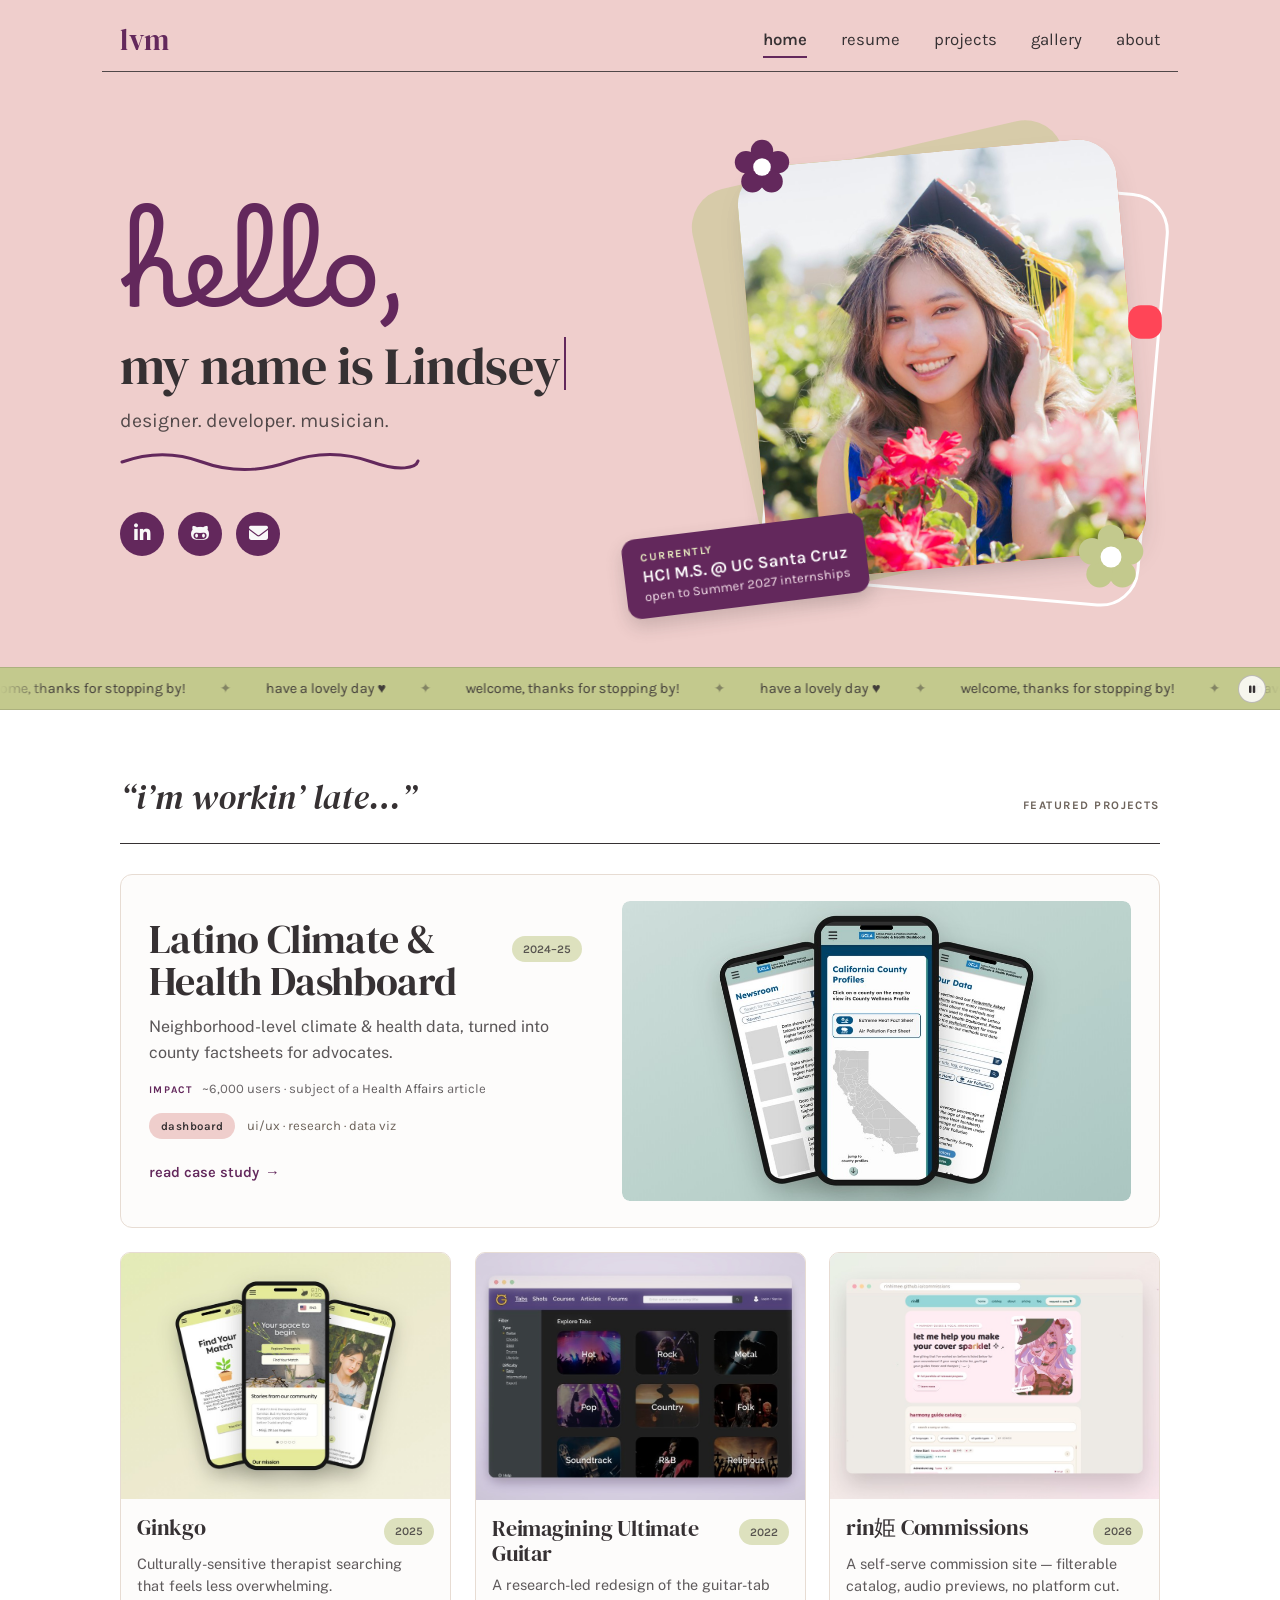
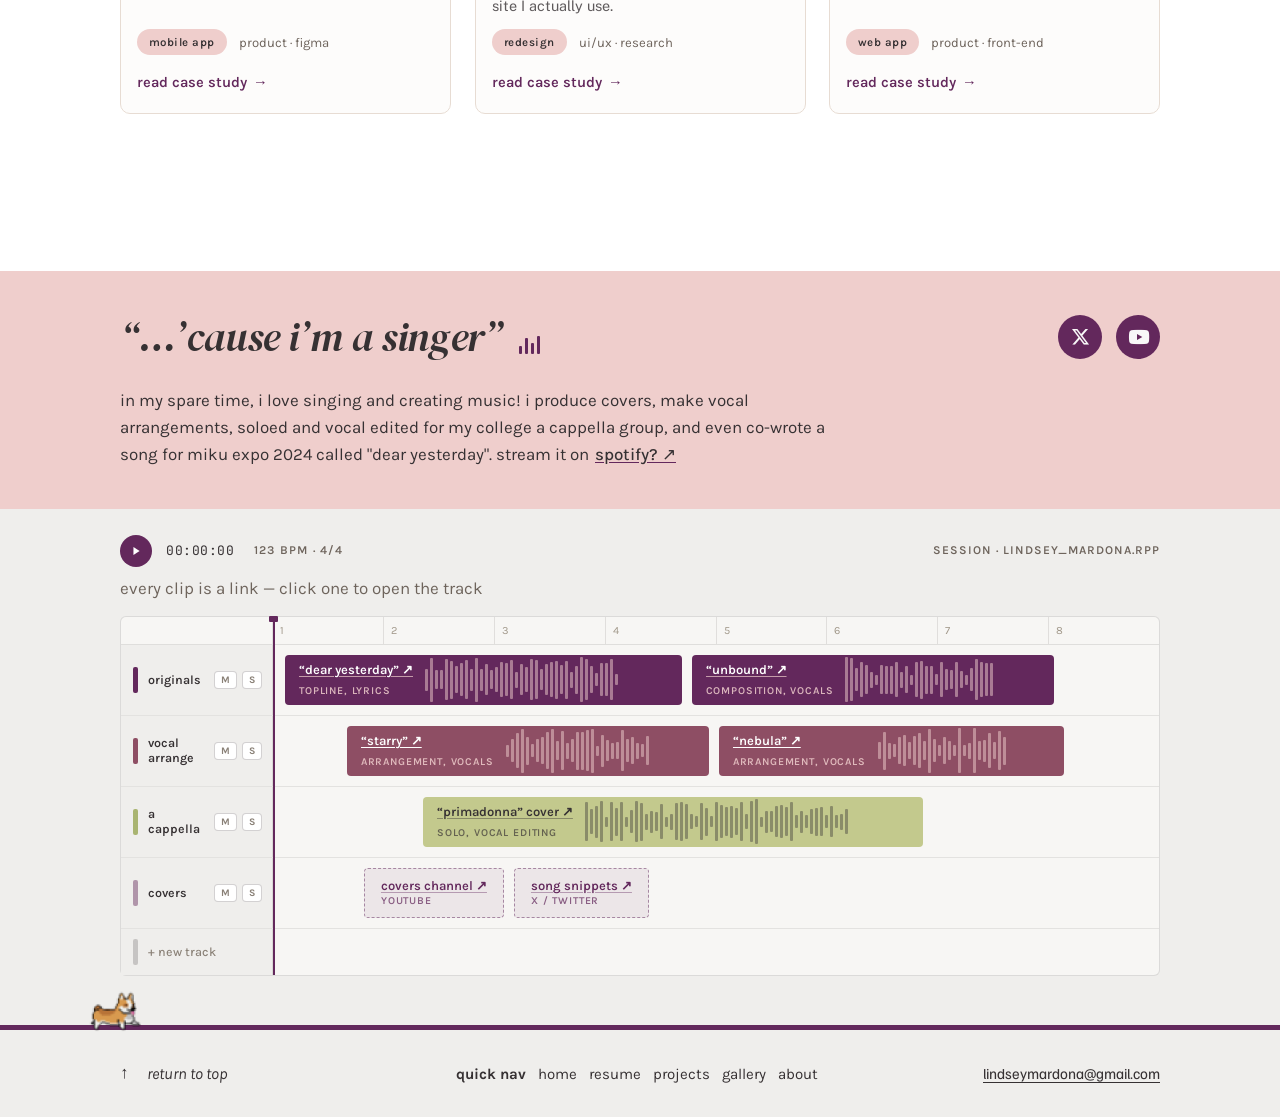
==== commit eb883c0f: "minor copy changes" ====
--- a/index.html
+++ b/index.html
@@ -115,7 +115,7 @@
         <a class="feat-card reveal" href="case-study-lppi.html?from=home">
           <div class="feat-text">
             <div class="feat-head"><h3 class="feat-title">Latino Climate &amp; Health Dashboard</h3><span class="fe-year">2024–25</span></div>
-            <p class="feat-desc">Neighborhood-level climate &amp; health data, turned into county factsheets advocates actually use.</p>
+            <p class="feat-desc">Neighborhood-level climate &amp; health data, turned into county factsheets for advocates.</p>
             <p class="proj-metric"><span class="pm-label">impact</span><span class="pm-val">~6,000 users · subject of a <em>Health&nbsp;Affairs</em> article</span></p>
             <div class="type-tags"><span class="type-pill">dashboard</span><span class="tt-tags">ui/ux · research · data viz</span></div>
             <span class="proj-view" aria-hidden="true">read case study <span class="arw">→</span></span>
@@ -138,7 +138,7 @@
             <div class="mini-thumb"><img src="assets/proj-ultimateguitar.jpg" alt="Reimagined Ultimate Guitar interface" loading="lazy" /></div>
             <div class="mini-body">
               <div class="mini-head"><h3 class="mini-title">Reimagining Ultimate Guitar</h3><span class="fe-year">2022</span></div>
-              <p class="mini-desc">A research-led redesign of the guitar-tab site i actually use.</p>
+              <p class="mini-desc">A research-led redesign of the guitar-tab site I actually use.</p>
               <div class="type-tags"><span class="type-pill">redesign</span><span class="tt-tags">ui/ux · research</span></div>
               <span class="proj-view" aria-hidden="true">read case study <span class="arw">→</span></span>
             </div>
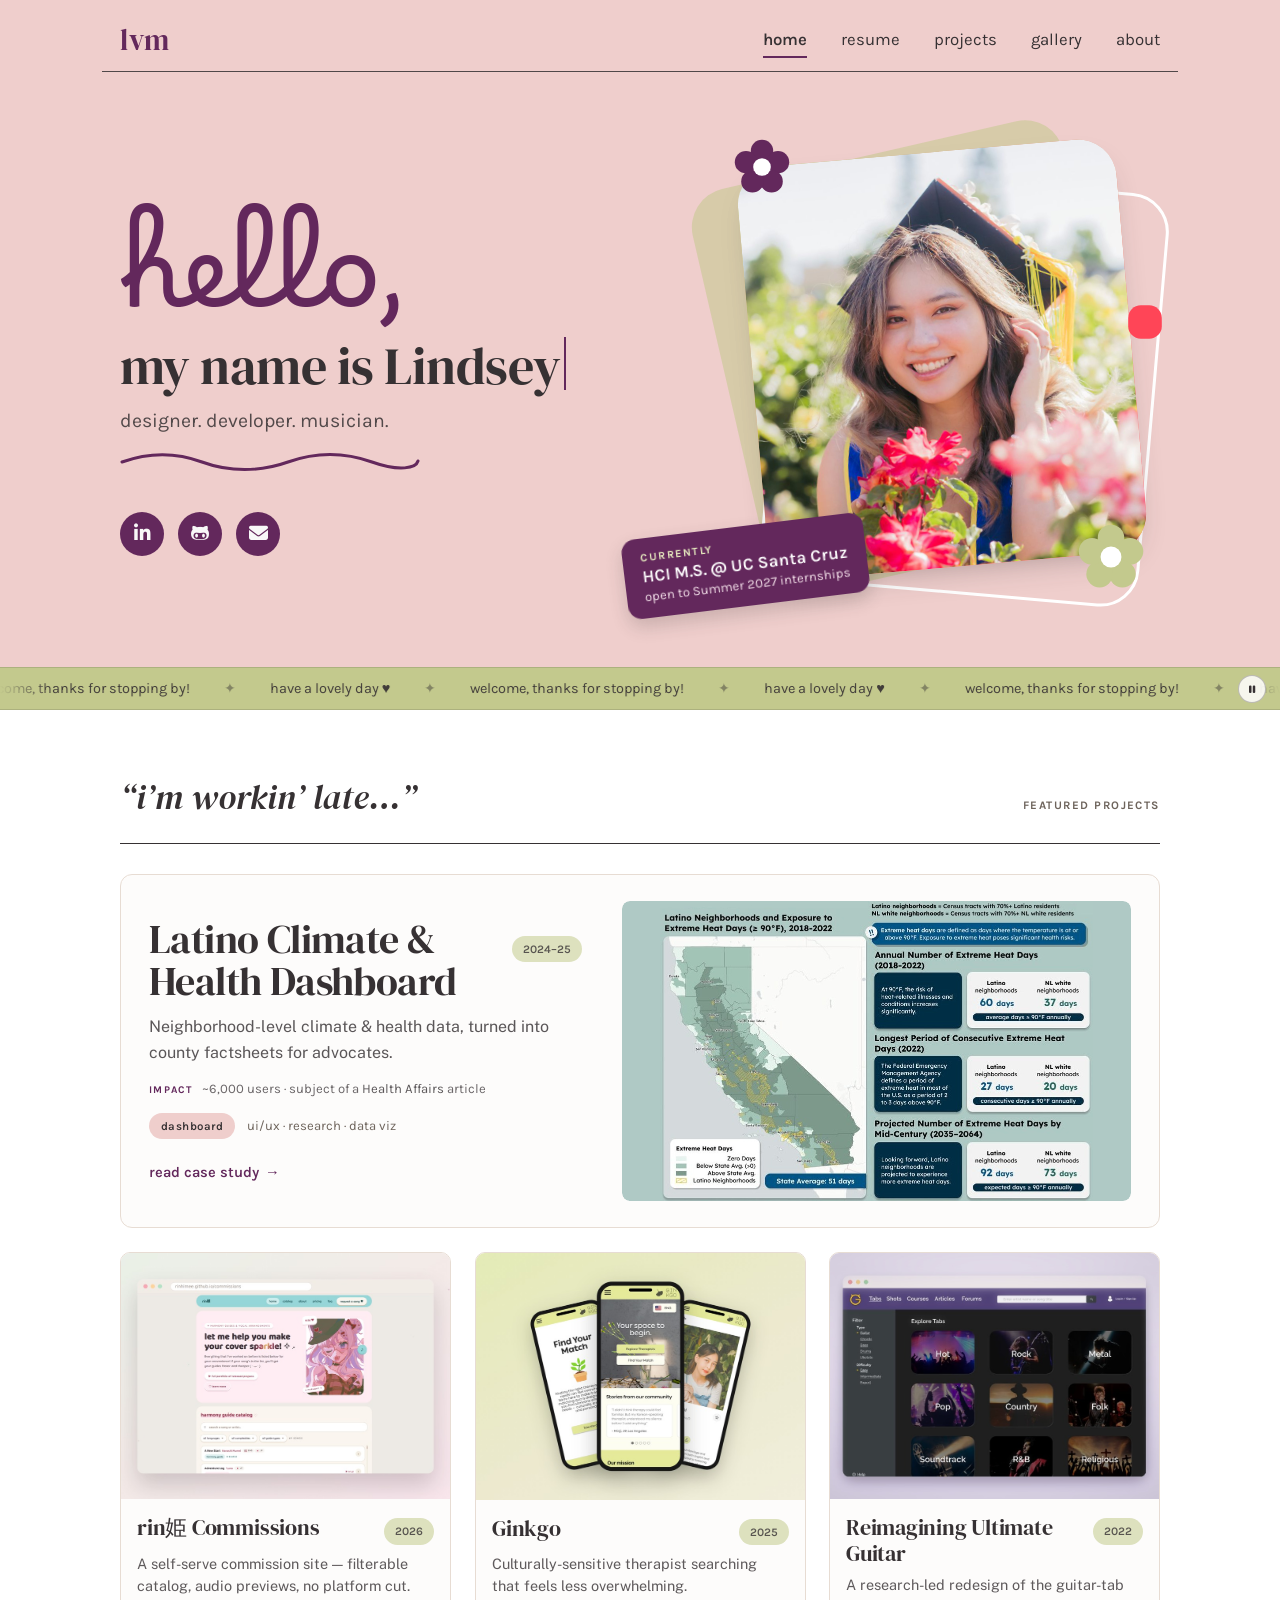
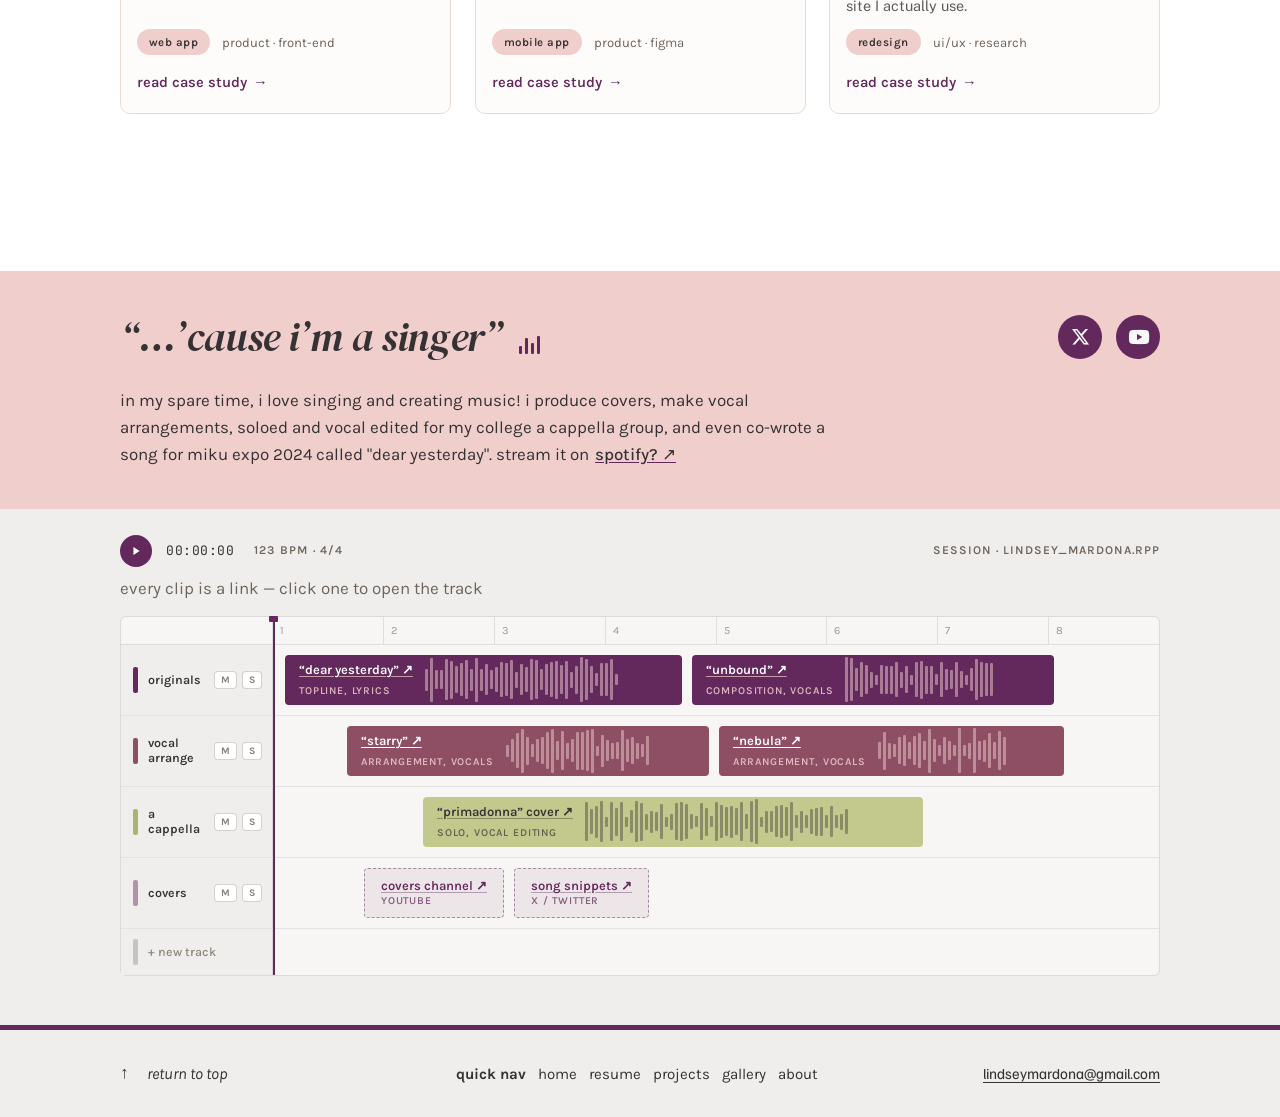
==== commit 9952f8fc: "LCHD hero + card use the final factsheet; Commissions moves to second card Feedback (Niral, Ryu): th" ====
--- a/index.html
+++ b/index.html
@@ -120,10 +120,20 @@
             <div class="type-tags"><span class="type-pill">dashboard</span><span class="tt-tags">ui/ux · research · data viz</span></div>
             <span class="proj-view" aria-hidden="true">read case study <span class="arw">→</span></span>
           </div>
-          <div class="feat-thumb"><img src="assets/proj-lchd-feat.jpg" alt="Latino Climate & Health Dashboard — mobile mockups of the research, newsroom, and data pages" loading="lazy" /></div>
+          <div class="feat-thumb"><img class="thumb-whole" src="assets/lchd/hero-factsheet.jpg" alt="Latino Climate & Health Dashboard — the final California Extreme Heat factsheet: a map of extreme heat days beside a callout showing 60 days a year in Latino neighborhoods versus 37 in non-Latino white neighborhoods" loading="lazy" /></div>
         </a>
 
         <div class="mini-grid" data-reveal-group>
+          <a class="mini-card reveal" href="commissions.html?from=home">
+            <div class="mini-thumb"><img src="assets/proj-commissions.jpg" alt="rin姫 commission site — harmony guide catalog with search and filters" loading="lazy" /></div>
+            <div class="mini-body">
+              <div class="mini-head"><h3 class="mini-title">rin姫 Commissions</h3><span class="fe-year">2026</span></div>
+              <p class="mini-desc">A self-serve commission site — filterable catalog, audio previews, no platform cut.</p>
+              <div class="type-tags"><span class="type-pill">web app</span><span class="tt-tags">product · front-end</span></div>
+              <span class="proj-view" aria-hidden="true">read case study <span class="arw">→</span></span>
+            </div>
+          </a>
+
           <a class="mini-card reveal" href="ginkgo.html?from=home">
             <div class="mini-thumb"><img src="assets/proj-gingko.jpg" alt="Ginkgo therapist-matching app screens" loading="lazy" /></div>
             <div class="mini-body">
@@ -140,16 +150,6 @@
               <div class="mini-head"><h3 class="mini-title">Reimagining Ultimate Guitar</h3><span class="fe-year">2022</span></div>
               <p class="mini-desc">A research-led redesign of the guitar-tab site I actually use.</p>
               <div class="type-tags"><span class="type-pill">redesign</span><span class="tt-tags">ui/ux · research</span></div>
-              <span class="proj-view" aria-hidden="true">read case study <span class="arw">→</span></span>
-            </div>
-          </a>
-
-          <a class="mini-card reveal" href="commissions.html?from=home">
-            <div class="mini-thumb"><img src="assets/proj-commissions.jpg" alt="rin姫 commission site — harmony guide catalog with search and filters" loading="lazy" /></div>
-            <div class="mini-body">
-              <div class="mini-head"><h3 class="mini-title">rin姫 Commissions</h3><span class="fe-year">2026</span></div>
-              <p class="mini-desc">A self-serve commission site — filterable catalog, audio previews, no platform cut.</p>
-              <div class="type-tags"><span class="type-pill">web app</span><span class="tt-tags">product · front-end</span></div>
               <span class="proj-view" aria-hidden="true">read case study <span class="arw">→</span></span>
             </div>
           </a>
--- a/styles.css
+++ b/styles.css
@@ -2278,3 +2278,9 @@
 
 /* ============================================================ ROUND 89 — "being redesigned" note at the end of case studies still on the original layout ============================================================ */
 .cs-read .cs-redesign-note { margin: 44px 0 0; padding-top: 18px; border-top: 1px solid var(--hair); font-family: var(--ui); font-size: .92rem; line-height: 1.55; color: #6b6266; }
+
+/* ============================================================ ROUND 90 — LCHD card thumbnail is now a crop of the final Extreme Heat factsheet ============================================================ */
+/* the card shapes run from ~1.9:1 (home, desktop) to ~1.2:1 (home, phone), so a cover crop always trimmed
+   something, on phones the "37 days" half of the callout. Show the whole crop and fill the spare space
+   with the factsheet's own sage panel colour so it reads as part of the sheet, not letterboxing */
+.feat-thumb img.thumb-whole, .proj-thumb img.thumb-whole { object-fit: contain; background: #AFC9C5; }
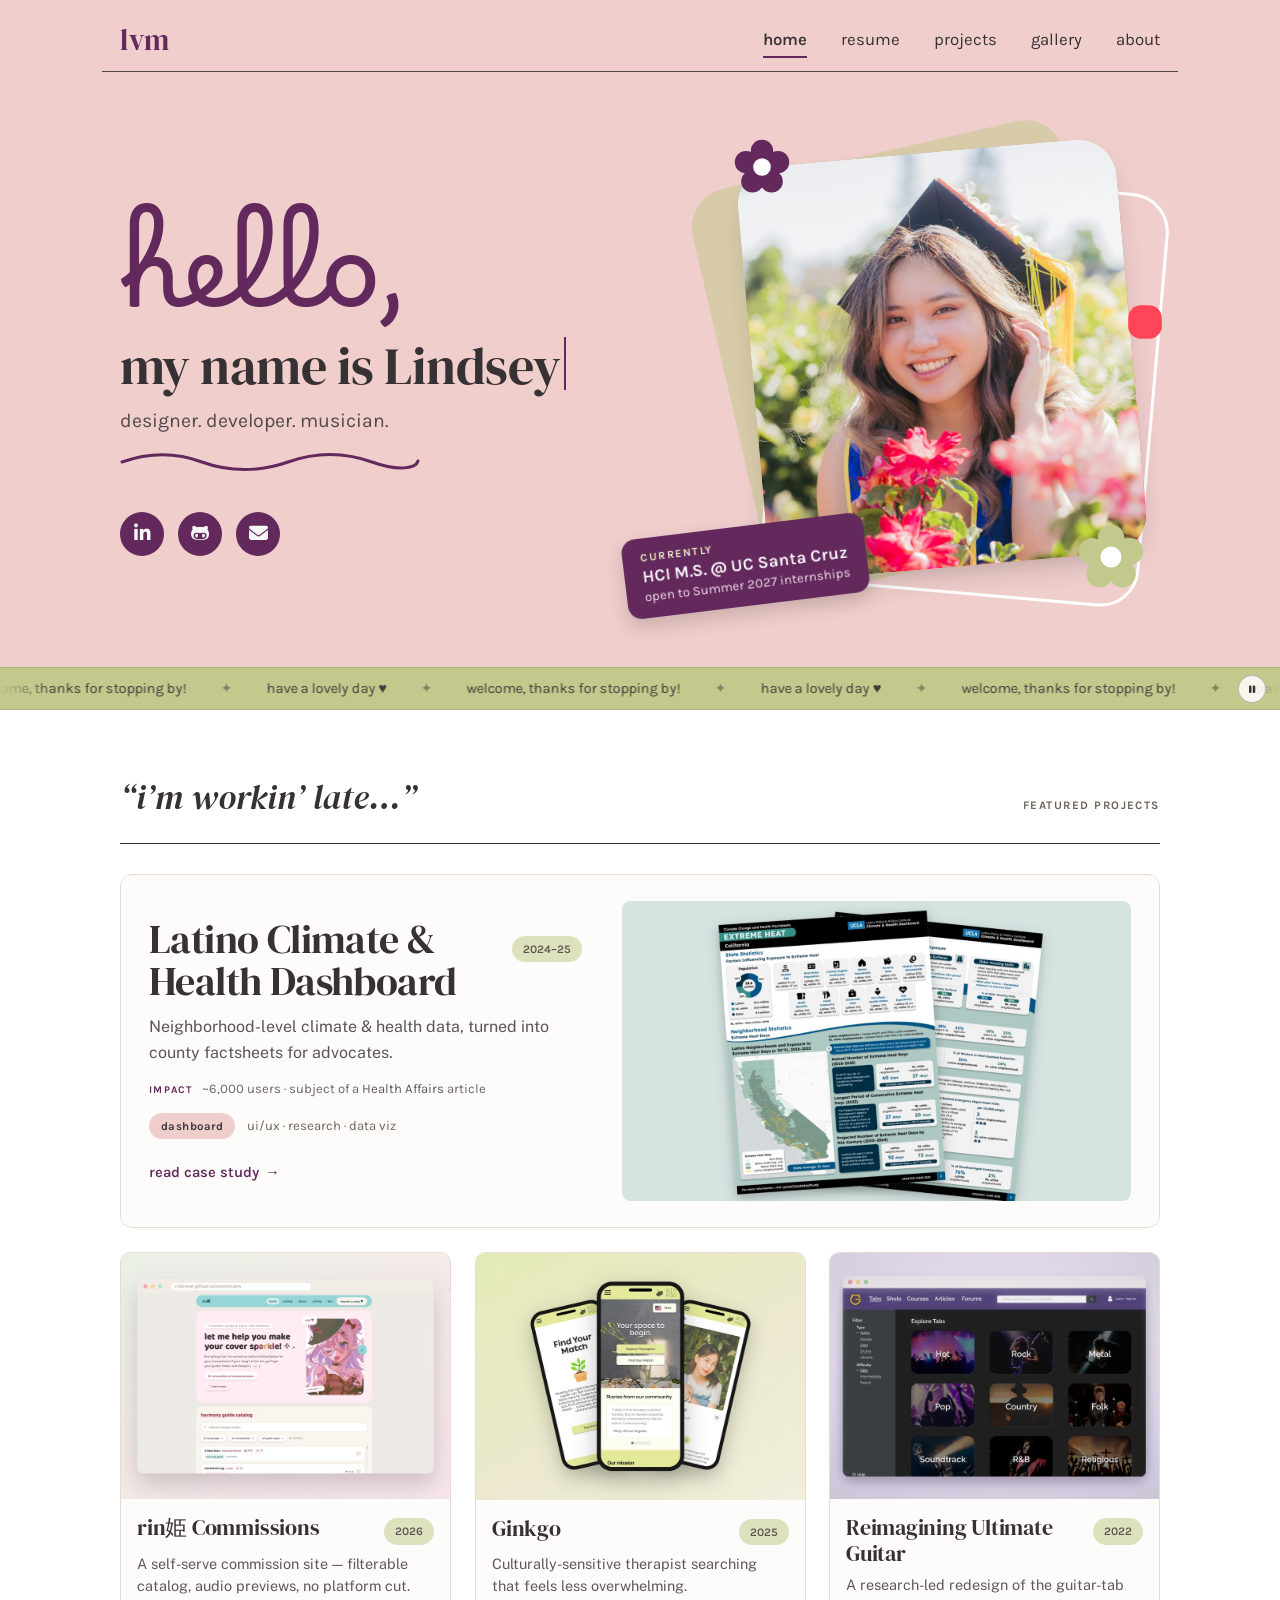
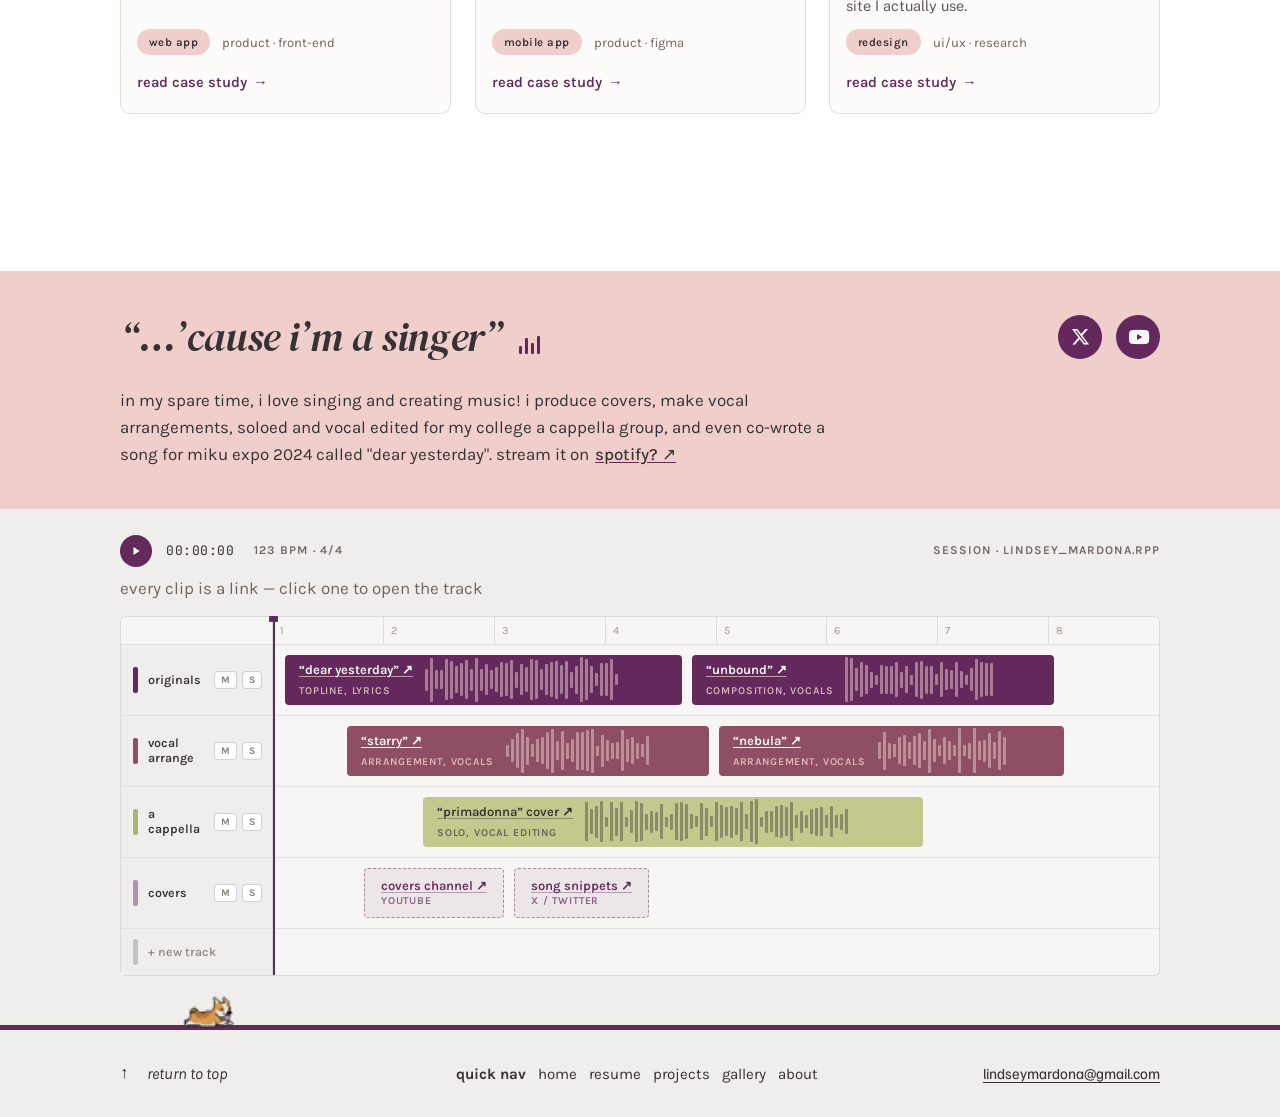
==== commit 1e021309: "LCHD thumbnail: both factsheet pages, fanned, on sage Replaces the single-page crop with both printe" ====
--- a/index.html
+++ b/index.html
@@ -120,7 +120,7 @@
             <div class="type-tags"><span class="type-pill">dashboard</span><span class="tt-tags">ui/ux · research · data viz</span></div>
             <span class="proj-view" aria-hidden="true">read case study <span class="arw">→</span></span>
           </div>
-          <div class="feat-thumb"><img class="thumb-whole" src="assets/lchd/hero-factsheet.jpg" alt="Latino Climate & Health Dashboard — the final California Extreme Heat factsheet: a map of extreme heat days beside a callout showing 60 days a year in Latino neighborhoods versus 37 in non-Latino white neighborhoods" loading="lazy" /></div>
+          <div class="feat-thumb"><img class="thumb-whole" src="assets/lchd/factsheet-pages.jpg" alt="Latino Climate & Health Dashboard — both printed pages of the final California Extreme Heat factsheet, with its map of extreme heat days" loading="lazy" /></div>
         </a>
 
         <div class="mini-grid" data-reveal-group>
--- a/styles.css
+++ b/styles.css
@@ -2279,8 +2279,8 @@
 /* ============================================================ ROUND 89 — "being redesigned" note at the end of case studies still on the original layout ============================================================ */
 .cs-read .cs-redesign-note { margin: 44px 0 0; padding-top: 18px; border-top: 1px solid var(--hair); font-family: var(--ui); font-size: .92rem; line-height: 1.55; color: #6b6266; }
 
-/* ============================================================ ROUND 90 — LCHD card thumbnail is now a crop of the final Extreme Heat factsheet ============================================================ */
-/* the card shapes run from ~1.9:1 (home, desktop) to ~1.2:1 (home, phone), so a cover crop always trimmed
-   something, on phones the "37 days" half of the callout. Show the whole crop and fill the spare space
-   with the factsheet's own sage panel colour so it reads as part of the sheet, not letterboxing */
-.feat-thumb img.thumb-whole, .proj-thumb img.thumb-whole { object-fit: contain; background: #AFC9C5; }
+/* ============================================================ ROUND 90 — LCHD card thumbnail is now both pages of the final Extreme Heat factsheet ============================================================ */
+/* the card shapes run from ~1.9:1 (home, desktop) to ~1.2:1 (home, phone), so a cover crop would trim
+   the fanned pages. Show the whole image and fill the spare space with its own sage background so the
+   extra room is seamless, not letterboxing */
+.feat-thumb img.thumb-whole, .proj-thumb img.thumb-whole { object-fit: contain; background: #D5E4E1; }
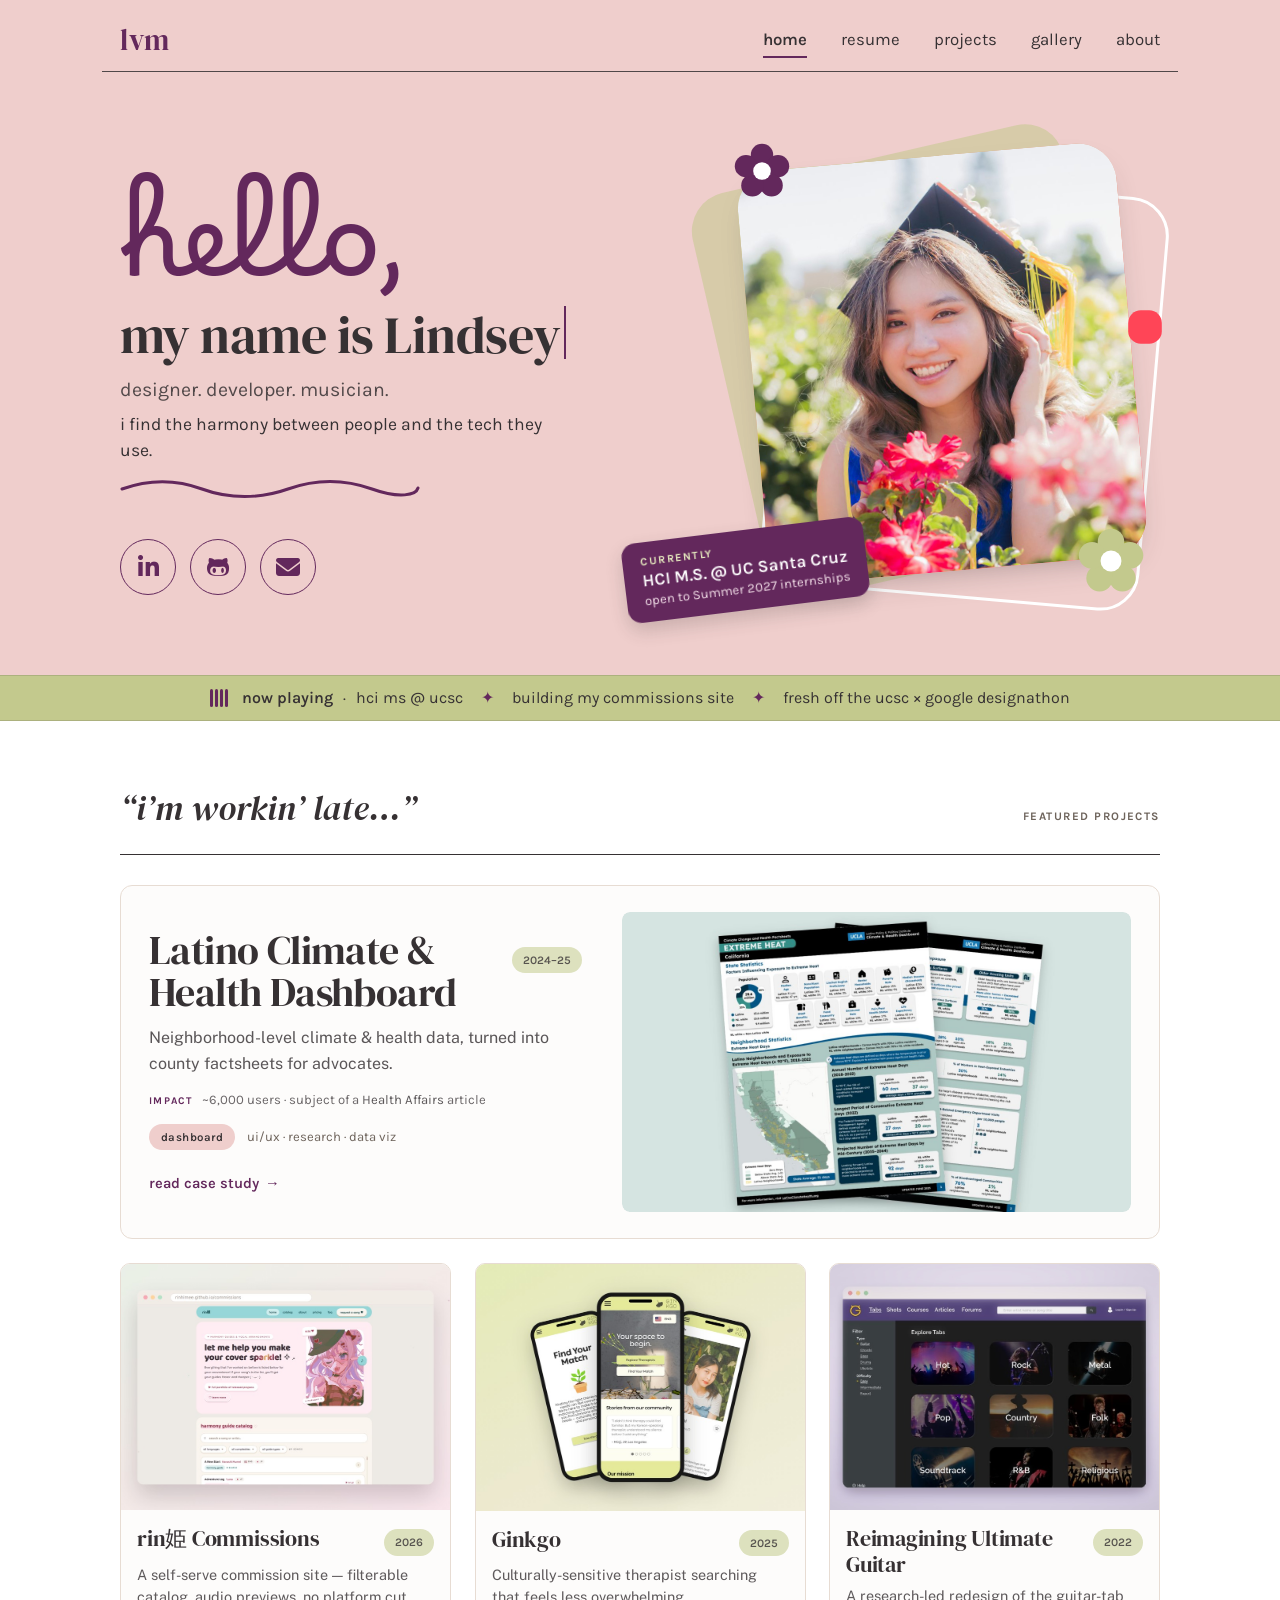
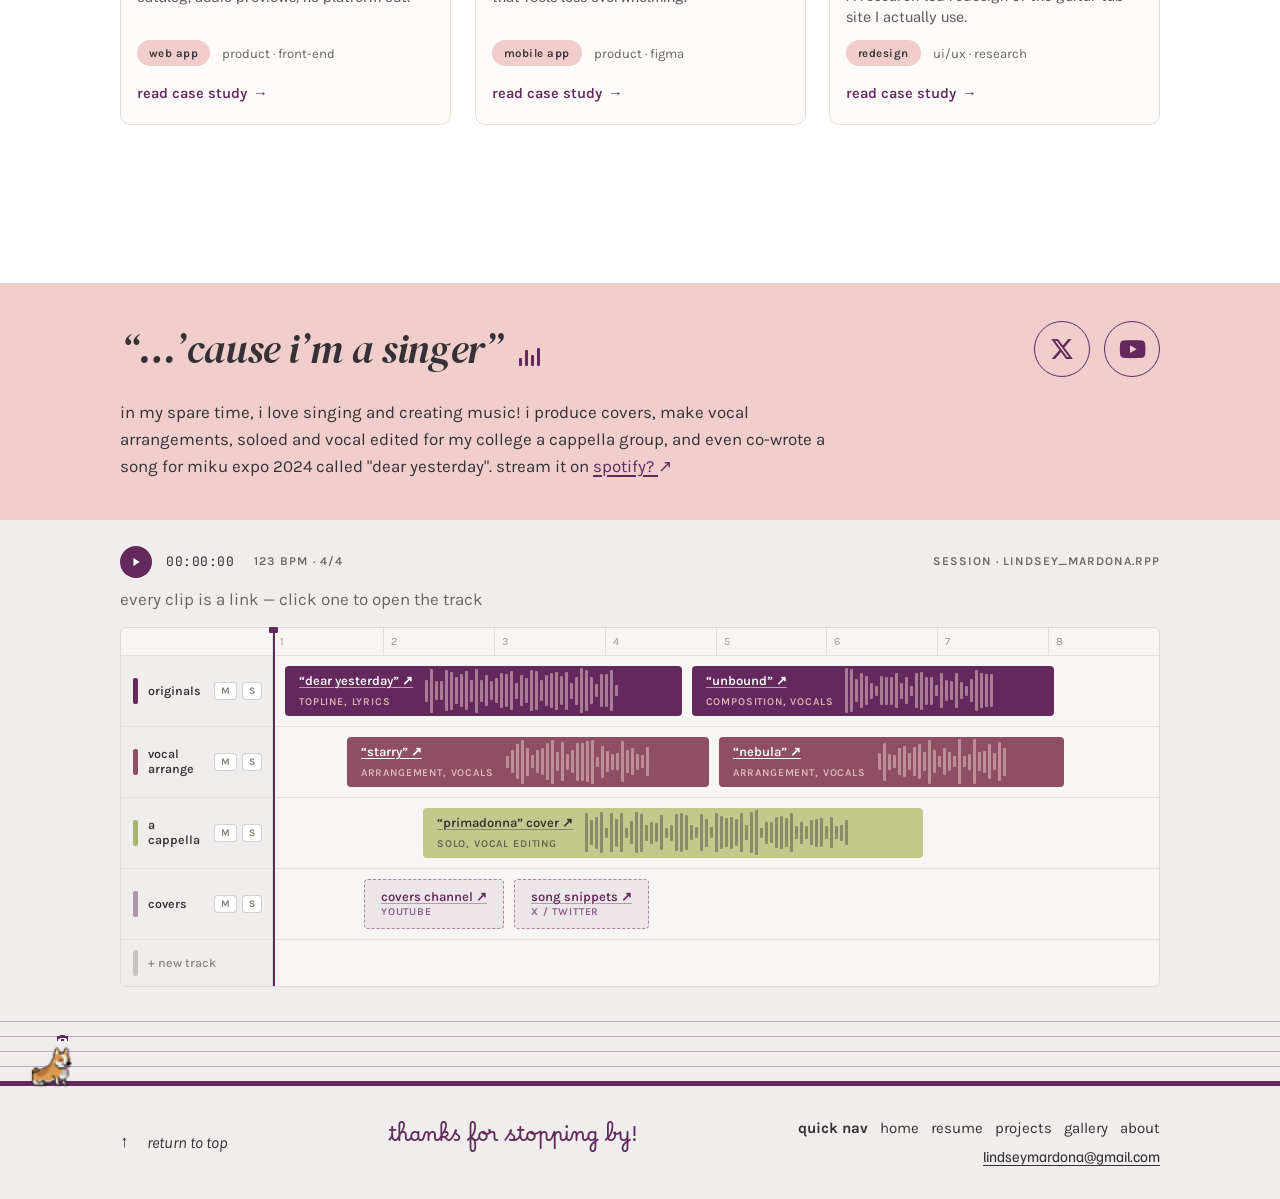
==== commit 286f3828: "Brand pass "the harmony line": footer staff, Kaya notes, staff rail, now-playing bar - Footer: the p" ====
--- a/index.html
+++ b/index.html
@@ -48,6 +48,7 @@
             <p class="hello">hello,</p>
             <h1 class="name">my name is <b>Lindsey</b></h1>
             <p class="roles">designer. developer. musician.</p>
+            <p class="tagline">i find the harmony between people and the tech they use.</p>
             <svg class="squiggle" viewBox="0 0 300 22" fill="none" aria-hidden="true">
               <path d="M2 12 C 30 2, 55 2, 82 12 S 140 22, 168 12 S 224 2, 252 12 S 296 18, 298 11"
                     stroke="currentColor" stroke-width="3" stroke-linecap="round"/>
@@ -82,26 +83,15 @@
       </div>
     </section>
 
-    <!-- SCROLLING WELCOME BAR -->
-    <div class="hello-bar reveal">
-      <div class="marquee">
-        <div class="marquee-track">
-          <!-- first copy is read by screen readers; the separators + repeats are decorative -->
-          <span class="hm">welcome, thanks for stopping by!</span><span class="hm sep" aria-hidden="true">✦</span>
-          <span class="hm">have a lovely day ♥</span><span class="hm sep" aria-hidden="true">✦</span>
-          <span class="hm" aria-hidden="true">welcome, thanks for stopping by!</span><span class="hm sep" aria-hidden="true">✦</span>
-          <span class="hm" aria-hidden="true">have a lovely day ♥</span><span class="hm sep" aria-hidden="true">✦</span>
-          <span class="hm" aria-hidden="true">welcome, thanks for stopping by!</span><span class="hm sep" aria-hidden="true">✦</span>
-          <span class="hm" aria-hidden="true">have a lovely day ♥</span><span class="hm sep" aria-hidden="true">✦</span>
-          <span class="hm" aria-hidden="true">welcome, thanks for stopping by!</span><span class="hm sep" aria-hidden="true">✦</span>
-          <span class="hm" aria-hidden="true">have a lovely day ♥</span><span class="hm sep" aria-hidden="true">✦</span>
-          <span class="hm" aria-hidden="true">welcome, thanks for stopping by!</span><span class="hm sep" aria-hidden="true">✦</span>
-          <span class="hm" aria-hidden="true">have a lovely day ♥</span><span class="hm sep" aria-hidden="true">✦</span>
-          <span class="hm" aria-hidden="true">welcome, thanks for stopping by!</span><span class="hm sep" aria-hidden="true">✦</span>
-          <span class="hm" aria-hidden="true">have a lovely day ♥</span><span class="hm sep" aria-hidden="true">✦</span>
-        </div>
-      </div>
-      <button class="hb-toggle" type="button" aria-label="Pause banner"><i class="fa-solid fa-pause" aria-hidden="true"></i></button>
+    <!-- NOW PLAYING (static; replaced the scrolling welcome ticker) -->
+    <div class="now-playing reveal">
+      <div class="wrap np-inner">
+        <p class="np-line">
+          <span class="np-head"><span class="np-eq" aria-hidden="true"><i></i><i></i><i></i><i></i></span><span class="np-label">now playing</span><span class="sr-only">:</span></span>
+          <span class="np-dot" aria-hidden="true">·</span>
+          <span class="np-item">hci ms @ ucsc</span><span class="np-sep"><span aria-hidden="true">✦</span><span class="sr-only">, </span></span><span class="np-item">building my commissions site</span><span class="np-sep"><span aria-hidden="true">✦</span><span class="sr-only">, </span></span><span class="np-item">fresh off the ucsc × google designathon</span>
+        </p>
+      </div>
     </div>
 
     <!-- WORKIN' LATE -->
--- a/styles.css
+++ b/styles.css
@@ -128,6 +128,28 @@
 .roles .rw { transition: transform .2s ease, color .2s ease, text-shadow .2s ease; cursor: default; }
 .roles .rw:hover { transform: translateY(-3px); color: var(--plum); text-shadow: 0 1px 16px rgba(99,40,92,.28); }
 
+/* ---- tagline under the three words; it arrives once the last word has landed ---- */
+.hero-left .tagline { font-family: var(--ui); font-size: clamp(1rem, 1.7vw, 1.1rem); line-height: 1.45; color: var(--ink); margin: .4em 0 0; max-width: 44ch; }
+.js .hero-left .tagline { animation: fadeUp .65s ease 3.05s both; }
+
+/* ---- hover proofs: each role word is focusable and shows a speech bubble under it
+   (script.js builds .proof and sets left/top/--tail so it stays 16px inside the screen) ---- */
+.hero .roles { position: relative; }
+.roles .rw:focus { outline: none; }
+.roles .rw:focus-visible { outline: 2px solid var(--plum); outline-offset: 3px; border-radius: 3px; }
+.roles .proof {
+  position: absolute; left: 0; top: 100%; z-index: 30; width: min(340px, calc(100vw - 32px)); box-sizing: border-box;
+  padding: 13px 18px 14px; background: #F8E6E4; border: 1.5px solid var(--plum); border-radius: 18px;
+  font-family: var(--ui); font-size: 15px; font-weight: 400; line-height: 1.45; color: var(--ink); text-align: left; white-space: normal;
+  box-shadow: 0 12px 26px -16px rgba(99,40,92,.45);
+  opacity: 0; visibility: hidden; transform: translateY(6px); pointer-events: none;
+  transition: opacity .3s ease, transform .3s ease, visibility 0s linear .3s;
+}
+.roles .proof.on { opacity: 1; visibility: visible; transform: none; pointer-events: auto; transition: opacity .3s ease, transform .3s ease, visibility 0s; }
+/* the tail: a rotated square bordered on its top-left edges, pointing up at the word */
+.roles .proof-tail { position: absolute; top: -7.5px; left: var(--tail, 50%); width: 13px; height: 13px; background: #F8E6E4;
+  border-left: 1.5px solid var(--plum); border-top: 1.5px solid var(--plum); border-top-left-radius: 3px; transform: translateX(-50%) rotate(45deg); }
+
 /* ---- portrait: a tilted 11:12 photo card, two framing squares with the same ratio
    tucked behind it, two flowers + a dot, and the status sticker. --pf is the photo
    width; everything around it is sized off it ---- */
@@ -208,6 +230,8 @@
 @media (prefers-reduced-motion: reduce) {
   .hero .squiggle path { stroke-dashoffset: 0 !important; }
   .roles .rw, .name-anim { opacity: 1 !important; animation: none !important; }
+  .js .hero-left .tagline { animation: none; }
+  .roles .proof, .roles .proof.on { transition: none; transform: none; }
   .type-caret { display: none; }
   .portrait .status-sticker { animation: none !important; }
   .portrait .ss-inner { transition: none; }
@@ -446,8 +470,6 @@
 .gal-wrap { position: relative; margin: 8px 0 10px; }
 .marquee { overflow: hidden; -webkit-mask-image: linear-gradient(90deg, transparent, #000 5%, #000 95%, transparent); mask-image: linear-gradient(90deg, transparent, #000 5%, #000 95%, transparent); }
 .marquee-track { display: flex; gap: 18px; width: max-content; animation: scrollx 46s linear infinite; }
-/* only the welcome-bar marquee pauses on band hover; the galleries pause per-photo in JS */
-.hello-bar .marquee:hover .marquee-track, .hello-bar .marquee:focus-within .marquee-track { animation-play-state: paused; }
 .marquee img { height: 300px; width: auto; border-radius: 14px; box-shadow: var(--shadow); -webkit-user-drag: none; user-select: none; }
 @keyframes scrollx { from { transform: translateX(0); } to { transform: translateX(-50%); } }
 .gal-accent { position: absolute; z-index: 3; pointer-events: none; transition: transform .5s cubic-bezier(.34,1.56,.64,1); }
@@ -465,17 +487,12 @@
 .dog-tile:hover img { transform: scale(1.05); }
 .dog-ph { position: absolute; inset: 0; display: flex; align-items: center; justify-content: center; text-align: center; padding: 18px; color: var(--mocha, #7a6a55); background: repeating-linear-gradient(45deg, #f3efe6, #f3efe6 12px, #eee7da 12px, #eee7da 24px); font-size: .9rem; color: rgba(54,49,51,.6); }
 
-/* footer whimsy: a little corgi peeking over the top */
+/* footer: positioning context for the corgi stage */
 footer { position: relative; }
-.footer-corgi { position: absolute; right: 6%; top: -46px; width: 76px; z-index: 5; transform-origin: bottom center; animation: corgi-bob 3.4s ease-in-out infinite; }
-.footer-corgi:hover { animation: corgi-wiggle .5s ease-in-out; }
-@keyframes corgi-bob { 0%,100% { transform: translateY(0) rotate(0deg); } 50% { transform: translateY(-5px) rotate(-2deg); } }
-@keyframes corgi-wiggle { 0%,100%{transform:rotate(0);} 25%{transform:rotate(-7deg);} 75%{transform:rotate(7deg);} }
-
-@media (max-width: 600px) { .footer-corgi { width: 60px; top: -38px; right: 8%; } .marquee img { height: 220px; } }
+
+@media (max-width: 600px) { .marquee img { height: 220px; } }
 @media (prefers-reduced-motion: reduce) {
   .marquee-track { animation: none !important; }
-  .footer-corgi { animation: none !important; }
 }
 
 /* ============================================================ ROUND 6 — fonts, plum, fixes ============================================================ */
@@ -584,21 +601,8 @@
 /* second marquee (dog gallery) scrolls the other way */
 .marquee.rev .marquee-track { animation-direction: reverse; }
 
-/* ---- walking pixel corgi along the footer ---- */
+/* footer spacing */
 footer { overflow: hidden; padding-top: 46px; }
-.corgi-walk { position: absolute; top: 5px; left: 0; z-index: 6; width: 54px; animation: walkAcross 15s linear infinite; }
-.corgi-bob { animation: bob .3s ease-in-out infinite; }
-@keyframes walkAcross { from { transform: translateX(-72px); } to { transform: translateX(calc(100vw + 30px)); } }
-@keyframes bob { 0%,100% { transform: translateY(0); } 50% { transform: translateY(-2px); } }
-.corgi-walk .legs-b { opacity: 0; }
-@keyframes legA { 0%,49% { opacity: 1; } 50%,100% { opacity: 0; } }
-@keyframes legB { 0%,49% { opacity: 0; } 50%,100% { opacity: 1; } }
-.corgi-walk .legs-a { animation: legA .3s steps(1) infinite; }
-.corgi-walk .legs-b { animation: legB .3s steps(1) infinite; }
-@media (prefers-reduced-motion: reduce) {
-  .corgi-walk { animation: none; left: 16px; }
-  .corgi-bob, .corgi-walk .legs-a, .corgi-walk .legs-b { animation: none; }
-}
 
 /* ============================================================ ROUND 8 ============================================================ */
 html, body { overflow-x: clip; }
@@ -643,9 +647,8 @@
   100% { transform: translateY(var(--pf,820px)) translateX(var(--pd,40px)) rotate(320deg); opacity: 0; }
 }
 
-/* corgi walks ON TOP of the plum line above the footer */
+/* footer: room above the plum rule (the JS corgi walks on it) */
 footer { overflow: visible; padding-top: 30px; }
-.corgi-walk { top: -32px; }
 
 @media (prefers-reduced-motion: reduce) { .petal { display: none; } }
 
@@ -657,10 +660,6 @@
 /* consistent title weight across projects + case studies */
 .proj-body h3, .cs-card h3, .cs-hero h1, .page-hero h1, .cs-body h2 { font-weight: 500; }
 
-/* corgi: feet resting on the plum line + calmer walk */
-.corgi-walk { top: -35px; }
-.corgi-bob { animation: bob .5s ease-in-out infinite; }
-@keyframes bob { 0%,100% { transform: translateY(0); } 50% { transform: translateY(-1px); } }
 
 /* lower the life-gallery square so it doesn't cover a photo */
 .gal-accent.a6 { top: auto; bottom: -16px; left: 20%; }
@@ -727,8 +726,6 @@
 .proj:hover .thumb-chips, .proj:focus-visible .thumb-chips { transform: translateY(0); }
 .thumb-chips .chip { background: rgba(255,255,255,.18); border-color: transparent; color: #fff; font-size: .72rem; padding: 3px 9px; }
 
-/* corgi sits fully on top of the plum line */
-.corgi-walk { top: -40px; }
 
 /* about columns: balanced, top-aligned so the bio fills its side */
 .section.paper .cols { align-items: start; grid-template-columns: 1.2fr .8fr; }
@@ -929,12 +926,6 @@
 /* section anchors clear the sticky nav when the rail jumps to them */
 .cs-read h2[id] { scroll-margin-top: 92px; }
 
-/* whimsy: the walking corgi hops when you mouse over it */
-@media (prefers-reduced-motion: no-preference) {
-  .corgi-walk { cursor: pointer; }
-  .corgi-walk:hover .corgi-bob { animation: corgiJump .55s cubic-bezier(.25,.85,.35,1); }
-  @keyframes corgiJump { 0%,100% { transform: translateY(0); } 42% { transform: translateY(-17px); } 70% { transform: translateY(-3px); } }
-}
 
 /* ============================================================ ROUND 18 ============================================================ */
 /* statistic snapshot body text a bit bigger */
@@ -988,9 +979,6 @@
   box-shadow: 0 9px 24px -12px rgba(99,40,92,.65); }
 .cs-backbar .cs-back:hover, .cs-backbar .cs-back:focus-visible { background: #7a3f72; color: #fff; }
 
-/* corgi: JS-driven one-shot hop that always finishes (no snap-to-ground when the mouse leaves) */
-.corgi-walk:hover .corgi-bob { animation: bob .5s ease-in-out infinite; }
-.corgi-bob.jump { animation: corgiJump .62s cubic-bezier(.25,.85,.35,1) !important; }
 
 /* ============================================================ ROUND 22 ============================================================ */
 
@@ -1588,13 +1576,6 @@
 /* the "+ new track" row is not draggable — don't offer the grab hand */
 .newtrack .daw-thead { cursor: default; }
 
-/* ---- 5a: scrolling olive welcome bar ---- */
-.hello-bar { background: var(--olive); border-top: 1px solid rgba(54,49,51,.16); border-bottom: 1px solid rgba(54,49,51,.16); }
-.hello-bar .marquee { -webkit-mask-image: linear-gradient(90deg, transparent, #000 4%, #000 96%, transparent); mask-image: linear-gradient(90deg, transparent, #000 4%, #000 96%, transparent); }
-.hello-bar .marquee-track { padding: 13px 0; }
-.hello-bar .hm { font-family: var(--ui); font-size: .98rem; color: rgba(54,49,51,.92); margin-right: 34px; white-space: nowrap; }
-.hello-bar .hm.sep { color: rgba(54,49,51,.45); }
-@media (max-width: 620px) { .hello-bar .hm { font-size: .92rem; margin-right: 26px; } }
 
 /* ============================================================ ROUND 51 — gallery title/hover, hero type, 5a work section ============================================================ */
 /* gallery: bigger serif title; revert hover to the standard site card behavior (no pink) */
@@ -2247,22 +2228,7 @@
 .feat-thumb { min-width: 0; }
 .feat-thumb img, .mini-thumb img { max-width: 100%; }
 
-/* ============================================================ ROUND 86 — thinner/slower welcome bar + pause button (this round's hero changes now live in HOME HERO) ============================================================ */
-/* welcome bar: thinner, smaller type, ~30% slower (CSS fallback; JS speed is
-   set in script.js), plus a pause/play button on the right edge */
-.hello-bar { position: relative; }
-.hello-bar .marquee-track { padding: 9px 0; animation-duration: 66s; }
-.hello-bar .hm { font-size: .9rem; }
-.hello-bar.is-paused .marquee-track { animation-play-state: paused; }
-.hello-bar .hb-toggle { position: absolute; right: 14px; top: 50%; translate: 0 -50%; z-index: 2; width: 28px; height: 28px; padding: 0; border-radius: 50%; border: 1px solid rgba(54,49,51,.3); background: rgba(253,252,251,.88); color: var(--ink); font-size: 10px; display: inline-flex; align-items: center; justify-content: center; cursor: pointer; }
-.hello-bar .hb-toggle:hover { background: #fff; }
-.hello-bar .hb-toggle:focus-visible { outline: 2px solid var(--plum); outline-offset: 2px; }
-@media (max-width: 620px) { .hello-bar .hm { font-size: .84rem; } .hello-bar .hb-toggle { right: 10px; } }
-
-@media (prefers-reduced-motion: reduce) {
-  /* the bar is already frozen (and swipeable) under reduced motion — nothing to pause */
-  .hello-bar .hb-toggle { display: none; }
-}
+/* ============================================================ ROUND 86 — (welcome bar removed in ROUND 92: replaced by the static "now playing" bar) ============================================================ */
 
 /* ============================================================ ROUND 88 — the redesigned case-study layout (body.cs-v2) now lives in css/case-study.css; only its site-wide pieces stay here ============================================================ */
 /* 821–920px gets the section bar too, but the site nav only auto-hides at 820px and
@@ -2284,3 +2250,220 @@
    the fanned pages. Show the whole image and fill the spare space with its own sage background so the
    extra room is seamless, not letterboxing */
 .feat-thumb img.thumb-whole, .proj-thumb img.thumb-whole { object-fit: contain; background: #D5E4E1; }
+
+/* ============================================================ ROUND 91 — smoother Kaya under keyboard control ============================================================ */
+/* her body sits left of centre in each 144px sprite frame (centre ~64, not 72), so flipping around the
+   box centre hopped her ~7px sideways on every turn. Flip around her body instead (64/144 of 64px);
+   script.js uses the same 28.44px for the D-pad. */
+.corgi { transform-origin: 28.44px 100%; }
+
+/* ============================================================ ROUND 92 — "the harmony line" brand pass ============================================================
+   Palette for this pass: plum #63285C (var --plum), hover plum #8a4a80, hot pink #FF4557,
+   blush #EFCECC, sage #C3C98D, off-white #F8F8F8, ink #363133, soft plum #B9A3B5 ("ahead"). */
+:root { --hl-plum-hover: #8a4a80; --hl-pink: #FF4557; --hl-soft-plum: #B9A3B5; --hl-blush-soft: #F8E6E4; }
+
+/* ---- 1 · footer: the plum rule is the bottom line of a five-line staff. The staff lives at
+   the top of the footer itself (so it never runs into page content above): four thin lines
+   15px apart, then the 5px plum rule, which Kaya keeps walking on. Layout, from the footer's
+   top edge: thin lines at 6 / 21 / 36 / 51px, the plum rule at 66–71px ---- */
+footer { border-top: 0; padding-top: 101px; }
+footer::before {
+  content: ""; position: absolute; left: 0; right: 0; top: 6px; height: 65px; pointer-events: none;
+  background:
+    linear-gradient(var(--plum), var(--plum)) 0 100% / 100% 5px no-repeat,
+    repeating-linear-gradient(to bottom, rgba(99,40,92,.35) 0 1px, transparent 1px 15px) 0 0 / 100% 46px no-repeat;
+}
+/* her stage: feet 2px below the plum rule's bottom edge, as before (stage bottom = 73px) */
+.corgi-stage { top: 25px; }
+/* she no longer stands in the space above the footer, so the DAW needs no extra clearance for her */
+.daw { padding-bottom: 28px; }
+@media (max-width: 640px) { .daw { padding-bottom: 32px; } }
+
+/* sign-off: Borel, plum, centred between "return to top" and the quick nav */
+.foot .foot-signoff { margin: 0; font-family: var(--script); color: var(--plum); font-size: 1.28rem; line-height: 1.3; text-align: center; white-space: nowrap; }
+@media (min-width: 1080px) {
+  .foot { grid-template-columns: auto 1fr auto; grid-template-areas: "top sign quick" "top sign email"; column-gap: 24px; row-gap: 4px; }
+  .foot .to-top { grid-area: top; }
+  .foot .foot-signoff { grid-area: sign; justify-self: center; }
+  .foot .quick { grid-area: quick; justify-self: end; text-align: right; }
+  .foot .quick a:last-child { margin-right: 0; }
+  .foot .foot-email { grid-area: email; justify-self: end; }
+}
+@media (min-width: 721px) and (max-width: 1079px) {
+  .foot { grid-template-columns: auto 1fr auto; grid-template-areas: "top sign email" "quick quick quick"; column-gap: 20px; row-gap: 14px; }
+  .foot .to-top { grid-area: top; }
+  .foot .foot-signoff { grid-area: sign; justify-self: center; }
+  .foot .quick { grid-area: quick; justify-self: center; }
+  .foot .foot-email { grid-area: email; justify-self: end; }
+}
+@media (min-width: 641px) and (max-width: 720px) {
+  .foot .foot-signoff { order: 2; }
+}
+@media (max-width: 640px) {
+  .foot .foot-signoff { order: 3; font-size: 1.2rem; padding: 2px 0 4px; }
+  .foot .to-top { order: 4; }
+}
+
+/* ---- 2 · Kaya: she's a <button> now (reset the UA button look; keep a visible focus ring) ---- */
+.corgi { -webkit-appearance: none; appearance: none; border: 0; padding: 0; margin: 0; background-color: transparent; font: inherit; color: var(--plum); border-radius: 6px; }
+.corgi:focus { outline: none; }
+.corgi:focus-visible { outline: 2px solid var(--plum); outline-offset: 3px; }
+
+/* the fermata she wears while sitting: her own pixel scale (sheet px × 44/99), centred over
+   her ears (sheet x 72–102, one art pixel of air above them), bobbing gently */
+.corgi-fermata { position: absolute; left: 32px; top: -9.33px; width: 13.33px; height: 6.67px; display: none; pointer-events: none; color: var(--plum); }
+.corgi-fermata svg { display: block; width: 100%; height: 100%; }
+.corgi.a-sit .corgi-fermata { display: block; animation: fermIn .25s ease .45s both, fermBob 2.4s ease-in-out .7s infinite; }
+@keyframes fermIn  { from { opacity: 0; } to { opacity: 1; } }
+@keyframes fermBob { 0%, 100% { transform: translateY(0); } 50% { transform: translateY(-5px); } }
+
+/* one eighth note per visitor action: floats ~24px up from above her head, gone in .8s */
+.corgi-note { position: absolute; bottom: 44px; width: 12px; height: 19.5px; color: var(--plum); pointer-events: none; animation: noteUp .8s ease-out forwards; }
+.corgi-note svg { display: block; width: 100%; height: 100%; }
+@keyframes noteUp { 0% { opacity: 0; transform: translateY(4px); } 15% { opacity: 1; } 100% { opacity: 0; transform: translateY(-24px); } }
+
+/* the cues sit beside her, level with the staff (script.js sets `left`) — never above her */
+.corgi-dpad { bottom: 9px; transform: none; }
+.corgi-hint { bottom: 20px; }
+/* first hover: a quieter "psst, click me" than the solid arrow-keys pill */
+.corgi-psst { position: absolute; bottom: 12px; height: 34px; display: flex; align-items: center; padding: 0 15px; white-space: nowrap;
+  font-family: var(--ui); font-style: italic; font-weight: 500; font-size: 15px; line-height: 1; color: var(--plum);
+  border: 1.5px dashed var(--plum); border-radius: 999px; background: rgba(248,248,248,.55);
+  opacity: 0; transition: opacity .2s ease; pointer-events: none; z-index: 7; }
+.corgi-psst.in { opacity: 1; }
+
+@media (prefers-reduced-motion: reduce) {
+  .corgi.a-sit .corgi-fermata { animation: none; }
+  .corgi-note { display: none; }
+  .corgi-psst, .corgi-hint, .corgi-dpad { transition: none; }
+}
+
+/* ---- 4 · "now playing" bar (replaces the scrolling welcome ticker): static, sage, one line ---- */
+.now-playing { background: var(--olive); color: var(--ink); border-top: 1px solid rgba(54,49,51,.16); border-bottom: 1px solid rgba(54,49,51,.16); }
+.np-line { margin: 0; padding: 13px 0; display: flex; flex-wrap: wrap; align-items: center; justify-content: center; font-family: var(--ui); font-size: 16px; line-height: 1; color: var(--ink); }
+.np-head { display: inline-flex; align-items: center; gap: 14px; }   /* 6px + ~8px extra between the waveform and the label */
+.np-label { font-weight: 600; }
+.np-dot { padding: 0 10px; }
+.np-sep > [aria-hidden="true"] { color: var(--plum); padding: 0 18px; }
+/* the waveform: four plum bars, 2.6px wide with rounded ends, bouncing out of step */
+.np-eq { display: inline-flex; align-items: center; gap: 2.4px; height: 18px; }
+.np-eq i { display: block; width: 2.6px; height: 18px; border-radius: 2px; background: var(--plum); animation: npEq 1.05s ease-in-out infinite; }
+.np-eq i:nth-child(1) { animation-duration: 1.1s;  animation-delay: -.2s; }
+.np-eq i:nth-child(2) { animation-duration: .85s;  animation-delay: -.55s; }
+.np-eq i:nth-child(3) { animation-duration: 1.25s; animation-delay: -.9s; }
+.np-eq i:nth-child(4) { animation-duration: .95s;  animation-delay: -.35s; }
+@keyframes npEq { 0%, 100% { height: 6px; } 50% { height: 18px; } }
+/* phones: stack instead of scrolling — the label, then one item per line */
+@media (max-width: 760px) {
+  .np-line { flex-direction: column; gap: 10px; padding: 15px 0 16px; text-align: center; }
+  .np-line .np-head { margin-bottom: 4px; }
+  .np-dot, .np-sep > [aria-hidden="true"] { display: none; }
+  .np-item { line-height: 1.15; }
+}
+@media (prefers-reduced-motion: reduce) {
+  .np-eq i { animation: none; }
+  .np-eq i:nth-child(1) { height: 9px; } .np-eq i:nth-child(2) { height: 16px; }
+  .np-eq i:nth-child(3) { height: 12px; } .np-eq i:nth-child(4) { height: 18px; }
+}
+
+/* ---- 5 · icons + wave hover. At rest: plum glyph/label in an empty shape with a 1.5px plum
+   ring. Hover/focus: a plum wave rises from the bottom (.wv) and a white copy of the content
+   (.wv-top), clipped to the same moving edge, sits on top — see script.js ---- */
+.wave-btn { position: relative; overflow: hidden; isolation: isolate; }
+.wave-btn .wv { position: absolute; left: 0; top: 0; width: 200%; height: 130%; z-index: 1; pointer-events: none; color: var(--plum);
+  transform: translateY(100%); transition: transform .95s cubic-bezier(.45,.05,.25,1); }
+.wave-btn .wv svg { display: block; width: 100%; height: 100%; animation: wvDrift 2.6s linear infinite; }
+@keyframes wvDrift { from { transform: translateX(0); } to { transform: translateX(-50%); } }
+.wave-btn .wv-top { position: absolute; inset: 0; z-index: 2; display: flex; align-items: center; justify-content: center; gap: inherit; pointer-events: none;
+  color: #fff; clip-path: inset(139% 0 0 0); transition: clip-path .95s cubic-bezier(.45,.05,.25,1); }
+.wave-btn:hover .wv, .wave-btn:focus-visible .wv { transform: translateY(-12%); }
+.wave-btn:hover .wv-top, .wave-btn:focus-visible .wv-top { clip-path: inset(-6% 0 0 0); }
+
+/* social icons: 56px rings, 24px glyphs */
+.socials a.wave-circle { width: 56px; height: 56px; border-radius: 50%; background: transparent; border: 1.5px solid var(--plum); color: var(--plum); transform: none; }
+.socials a.wave-circle:hover, .socials a.wave-circle:focus-visible { background: transparent; transform: none; }
+.socials a.wave-circle i { font-size: 24px; color: var(--plum); }
+.socials a.wave-circle .wv-top i { color: #fff; }
+.socials a.wave-circle:focus { outline: none; }
+.socials a.wave-circle:focus-visible { outline: 2px solid var(--plum); outline-offset: 3px; }
+
+/* outlined text buttons + the résumé downloads: the ring + wave replace the colour sweep */
+.pill.wave-btn, .late .pill.wave-btn { color: var(--plum); border: 1.5px solid var(--plum); background: transparent; }
+.pill.wave-btn:hover, .pill.wave-btn:focus-visible, .late .pill.wave-btn:hover, .late .pill.wave-btn:focus-visible { background: transparent; }
+.pill.wave-btn .wv-top { padding: inherit; letter-spacing: inherit; font: inherit; }
+
+@media (prefers-reduced-motion: reduce) {
+  .wave-btn .wv svg { animation: none; }
+  .wave-btn .wv, .wave-btn .wv-top { transition: none; }
+}
+
+/* ---- 6 · external text links: 2px plum underline at rest; a blush highlight rises behind the
+   text on hover/focus and the ↗ nudges up-right ---- */
+a.ext-link.ext-link { color: var(--plum); padding: 0; font-weight: 400; text-decoration: underline; text-decoration-thickness: 2px; text-decoration-color: var(--plum); text-underline-offset: 3px;
+  background-image: linear-gradient(var(--ext-hl, #EFCECC), var(--ext-hl, #EFCECC)); background-repeat: no-repeat; background-position: 0 100%; background-size: 100% 0;
+  border-radius: 2px; transition: background-size .35s ease; }
+a.ext-link.on-blush { --ext-hl: var(--blush-deep); }
+a.ext-link.ext-link:hover, a.ext-link.ext-link:focus-visible { color: var(--plum); background-color: transparent; background-image: linear-gradient(var(--ext-hl, #EFCECC), var(--ext-hl, #EFCECC)); background-size: 100% 100%; text-underline-offset: 3px; }
+a.ext-link .ext { display: inline-block; transition: transform .35s ease; }
+a.ext-link:hover .ext, a.ext-link:focus-visible .ext { transform: translate(2.5px, -2.5px); }
+@media (prefers-reduced-motion: reduce) {
+  a.ext-link, a.ext-link .ext { transition: none; }
+  a.ext-link:hover .ext, a.ext-link:focus-visible .ext { transform: none; }
+}
+
+/* ---- 3 · case-study staff rail: one 3px plum line, one note per section sitting on it
+   (script.js builds it; the note head is at y=20/26 of the glyph, so the line runs
+   through every head). State by colour: read plum, current hot pink + larger, ahead soft plum ---- */
+.cs-staff { --g: 30px; position: sticky; top: 72px; z-index: 35; margin: 0 0 30px; padding: 2px 0 10px;
+  background: rgba(255,255,255,.95); -webkit-backdrop-filter: blur(8px); backdrop-filter: blur(8px); border-bottom: 1px solid var(--hair); }
+.cs-staff-notes { position: relative; list-style: none; margin: 0; padding: 0; display: flex; }
+.cs-staff-notes::before { content: ""; position: absolute; left: 0; right: 0; top: calc(8px + var(--g) * 20 / 26 - 1.5px); height: 3px; border-radius: 2px; background: var(--plum); }
+.cs-staff-notes li, .cs-body .cs-staff-notes li { flex: 1 1 0; min-width: 0; display: flex; justify-content: center; margin: 0; padding: 0; font-size: inherit; }
+.cs-staff-notes li::before, .cs-body .cs-staff-notes li::before { content: none; display: none; }
+.cs-note, .cs-body .cs-read a.cs-note, .cs-mobilebar a.cs-note { text-decoration: none; padding: 8px 3px 0; border-radius: 8px; background: none; transition: none; }
+.cs-body .cs-read a.cs-note:hover { background: none; }
+.cs-note { position: relative; z-index: 1; display: flex; flex-direction: column; align-items: center; gap: 7px; padding: 8px 3px 0; text-decoration: none; color: var(--hl-soft-plum); border-radius: 8px; }
+.cs-note-g { display: block; height: var(--g); width: calc(var(--g) * 16 / 26); transform-origin: 34% 77%; transition: transform .25s ease, color .25s ease; }
+.cs-note-g svg { display: block; width: 100%; height: 100%; }
+.cs-note.is-read { color: var(--plum); }
+.cs-note.is-current { color: var(--hl-pink); }
+.cs-note.is-current .cs-note-g { transform: scale(1.22); }
+.cs-note-l { font-family: var(--ui); font-size: 15px; line-height: 1.2; color: #6b6266; text-align: center; white-space: normal; }
+.cs-note.is-current .cs-note-l { font-weight: 700; color: var(--plum); }
+.cs-note:hover .cs-note-l { color: var(--plum); }
+.cs-note:focus { outline: none; }
+.cs-note:focus-visible { outline: 2px solid var(--plum); outline-offset: 2px; }
+.cs-staff.dense .cs-note-l { font-size: 14px; }
+/* too narrow for every label: show the current one (and any you hover/focus) */
+.cs-staff.tight .cs-note:not(.is-current):not(:hover):not(:focus-visible) .cs-note-l { visibility: hidden; }
+.cs-staff.tight .cs-note-l { white-space: nowrap; }
+/* the staff is now the reading column's first child */
+.cs-v2 .cs-read > .cs-staff + .cs-section .cs-pair { margin-top: 0; }
+.cs-body .cs-read > .cs-staff + h2 { margin-top: 0; }
+
+/* desktop: the staff replaces the sidebar list of sections (the back pill keeps the left column) */
+@media (min-width: 921px) {
+  body.cs-staff-on .cs-body .cs-layout .cs-rail { display: none; }
+  body.cs-staff-on .cs-body .cs-layout .cs-read { grid-column: 2; }
+  body.cs-staff-on .cs-read h2[id], body.cs-staff-on.cs-v2 .cs-section { scroll-margin-top: 172px; }
+}
+/* phones/tablets: the staff lives in the section bar as a compact second row (no labels) */
+.cs-mobilebar .cs-staff-compact { display: none; }
+@media (max-width: 920px) {
+  .cs-body .cs-read > .cs-staff:not(.cs-staff-compact) { display: none; }
+  .cs-mobilebar.has-staff { height: auto; flex-wrap: wrap; row-gap: 0; padding: 8px 12px 0; }
+  .cs-mobilebar .cs-staff-compact { --g: 22px; display: block; flex: 1 0 100%; position: static; margin: 0; padding: 0 2px 4px; background: none; -webkit-backdrop-filter: none; backdrop-filter: none; border: 0; }
+  .cs-mobilebar .cs-staff-compact a.cs-note { padding: 4px 4px 2px; min-width: 24px; }
+  .cs-staff-compact .cs-staff-notes::before { top: calc(4px + var(--g) * 20 / 26 - 1.5px); }
+  body.cs-staff-on .cs-read h2[id], body.cs-staff-on.cs-v2 .cs-section { scroll-margin-top: 150px; }
+}
+@media (prefers-reduced-motion: reduce) {
+  .cs-note-g { transition: none; }
+}
+
+/* ---- 8 · Borel only where Lindsey speaks to the visitor (the "hello," greeting, cursive words in
+   conversational page titles, Kaya's caption, the footer sign-off). Section headers and UI text
+   that used it switch to DM Serif Display ---- */
+.section h2 .script-accent { font-family: var(--serif); font-size: 1em; line-height: inherit; padding: 0; color: var(--plum); }
+.portrait .initials { font-family: var(--serif); }
+.kaya-caption { font-family: var(--script); color: var(--plum); font-size: 1.12rem; line-height: 1.5; }
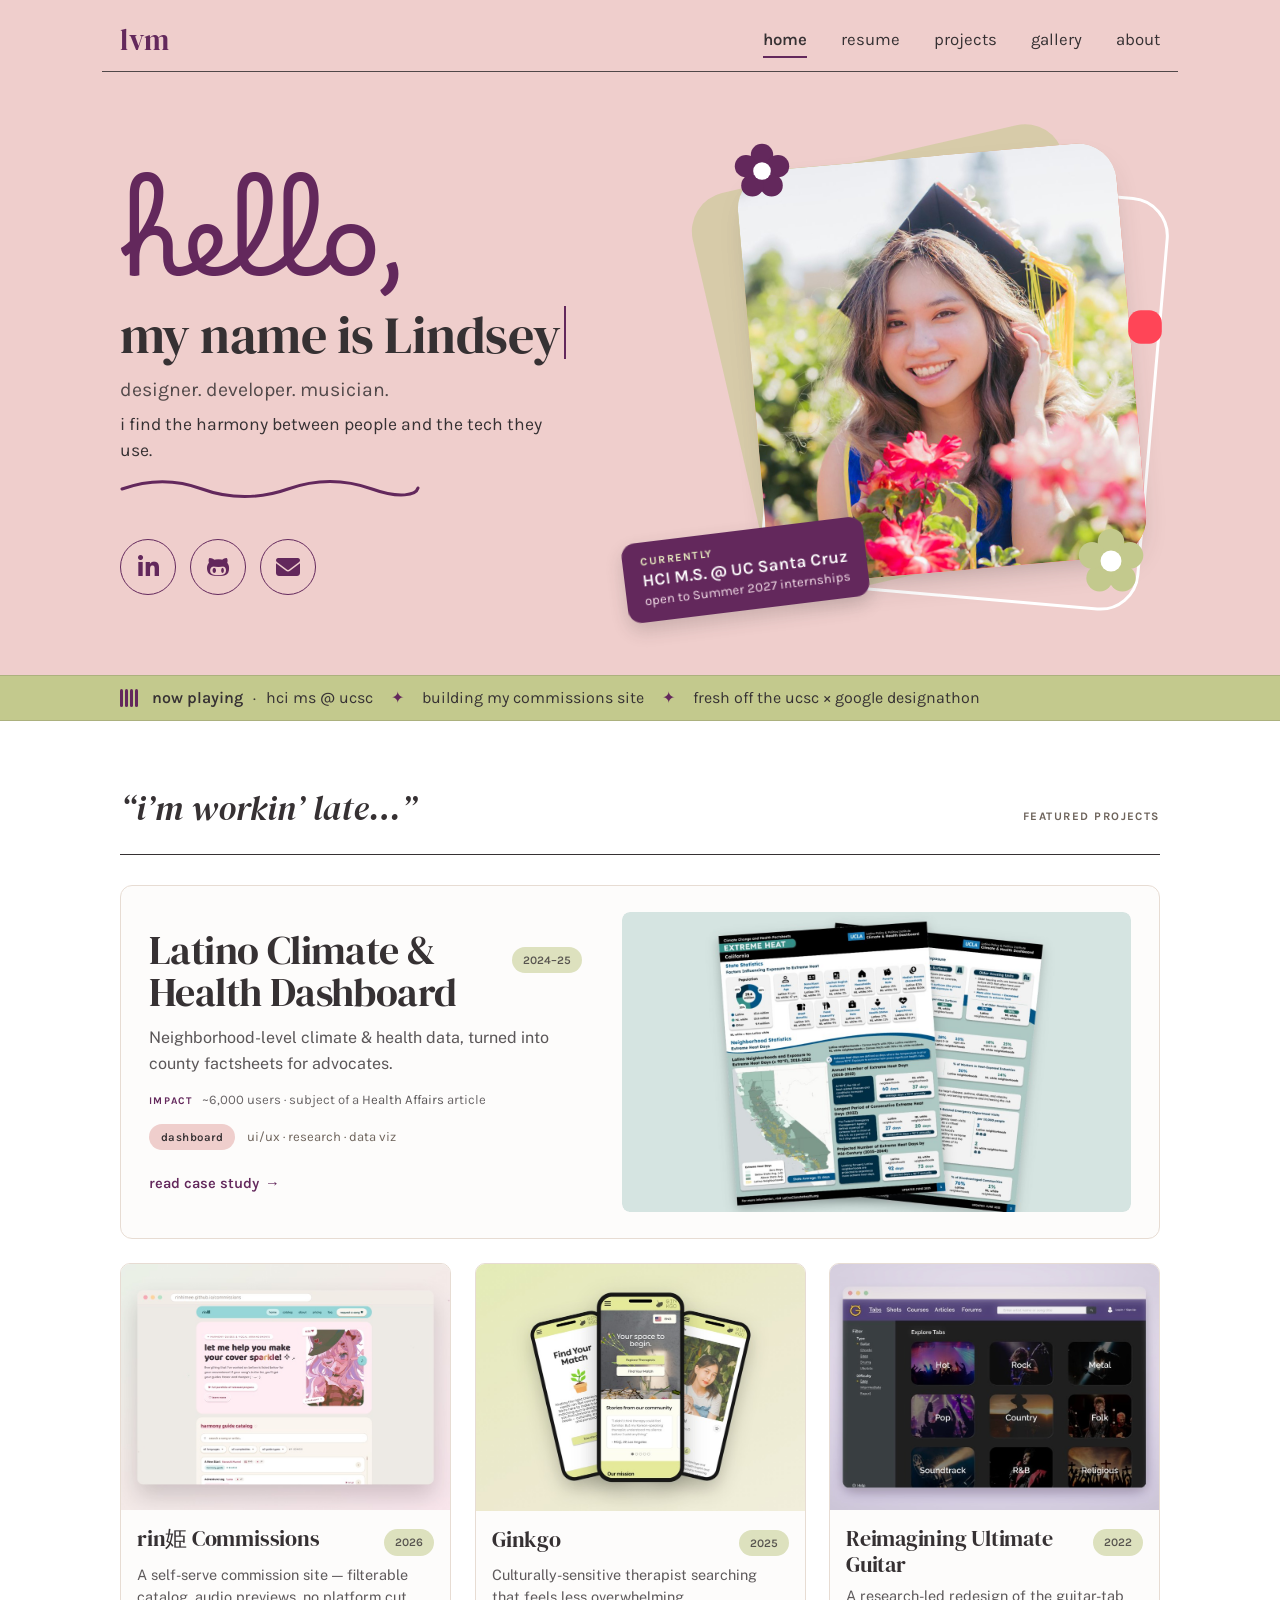
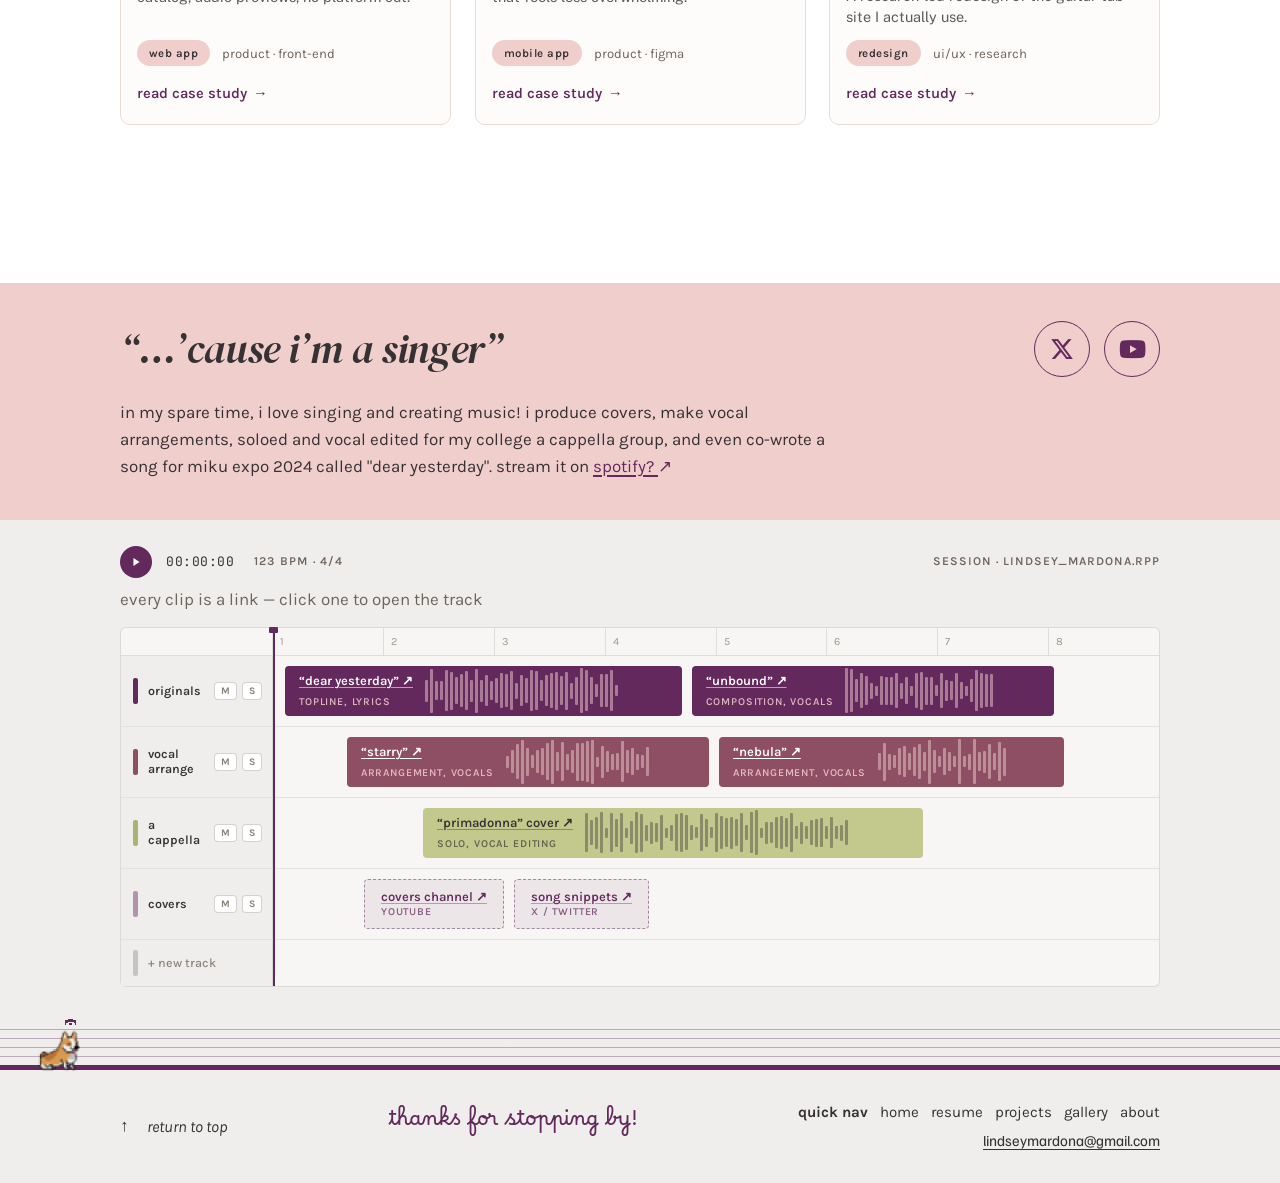
==== commit bc921959: "Harmony line tweaks: tighter staff, instant hover tint, left-aligned now-playing - Footer staff line" ====
--- a/index.html
+++ b/index.html
@@ -155,7 +155,7 @@
     <section class="singer">
       <div class="wrap">
         <div class="singer-head reveal">
-          <p class="section-quote">“…’cause i’m a singer” <span class="eq" aria-hidden="true"><i></i><i></i><i></i><i></i></span></p>
+          <p class="section-quote">“…’cause i’m a singer”</p>
           <div class="socials">
             <a href="https://x.com/rinhimeee" target="_blank" rel="noopener" aria-label="X (Twitter)"><i class="fa-brands fa-x-twitter"></i></a>
             <a href="https://www.youtube.com/@rinhimee" target="_blank" rel="noopener" aria-label="YouTube"><i class="fa-brands fa-youtube"></i></a>
--- a/styles.css
+++ b/styles.css
@@ -2264,17 +2264,17 @@
 
 /* ---- 1 · footer: the plum rule is the bottom line of a five-line staff. The staff lives at
    the top of the footer itself (so it never runs into page content above): four thin lines
-   15px apart, then the 5px plum rule, which Kaya keeps walking on. Layout, from the footer's
-   top edge: thin lines at 6 / 21 / 36 / 51px, the plum rule at 66–71px ---- */
-footer { border-top: 0; padding-top: 101px; }
+   9px apart, then the 5px plum rule, which Kaya keeps walking on. Layout, from the footer's
+   top edge: thin lines at 14 / 23 / 32 / 41px (9px apart, so they read as one staff), the plum rule at 50–55px ---- */
+footer { border-top: 0; padding-top: 85px; }
 footer::before {
-  content: ""; position: absolute; left: 0; right: 0; top: 6px; height: 65px; pointer-events: none;
+  content: ""; position: absolute; left: 0; right: 0; top: 14px; height: 41px; pointer-events: none;
   background:
     linear-gradient(var(--plum), var(--plum)) 0 100% / 100% 5px no-repeat,
-    repeating-linear-gradient(to bottom, rgba(99,40,92,.35) 0 1px, transparent 1px 15px) 0 0 / 100% 46px no-repeat;
-}
-/* her stage: feet 2px below the plum rule's bottom edge, as before (stage bottom = 73px) */
-.corgi-stage { top: 25px; }
+    repeating-linear-gradient(to bottom, rgba(99,40,92,.35) 0 1px, transparent 1px 9px) 0 0 / 100% 28px no-repeat;
+}
+/* her stage: feet 2px below the plum rule's bottom edge, as before (stage bottom = 57px) */
+.corgi-stage { top: 9px; }
 /* she no longer stands in the space above the footer, so the DAW needs no extra clearance for her */
 .daw { padding-bottom: 28px; }
 @media (max-width: 640px) { .daw { padding-bottom: 32px; } }
@@ -2340,7 +2340,7 @@
 
 /* ---- 4 · "now playing" bar (replaces the scrolling welcome ticker): static, sage, one line ---- */
 .now-playing { background: var(--olive); color: var(--ink); border-top: 1px solid rgba(54,49,51,.16); border-bottom: 1px solid rgba(54,49,51,.16); }
-.np-line { margin: 0; padding: 13px 0; display: flex; flex-wrap: wrap; align-items: center; justify-content: center; font-family: var(--ui); font-size: 16px; line-height: 1; color: var(--ink); }
+.np-line { margin: 0; padding: 13px 0; display: flex; flex-wrap: wrap; align-items: center; justify-content: flex-start; font-family: var(--ui); font-size: 16px; line-height: 1; color: var(--ink); }
 .np-head { display: inline-flex; align-items: center; gap: 14px; }   /* 6px + ~8px extra between the waveform and the label */
 .np-label { font-weight: 600; }
 .np-dot { padding: 0 10px; }
@@ -2355,7 +2355,7 @@
 @keyframes npEq { 0%, 100% { height: 6px; } 50% { height: 18px; } }
 /* phones: stack instead of scrolling — the label, then one item per line */
 @media (max-width: 760px) {
-  .np-line { flex-direction: column; gap: 10px; padding: 15px 0 16px; text-align: center; }
+  .np-line { flex-direction: column; gap: 10px; padding: 15px 0 16px; align-items: flex-start; text-align: left; }
   .np-line .np-head { margin-bottom: 4px; }
   .np-dot, .np-sep > [aria-hidden="true"] { display: none; }
   .np-item { line-height: 1.15; }
@@ -2369,7 +2369,9 @@
 /* ---- 5 · icons + wave hover. At rest: plum glyph/label in an empty shape with a 1.5px plum
    ring. Hover/focus: a plum wave rises from the bottom (.wv) and a white copy of the content
    (.wv-top), clipped to the same moving edge, sits on top — see script.js ---- */
-.wave-btn { position: relative; overflow: hidden; isolation: isolate; }
+.wave-btn { position: relative; overflow: hidden; isolation: isolate; transition: background-color .15s ease, transform .15s ease; }
+/* instant feedback: a light plum tint the moment you hover, then the wave rolls in over it */
+.wave-btn:hover, .wave-btn:focus-visible { background-color: rgba(99,40,92,.12); }
 .wave-btn .wv { position: absolute; left: 0; top: 0; width: 200%; height: 130%; z-index: 1; pointer-events: none; color: var(--plum);
   transform: translateY(100%); transition: transform .95s cubic-bezier(.45,.05,.25,1); }
 .wave-btn .wv svg { display: block; width: 100%; height: 100%; animation: wvDrift 2.6s linear infinite; }
@@ -2381,7 +2383,7 @@
 
 /* social icons: 56px rings, 24px glyphs */
 .socials a.wave-circle { width: 56px; height: 56px; border-radius: 50%; background: transparent; border: 1.5px solid var(--plum); color: var(--plum); transform: none; }
-.socials a.wave-circle:hover, .socials a.wave-circle:focus-visible { background: transparent; transform: none; }
+.socials a.wave-circle:hover, .socials a.wave-circle:focus-visible { background: rgba(99,40,92,.12); transform: none; }
 .socials a.wave-circle i { font-size: 24px; color: var(--plum); }
 .socials a.wave-circle .wv-top i { color: #fff; }
 .socials a.wave-circle:focus { outline: none; }
@@ -2389,7 +2391,7 @@
 
 /* outlined text buttons + the résumé downloads: the ring + wave replace the colour sweep */
 .pill.wave-btn, .late .pill.wave-btn { color: var(--plum); border: 1.5px solid var(--plum); background: transparent; }
-.pill.wave-btn:hover, .pill.wave-btn:focus-visible, .late .pill.wave-btn:hover, .late .pill.wave-btn:focus-visible { background: transparent; }
+.pill.wave-btn:hover, .pill.wave-btn:focus-visible, .late .pill.wave-btn:hover, .late .pill.wave-btn:focus-visible { background: rgba(99,40,92,.12); }
 .pill.wave-btn .wv-top { padding: inherit; letter-spacing: inherit; font: inherit; }
 
 @media (prefers-reduced-motion: reduce) {
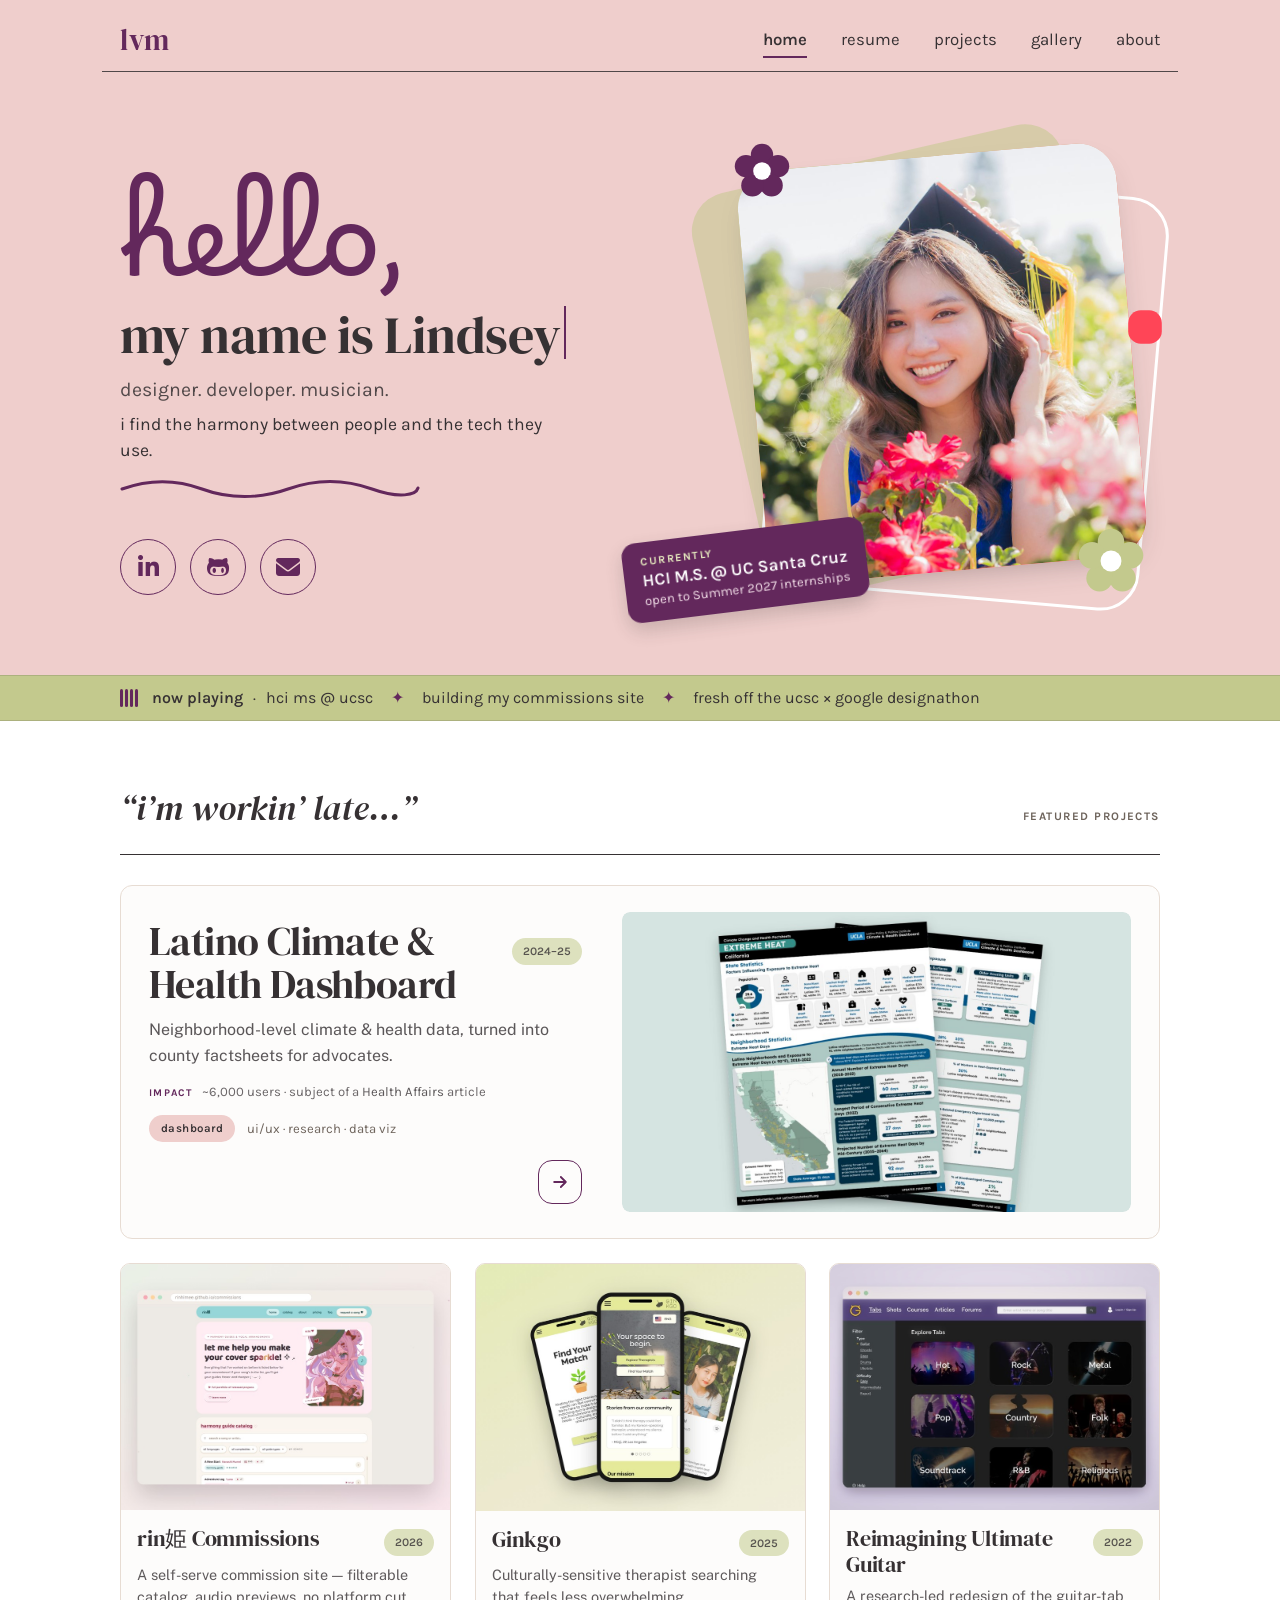
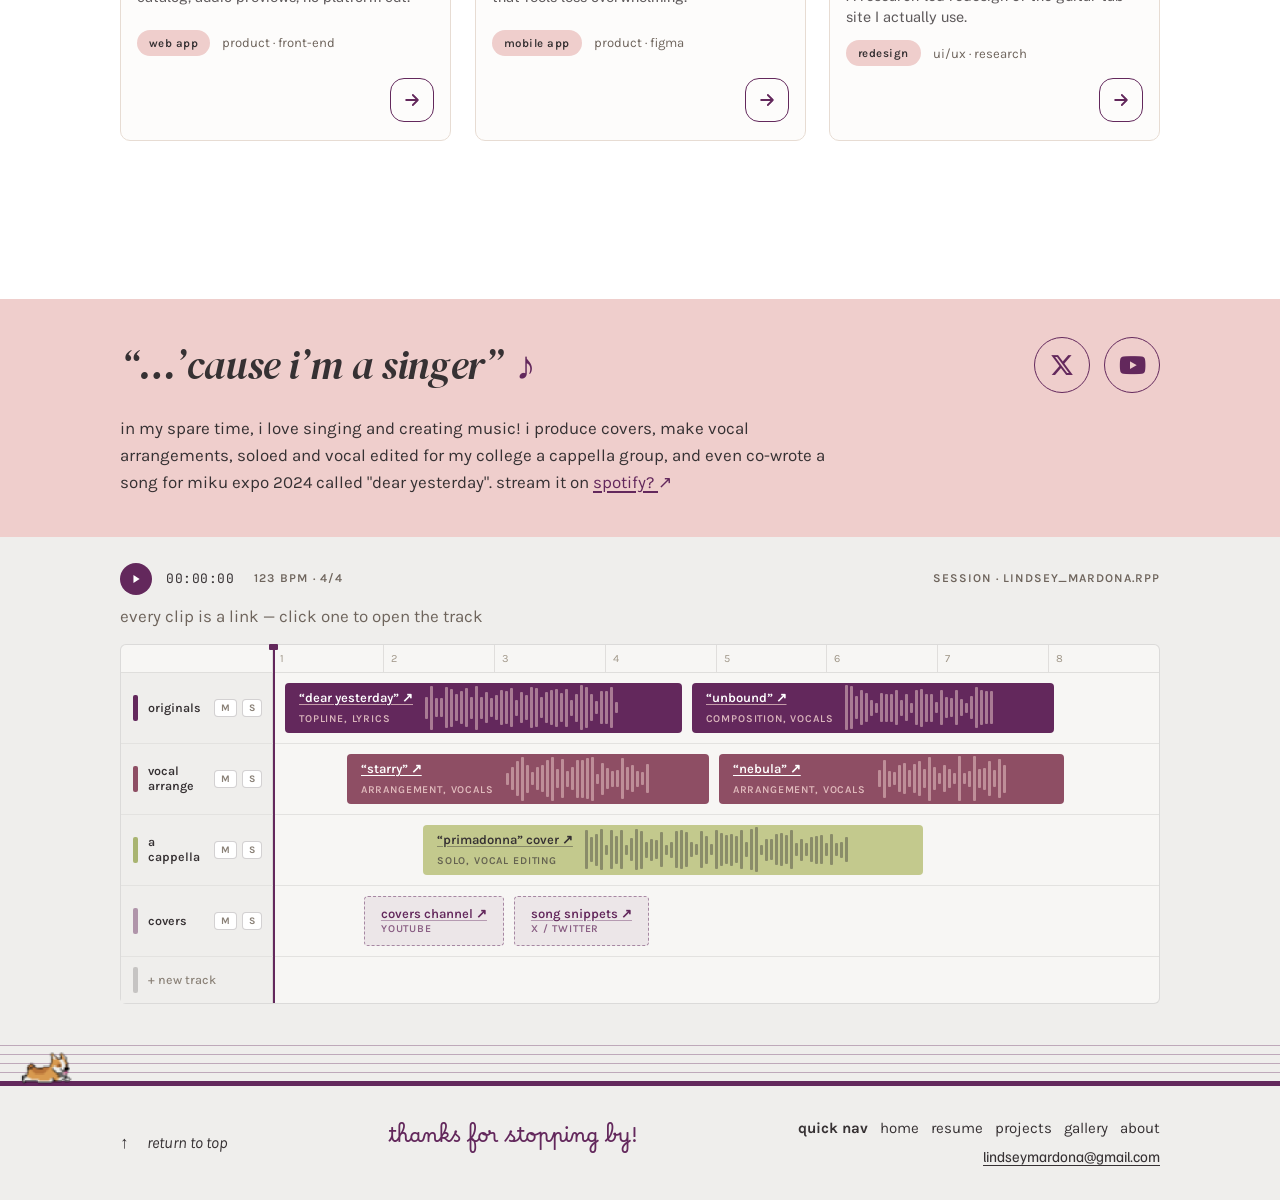
==== commit 8588006a: "Square arrow buttons on project cards; ♪ after "…'cause i'm a singer" - The "read case study →" row " ====
--- a/index.html
+++ b/index.html
@@ -155,7 +155,7 @@
     <section class="singer">
       <div class="wrap">
         <div class="singer-head reveal">
-          <p class="section-quote">“…’cause i’m a singer”</p>
+          <p class="section-quote">“…’cause i’m a singer” <span class="sq-note" aria-hidden="true">♪</span></p>
           <div class="socials">
             <a href="https://x.com/rinhimeee" target="_blank" rel="noopener" aria-label="X (Twitter)"><i class="fa-brands fa-x-twitter"></i></a>
             <a href="https://www.youtube.com/@rinhimee" target="_blank" rel="noopener" aria-label="YouTube"><i class="fa-brands fa-youtube"></i></a>
--- a/styles.css
+++ b/styles.css
@@ -2383,7 +2383,7 @@
 
 /* social icons: 56px rings, 24px glyphs */
 .socials a.wave-circle { width: 56px; height: 56px; border-radius: 50%; background: transparent; border: 1.5px solid var(--plum); color: var(--plum); transform: none; }
-.socials a.wave-circle:hover, .socials a.wave-circle:focus-visible { background: rgba(99,40,92,.12); transform: none; }
+.socials a.wave-circle:hover, .socials a.wave-circle:focus-visible { background: rgba(99,40,92,.12); transform: translateY(-3px); }
 .socials a.wave-circle i { font-size: 24px; color: var(--plum); }
 .socials a.wave-circle .wv-top i { color: #fff; }
 .socials a.wave-circle:focus { outline: none; }
@@ -2469,3 +2469,17 @@
 .section h2 .script-accent { font-family: var(--serif); font-size: 1em; line-height: inherit; padding: 0; color: var(--plum); }
 .portrait .initials { font-family: var(--serif); }
 .kaya-caption { font-family: var(--script); color: var(--plum); font-size: 1.12rem; line-height: 1.5; }
+
+/* ---- 5b · project-card arrows: a 44px rounded square (14px radius) with the same ring + wave.
+   The card is the link, so the wave runs on card hover/focus ---- */
+.proj-view.card-arrow { width: 44px; height: 44px; flex: none; padding: 0; margin: 0; gap: 0; justify-content: center; align-self: flex-end;
+  border: 1.5px solid var(--plum); border-radius: 14px; color: var(--plum); background: transparent; }
+.proj-view.card-arrow svg { width: 20px; height: 20px; display: block; }
+.proj-view.card-arrow .wv-top svg { width: 20px; height: 20px; }
+.feat-card .proj-view.card-arrow, .mini-card .proj-view.card-arrow { align-self: flex-end; margin-top: auto; }
+.proj-footrow .proj-view.card-arrow { align-self: center; }
+:is(.proj, .feat-card, .mini-card):is(:hover, :focus-visible) .card-arrow { background-color: rgba(99,40,92,.12); }
+:is(.proj, .feat-card, .mini-card):is(:hover, :focus-visible) .card-arrow .wv { transform: translateY(-12%); }
+:is(.proj, .feat-card, .mini-card):is(:hover, :focus-visible) .card-arrow .wv-top { clip-path: inset(-6% 0 0 0); }
+/* the note after "…'cause i'm a singer" */
+.section-quote .sq-note { display: inline-block; color: var(--plum); font-style: normal; margin-left: .12em; }
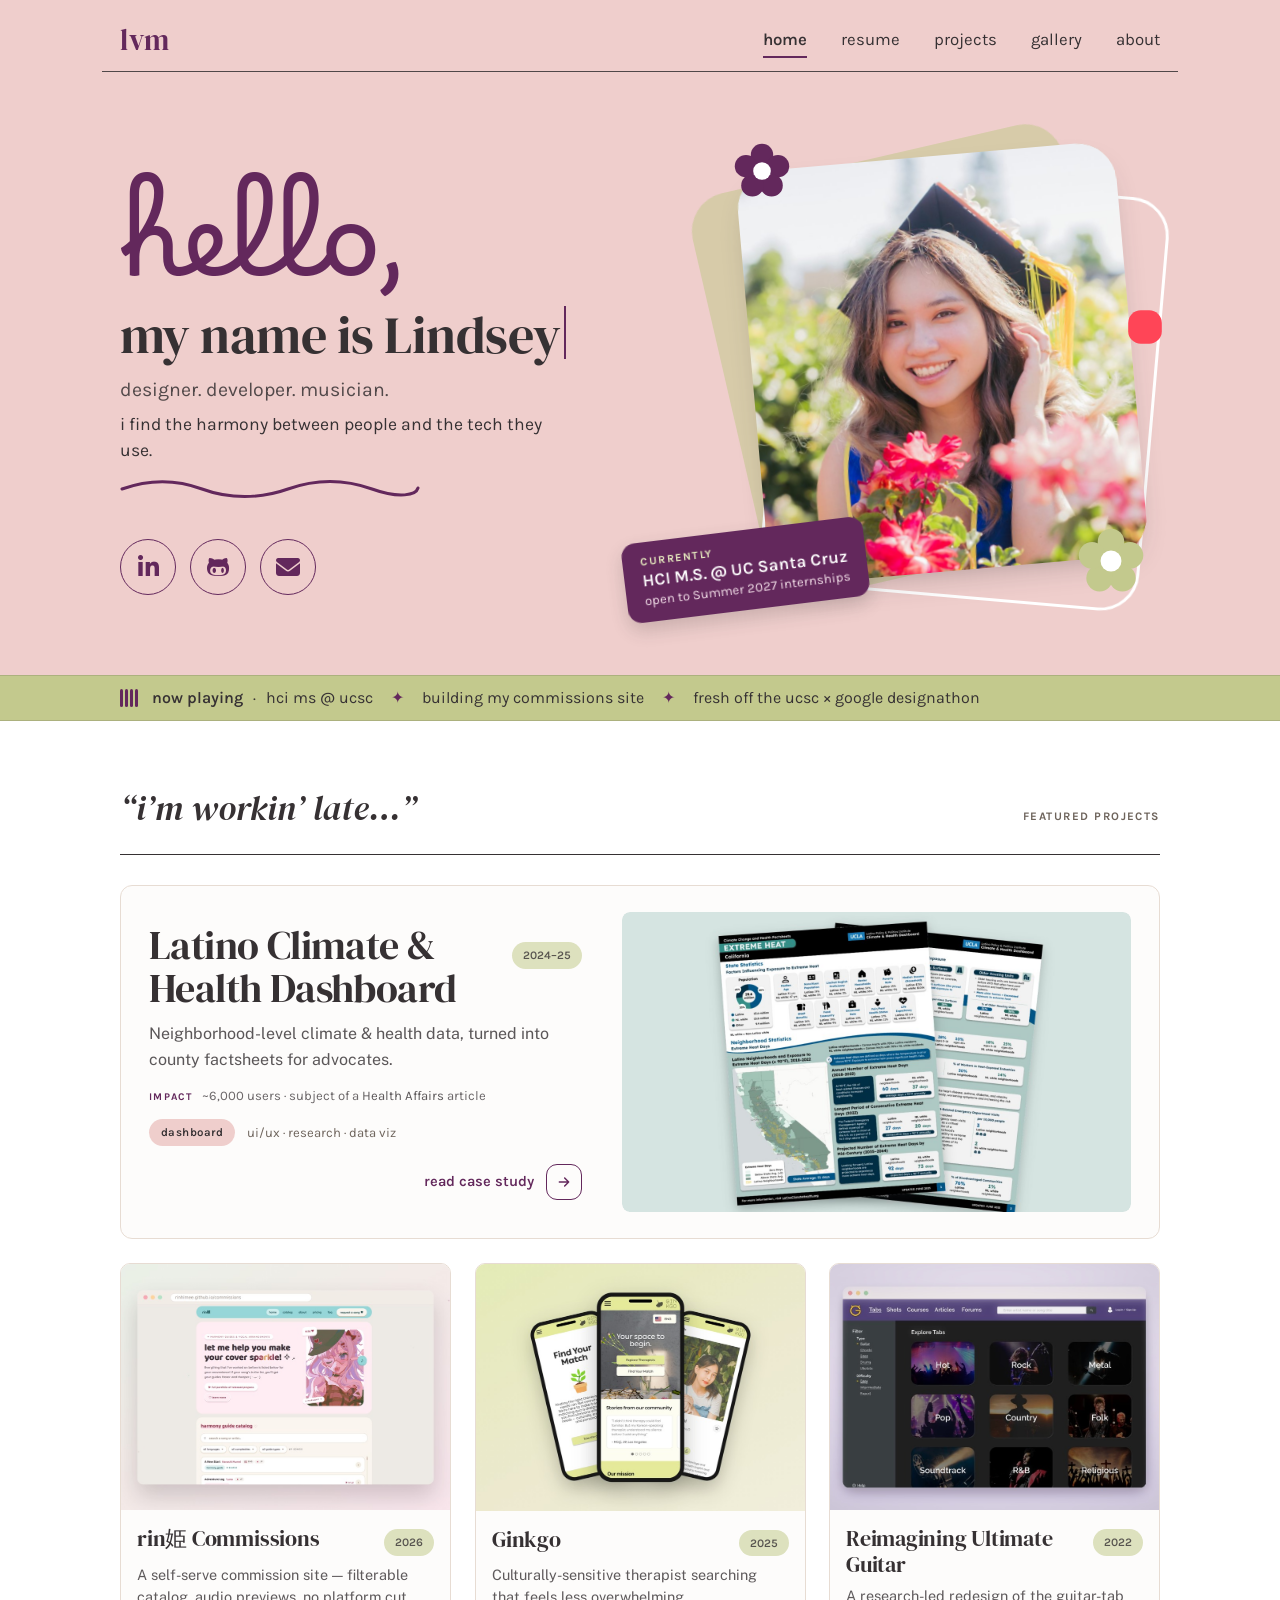
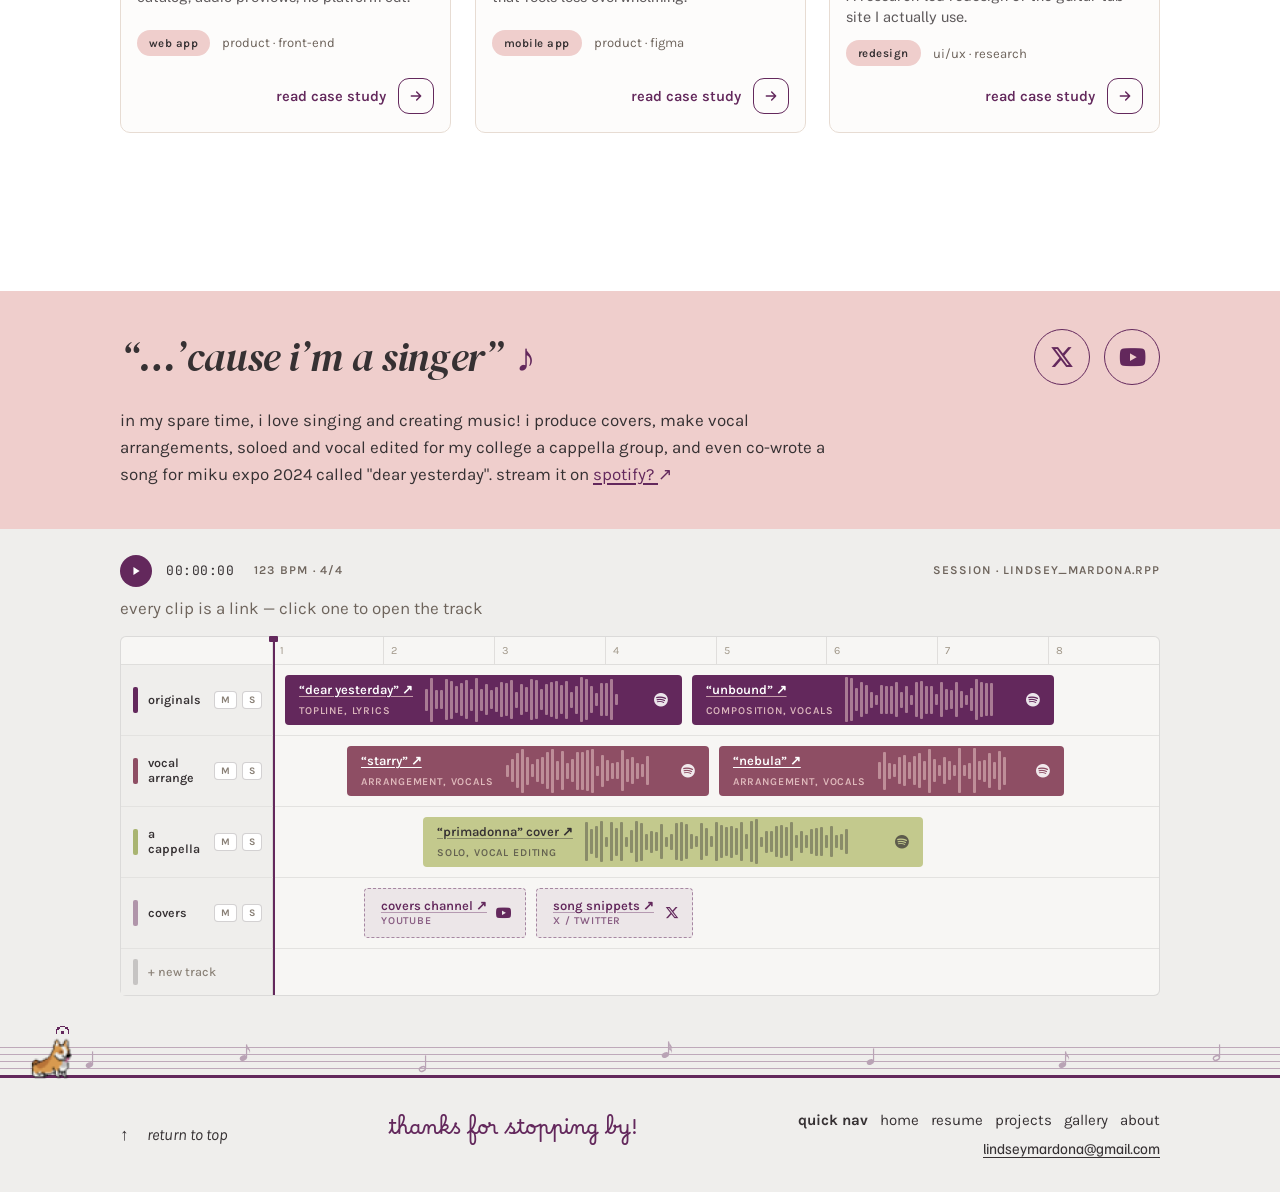
==== commit f21aa8d7: "Smoother home load-in; card label back beside the arrow - Fonts: the DM Serif / Karla / Public Sans " ====
--- a/index.html
+++ b/index.html
@@ -18,8 +18,9 @@
   <link rel="preconnect" href="https://fonts.googleapis.com" />
   <link rel="preconnect" href="https://fonts.gstatic.com" crossorigin />
   <link href="https://fonts.googleapis.com/css2?family=Borel&family=Inter:ital,wght@0,300;0,400;0,500;0,600;0,700;1,400;1,500;1,600&display=swap" rel="stylesheet" />
+  <link id="lm-fonts" rel="stylesheet" href="https://fonts.googleapis.com/css2?family=DM+Serif+Display:ital@0;1&family=Familjen+Grotesk:wght@400;500;600;700&family=Karla:ital,wght@0,400;0,500;0,600;0,700;1,500&family=Public+Sans:wght@400;500;600;700&family=JetBrains+Mono:wght@400;500&display=swap" />
   <link rel="stylesheet" href="https://cdnjs.cloudflare.com/ajax/libs/font-awesome/6.5.1/css/all.min.css" />
-  <script>document.documentElement.classList.add('js');</script>
+  <script>document.documentElement.classList.add('js');if(!matchMedia('(prefers-reduced-motion: reduce)').matches){document.documentElement.classList.add('hero-wait');setTimeout(function(){document.documentElement.classList.remove('hero-wait');},2500);}</script>
   <link rel="stylesheet" href="styles.css" />
 </head>
 <body id="top">
--- a/styles.css
+++ b/styles.css
@@ -132,13 +132,13 @@
 .hero-left .tagline { font-family: var(--ui); font-size: clamp(1rem, 1.7vw, 1.1rem); line-height: 1.45; color: var(--ink); margin: .4em 0 0; max-width: 44ch; }
 .js .hero-left .tagline { animation: fadeUp .65s ease 3.05s both; }
 
-/* ---- hover proofs: each role word is focusable and shows a speech bubble under it
+/* ---- hover proofs: each role word is focusable and shows a speech bubble above it
    (script.js builds .proof and sets left/top/--tail so it stays 16px inside the screen) ---- */
 .hero .roles { position: relative; }
 .roles .rw:focus { outline: none; }
 .roles .rw:focus-visible { outline: 2px solid var(--plum); outline-offset: 3px; border-radius: 3px; }
 .roles .proof {
-  position: absolute; left: 0; top: 100%; z-index: 30; width: min(340px, calc(100vw - 32px)); box-sizing: border-box;
+  position: absolute; left: 0; top: 100%; z-index: 30; width: max-content; max-width: min(300px, calc(100vw - 32px)); box-sizing: border-box;
   padding: 13px 18px 14px; background: #F8E6E4; border: 1.5px solid var(--plum); border-radius: 18px;
   font-family: var(--ui); font-size: 15px; font-weight: 400; line-height: 1.45; color: var(--ink); text-align: left; white-space: normal;
   box-shadow: 0 12px 26px -16px rgba(99,40,92,.45);
@@ -146,15 +146,29 @@
   transition: opacity .3s ease, transform .3s ease, visibility 0s linear .3s;
 }
 .roles .proof.on { opacity: 1; visibility: visible; transform: none; pointer-events: auto; transition: opacity .3s ease, transform .3s ease, visibility 0s; }
-/* the tail: a rotated square bordered on its top-left edges, pointing up at the word */
-.roles .proof-tail { position: absolute; top: -7.5px; left: var(--tail, 50%); width: 13px; height: 13px; background: #F8E6E4;
-  border-left: 1.5px solid var(--plum); border-top: 1.5px solid var(--plum); border-top-left-radius: 3px; transform: translateX(-50%) rotate(45deg); }
+/* the tail: a rotated square bordered on its bottom-right edges, pointing down at the word */
+.roles .proof-tail { position: absolute; bottom: -7.5px; left: var(--tail, 50%); width: 13px; height: 13px; background: #F8E6E4;
+  border-right: 1.5px solid var(--plum); border-bottom: 1.5px solid var(--plum); border-bottom-right-radius: 3px; transform: translateX(-50%) rotate(45deg); }
 
 /* ---- portrait: a tilted 11:12 photo card, two framing squares with the same ratio
    tucked behind it, two flowers + a dot, and the status sticker. --pf is the photo
    width; everything around it is sized off it ---- */
 .portrait { position: relative; justify-self: end; transform: translateY(-20px); margin-right: 28px; --pf: clamp(280px, 31vw, 380px); }  /* margin: inset so the outline square + dot don't kiss the page edge */
-.hero .portrait { animation: fadeIn .8s ease .35s both; }
+/* entrance: the photo pushes up gently, the two framing cards follow a beat apart, then the
+   flowers + sticker fade in. `translate` (not transform) so the tilts and hovers are untouched */
+.hero .portrait .frame         { animation: heroUp .95s cubic-bezier(.22,1,.36,1) .2s both; }
+.hero .portrait .frame-bg.bg1  { animation: heroUpSoft .95s cubic-bezier(.22,1,.36,1) .32s both; }
+.hero .portrait .frame-bg.bg2  { animation: heroUpSoft .95s cubic-bezier(.22,1,.36,1) .42s both; }
+.hero .portrait .accent        { transition: transform .45s cubic-bezier(.34,1.56,.64,1), opacity .7s ease .7s; }
+.hero .portrait .status-sticker { transition: opacity .7s ease .85s; }
+@keyframes heroUp     { from { opacity: 0; translate: 0 34px; } to { opacity: 1; translate: 0 0; } }
+@keyframes heroUpSoft { from { opacity: 0; translate: 0 20px; } to { opacity: 1; translate: 0 0; } }
+
+/* the gate (see script.js): until the fonts + photo are ready the hero is hidden and its CSS
+   animations hold at their first frame, so nothing starts early and then jumps */
+.hero-wait .hero .hero-grid { opacity: 0; }
+.hero-wait .hero, .hero-wait .hero * { animation-play-state: paused !important; }
+.hero-wait .hero .portrait .accent, .hero-wait .hero .portrait .status-sticker { opacity: 0; }
 
 .portrait .frame {
   position: relative; z-index: 2; width: var(--pf); aspect-ratio: 11 / 12; border-radius: 39px; overflow: hidden;
@@ -1963,14 +1977,14 @@
 /* ============================================================ ROUND 69 — animated corgi sprite + D-pad ============================================================ */
 .corgi-stage { position: absolute; left: 0; right: 0; top: -46px; height: 48px; z-index: 6; pointer-events: none; }
 .corgi { position: absolute; left: 0; bottom: 0; width: 64px; height: 44px; background-repeat: no-repeat; background-size: auto 44px; background-position: 0 0; transform-origin: center bottom; cursor: pointer; pointer-events: auto; }
-.corgi.a-idle1 { background-image: url(assets/corgi-idle1.png); animation: cg5 1.4s steps(5) infinite; }
-.corgi.a-idle2 { background-image: url(assets/corgi-idle2.png); animation: cg5 1.25s steps(5) infinite; }
-.corgi.a-walk  { background-image: url(assets/corgi-walk.png);  animation: cg5 .62s steps(5) infinite; }
-.corgi.a-run   { background-image: url(assets/corgi-run.png);   animation: cg8 .56s steps(8) infinite; }
-.corgi.a-sniff { background-image: url(assets/corgi-sniff.png); animation: cg8 1s steps(8) infinite; }
-.corgi.a-sniffwalk { background-image: url(assets/corgi-sniffwalk.png); animation: cg8 .85s steps(8) infinite; }
-.corgi.a-sit   { background-image: url(assets/corgi-sit.png);   animation: cg9 .7s steps(9) forwards; }
-.corgi.a-jump  { background-image: url(assets/corgi-jump.png);  animation: cg11 .66s steps(11) forwards; }
+.corgi.a-idle1 { animation: cg5 1.4s steps(5) infinite; }
+.corgi.a-idle2 { animation: cg5 1.25s steps(5) infinite; }
+.corgi.a-walk  { animation: cg5 .62s steps(5) infinite; }
+.corgi.a-run   { animation: cg8 .56s steps(8) infinite; }
+.corgi.a-sniff { animation: cg8 1s steps(8) infinite; }
+.corgi.a-sniffwalk { animation: cg8 .85s steps(8) infinite; }
+.corgi.a-sit   { animation: cg9 .7s steps(9) forwards; }
+.corgi.a-jump  { animation: cg11 .66s steps(11) forwards; }
 @keyframes cg5  { from { background-position-x: 0; } to { background-position-x: -320px; } }
 @keyframes cg8  { from { background-position-x: 0; } to { background-position-x: -512px; } }
 @keyframes cg9  { from { background-position-x: 0; } to { background-position-x: -576px; } }
@@ -1988,20 +2002,16 @@
 @media (prefers-reduced-motion: reduce) { .corgi { animation: none !important; } }
 
 /* ============================================================ ROUND 70 — header entrances restored + refined: cursive damped-bounces, serif pushes from the left, lead pushes up from below ============================================================ */
-/* cursive words (.hello + .script-accent) bounce in: up, down, up, down, settling —
-   amplitude decays like real damped motion; ease-in-out per segment so it never lingers at a peak */
-.float-el.float-go { animation: floatIn 1.3s linear both; }
-.seg-h.seg-go .seg-float { display: inline-block; animation: floatIn 1.3s linear both; }
+/* cursive words (.hello + .script-accent) rise in with ONE soft overshoot and settle: a fast,
+   decelerating rise (ease-out-quint) to a hair above rest, then an easy drop into place. Was a
+   damped multi-bounce, whose changing speeds read as jittery */
+.float-el.float-go { animation: floatIn 1s linear both; }
+.seg-h.seg-go .seg-float { display: inline-block; animation: floatIn 1s linear both; }
 @keyframes floatIn {
-  0%   { opacity: 0; transform: translateY(24px);  animation-timing-function: cubic-bezier(.25,0,.5,1); }
-  27%  { opacity: 1; transform: translateY(-10px); animation-timing-function: cubic-bezier(.32,0,.5,1); }
-  45%  { opacity: 1; transform: translateY(6px);   animation-timing-function: cubic-bezier(.45,0,.5,1); }
-  62%  { opacity: 1; transform: translateY(-4px);  animation-timing-function: cubic-bezier(.45,0,.5,1); }
-  77%  { opacity: 1; transform: translateY(2px);   animation-timing-function: cubic-bezier(.45,0,.5,1); }
-  90%  { opacity: 1; transform: translateY(-1px);  animation-timing-function: cubic-bezier(.45,0,.5,1); }
+  0%   { opacity: 0; transform: translateY(22px); animation-timing-function: cubic-bezier(.22,1,.36,1); }
+  68%  { opacity: 1; transform: translateY(-3px); animation-timing-function: cubic-bezier(.45,0,.55,1); }
   100% { opacity: 1; transform: translateY(0); }
 }
-
 /* serif parts of a hero heading push in from the left (was a plain fade) */
 .seg-h.seg-go .seg-smooth { display: inline-block; animation: segLeft .62s cubic-bezier(.22,.72,.28,1) both; }
 @keyframes segLeft { 0% { opacity: 0; transform: translateX(-26px); } 100% { opacity: 1; transform: translateX(0); } }
@@ -2264,16 +2274,16 @@
 
 /* ---- 1 · footer: the plum rule is the bottom line of a five-line staff. The staff lives at
    the top of the footer itself (so it never runs into page content above): four thin lines
-   9px apart, then the 5px plum rule, which Kaya keeps walking on. Layout, from the footer's
-   top edge: thin lines at 14 / 23 / 32 / 41px (9px apart, so they read as one staff), the plum rule at 50–55px ---- */
+   7px apart, then a 3px plum rule, which Kaya keeps walking on. Layout, from the footer's
+   top edge: thin lines at 24 / 31 / 38 / 45px, the plum rule at 52–55px (fine and close, so it reads as one staff) ---- */
 footer { border-top: 0; padding-top: 85px; }
 footer::before {
-  content: ""; position: absolute; left: 0; right: 0; top: 14px; height: 41px; pointer-events: none;
+  content: ""; position: absolute; left: 0; right: 0; top: 24px; height: 31px; pointer-events: none;
   background:
-    linear-gradient(var(--plum), var(--plum)) 0 100% / 100% 5px no-repeat,
-    repeating-linear-gradient(to bottom, rgba(99,40,92,.35) 0 1px, transparent 1px 9px) 0 0 / 100% 28px no-repeat;
-}
-/* her stage: feet 2px below the plum rule's bottom edge, as before (stage bottom = 57px) */
+    linear-gradient(var(--plum), var(--plum)) 0 100% / 100% 3px no-repeat,
+    repeating-linear-gradient(to bottom, rgba(99,40,92,.35) 0 1px, transparent 1px 7px) 0 0 / 100% 22px no-repeat;
+}
+/* her stage: feet 2px below the plum rule's bottom edge (stage bottom = 57px) */
 .corgi-stage { top: 9px; }
 /* she no longer stands in the space above the footer, so the DAW needs no extra clearance for her */
 .daw { padding-bottom: 28px; }
@@ -2311,7 +2321,7 @@
 
 /* the fermata she wears while sitting: her own pixel scale (sheet px × 44/99), centred over
    her ears (sheet x 72–102, one art pixel of air above them), bobbing gently */
-.corgi-fermata { position: absolute; left: 32px; top: -9.33px; width: 13.33px; height: 6.67px; display: none; pointer-events: none; color: var(--plum); }
+.corgi-fermata { position: absolute; left: 32px; top: -10.67px; width: 13.33px; height: 8px; display: none; pointer-events: none; color: var(--plum); }
 .corgi-fermata svg { display: block; width: 100%; height: 100%; }
 .corgi.a-sit .corgi-fermata { display: block; animation: fermIn .25s ease .45s both, fermBob 2.4s ease-in-out .7s infinite; }
 @keyframes fermIn  { from { opacity: 0; } to { opacity: 1; } }
@@ -2470,16 +2480,52 @@
 .portrait .initials { font-family: var(--serif); }
 .kaya-caption { font-family: var(--script); color: var(--plum); font-size: 1.12rem; line-height: 1.5; }
 
-/* ---- 5b · project-card arrows: a 44px rounded square (14px radius) with the same ring + wave.
-   The card is the link, so the wave runs on card hover/focus ---- */
-.proj-view.card-arrow { width: 44px; height: 44px; flex: none; padding: 0; margin: 0; gap: 0; justify-content: center; align-self: flex-end;
-  border: 1.5px solid var(--plum); border-radius: 14px; color: var(--plum); background: transparent; }
-.proj-view.card-arrow svg { width: 20px; height: 20px; display: block; }
-.proj-view.card-arrow .wv-top svg { width: 20px; height: 20px; }
-.feat-card .proj-view.card-arrow, .mini-card .proj-view.card-arrow { align-self: flex-end; margin-top: auto; }
-.proj-footrow .proj-view.card-arrow { align-self: center; }
+/* ---- 5b · project-card arrows: the row keeps its words ("read case study") and ends in a
+   36px rounded square (11px radius) with the same ring + wave as the social icons. The card
+   is the link, so the wave runs on card hover/focus ---- */
+.proj-view.has-arrow { display: inline-flex; align-items: center; gap: 12px; margin: 0; padding: 0; align-self: flex-end; }
+.feat-card .proj-view.has-arrow, .mini-card .proj-view.has-arrow { align-self: flex-end; margin-top: auto; }
+.proj-footrow .proj-view.has-arrow { align-self: center; margin-left: auto; }
+/* when the card is too narrow for tags + label + arrow, the label + arrow drop to their own row */
+.proj-footrow:has(.has-arrow) { flex-wrap: wrap; row-gap: 12px; }
+.proj-footrow:has(.has-arrow) .proj-tags { flex: 1 1 110px; min-width: 110px; }
+.proj-view .pv-label { white-space: nowrap; }
+.proj-view .card-arrow { display: inline-flex; align-items: center; justify-content: center; width: 36px; height: 36px; flex: none;
+  border: 1.5px solid var(--plum); border-radius: 11px; color: var(--plum); background: transparent; }
+.proj-view .card-arrow > svg, .proj-view .card-arrow .wv-top > svg { width: 16px; height: 16px; display: block; }   /* the arrow only — not the wave graphic */
 :is(.proj, .feat-card, .mini-card):is(:hover, :focus-visible) .card-arrow { background-color: rgba(99,40,92,.12); }
 :is(.proj, .feat-card, .mini-card):is(:hover, :focus-visible) .card-arrow .wv { transform: translateY(-12%); }
 :is(.proj, .feat-card, .mini-card):is(:hover, :focus-visible) .card-arrow .wv-top { clip-path: inset(-6% 0 0 0); }
 /* the note after "…'cause i'm a singer" */
 .section-quote .sq-note { display: inline-block; color: var(--plum); font-style: normal; margin-left: .12em; }
+
+/* notes resting on the footer staff (behind Kaya — the stage is z-index 6) */
+.staff-notes { position: absolute; left: 0; right: 0; top: 0; height: 56px; z-index: 1; pointer-events: none; }
+.staff-note { position: absolute; width: 12.8px; height: 20.8px; margin-left: -4.4px; color: var(--hl-soft-plum); }
+.staff-note svg { display: block; width: 100%; height: 100%; }
+@media (max-width: 640px) { .staff-note.sn-wide { display: none; } }
+
+/* ---- Kaya: one sprite atlas (assets/corgi-sprites.png: 8 rows × 99 sheet px, one per pose, in
+   this order: idle1 idle2 walk run sniff sniffwalk sit jump). A pose change only moves the
+   background vertically, so there's no image swap to blank her for a frame. The frame keyframes
+   (cg5/cg8/cg9/cg11) still animate background-position-x ---- */
+.corgi { background-image: url(assets/corgi-sprites.png); background-size: auto 352px; }
+.corgi.a-idle1     { background-position-y: 0; }
+.corgi.a-idle2     { background-position-y: -44px; }
+.corgi.a-walk      { background-position-y: -88px; }
+.corgi.a-run       { background-position-y: -132px; }
+.corgi.a-sniff     { background-position-y: -176px; }
+.corgi.a-sniffwalk { background-position-y: -220px; }
+.corgi.a-sit       { background-position-y: -264px; }
+.corgi.a-jump      { background-position-y: -308px; }
+
+/* ---- DAW clips: destination icon at the right end (Spotify / YouTube / X / email) ---- */
+.daw-clip .clip-dest, .collab-blob .clip-dest { flex: none; margin-left: auto; font-size: 14px; line-height: 1; display: inline-flex; }
+.c-plum .clip-dest, .c-rose .clip-dest { color: rgba(255,255,255,.88); }
+.c-olive .clip-dest { color: rgba(54,49,51,.72); }
+.c-plumsoft .clip-dest { color: rgba(99,40,92,.75); }
+.daw-file { position: relative; padding-right: 38px; }
+.daw-file .clip-dest { position: absolute; right: 13px; top: 50%; transform: translateY(-50%); font-size: 14px; line-height: 1; color: var(--plum); }
+/* the collab clip keeps room for its × (top-right) */
+.collab-blob .clip-dest { margin-right: 18px; color: rgba(54,49,51,.6); display: none; }
+.collab-blob.has-text .clip-dest { display: inline-flex; }
